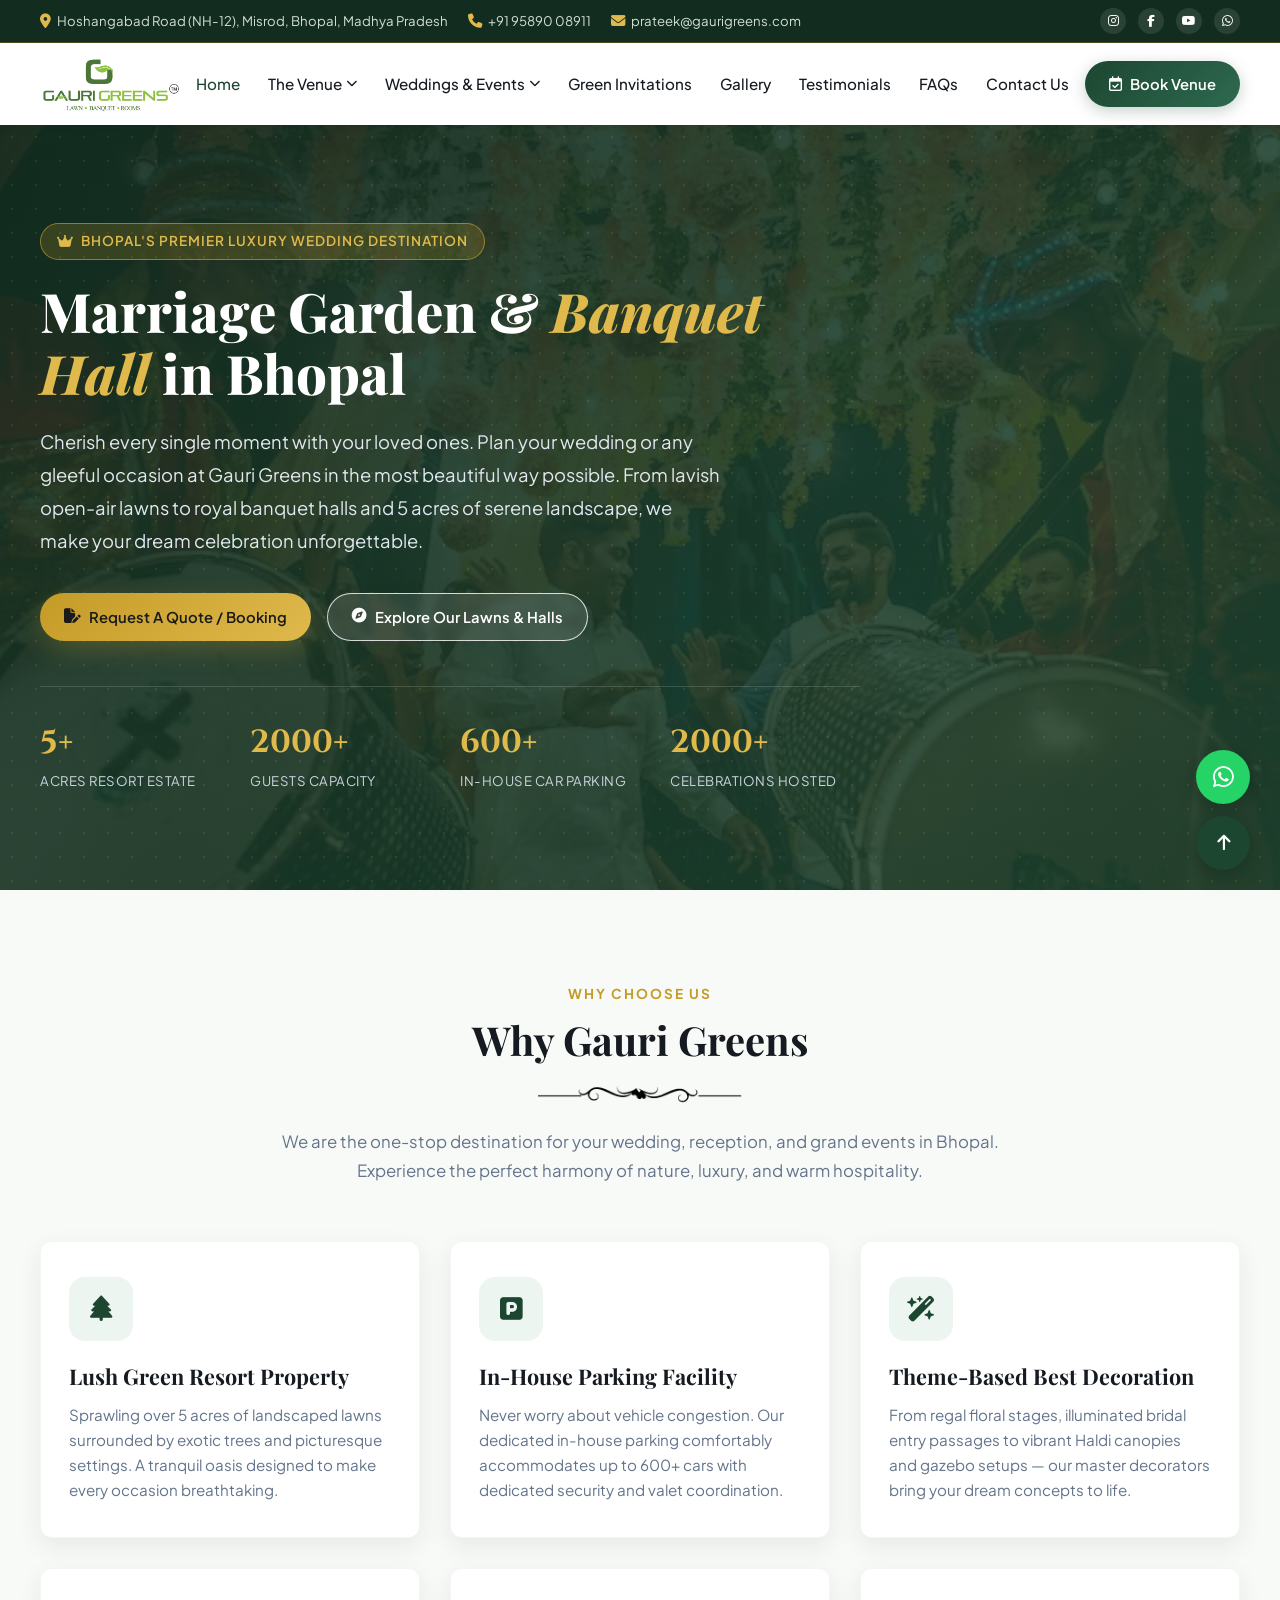
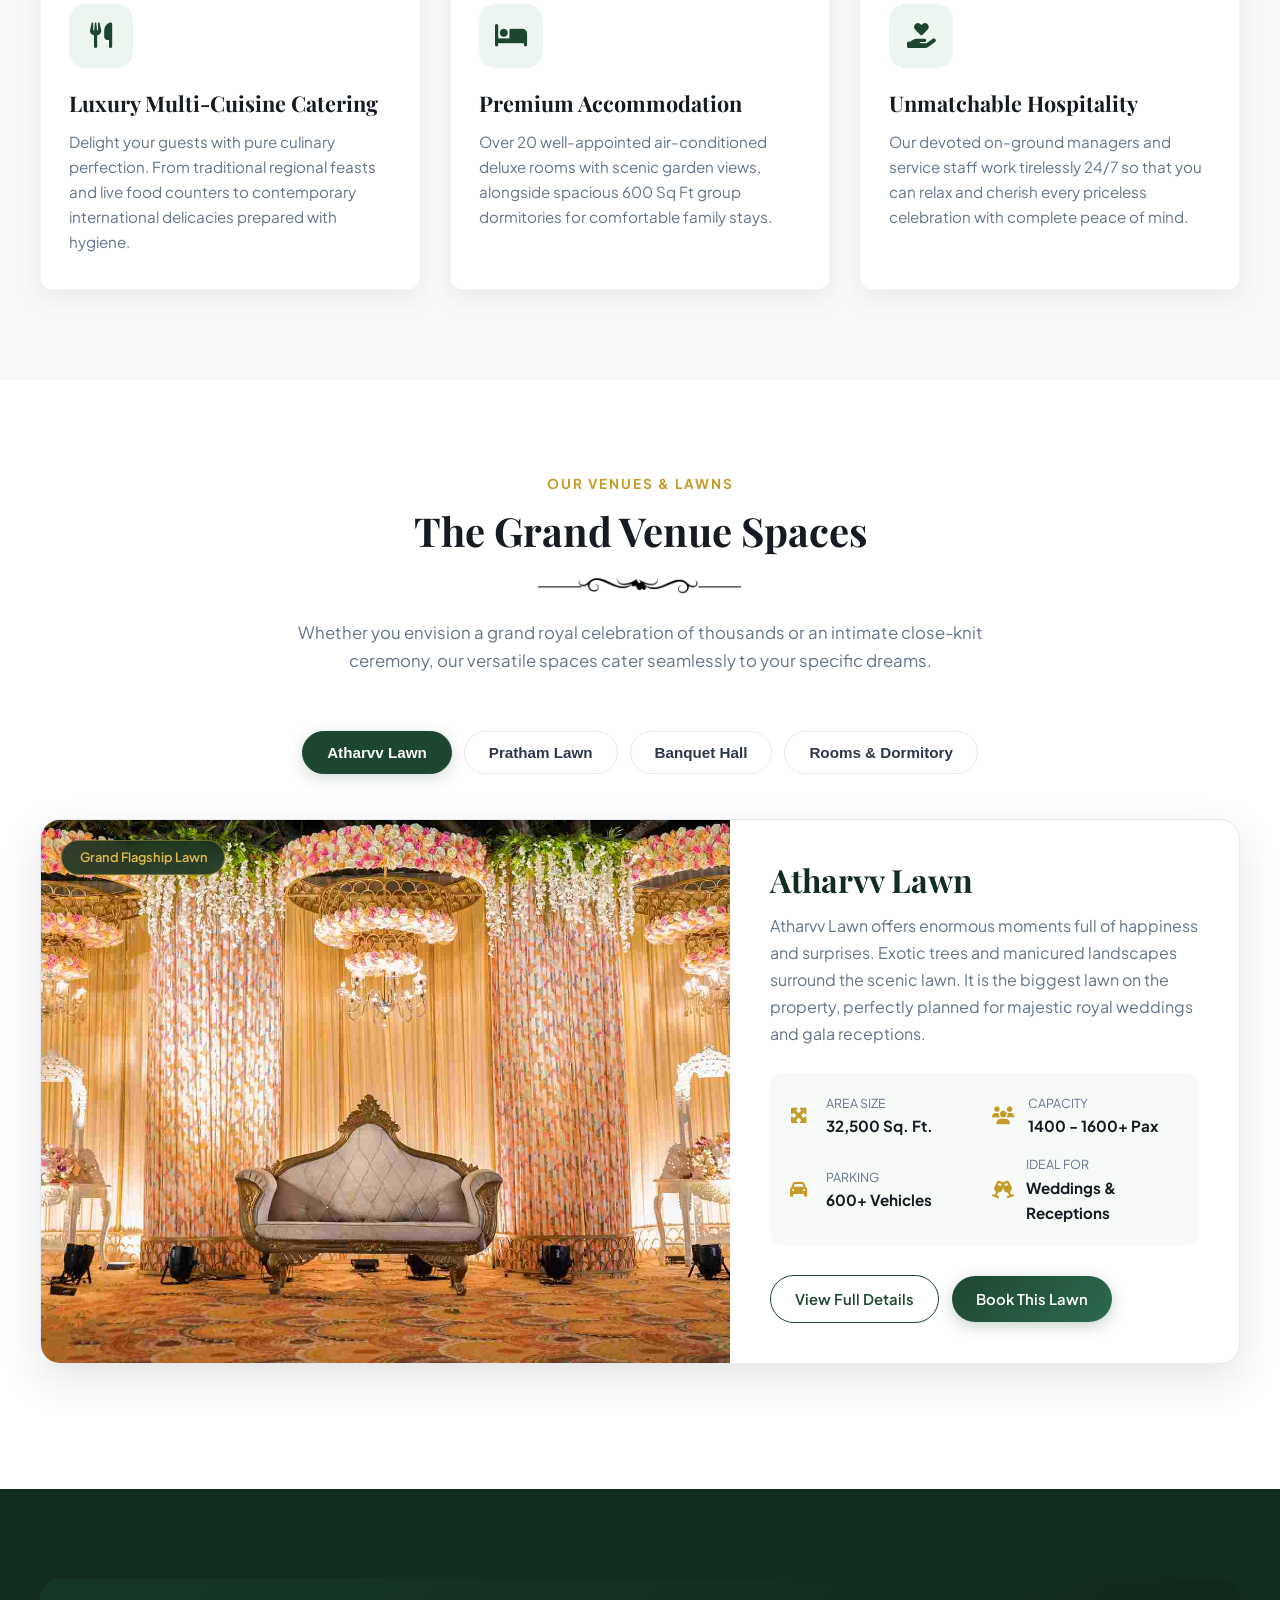
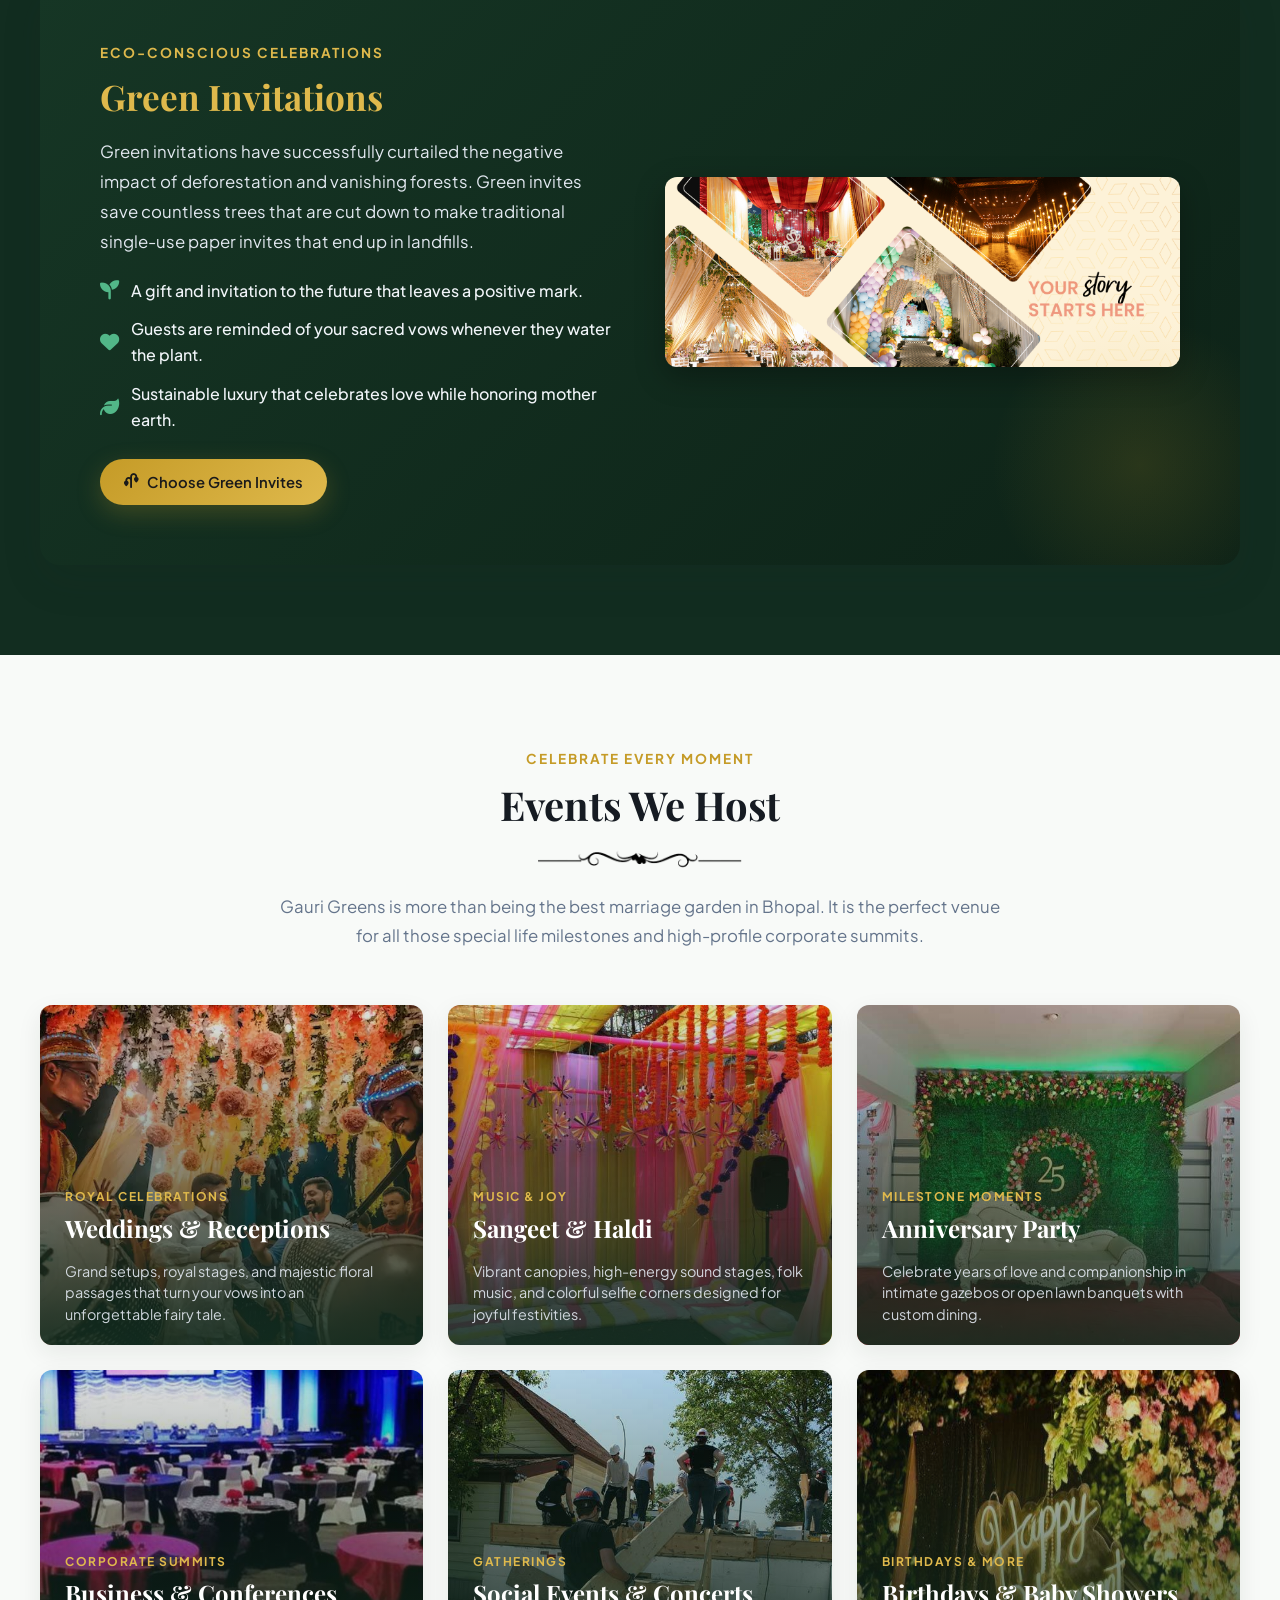
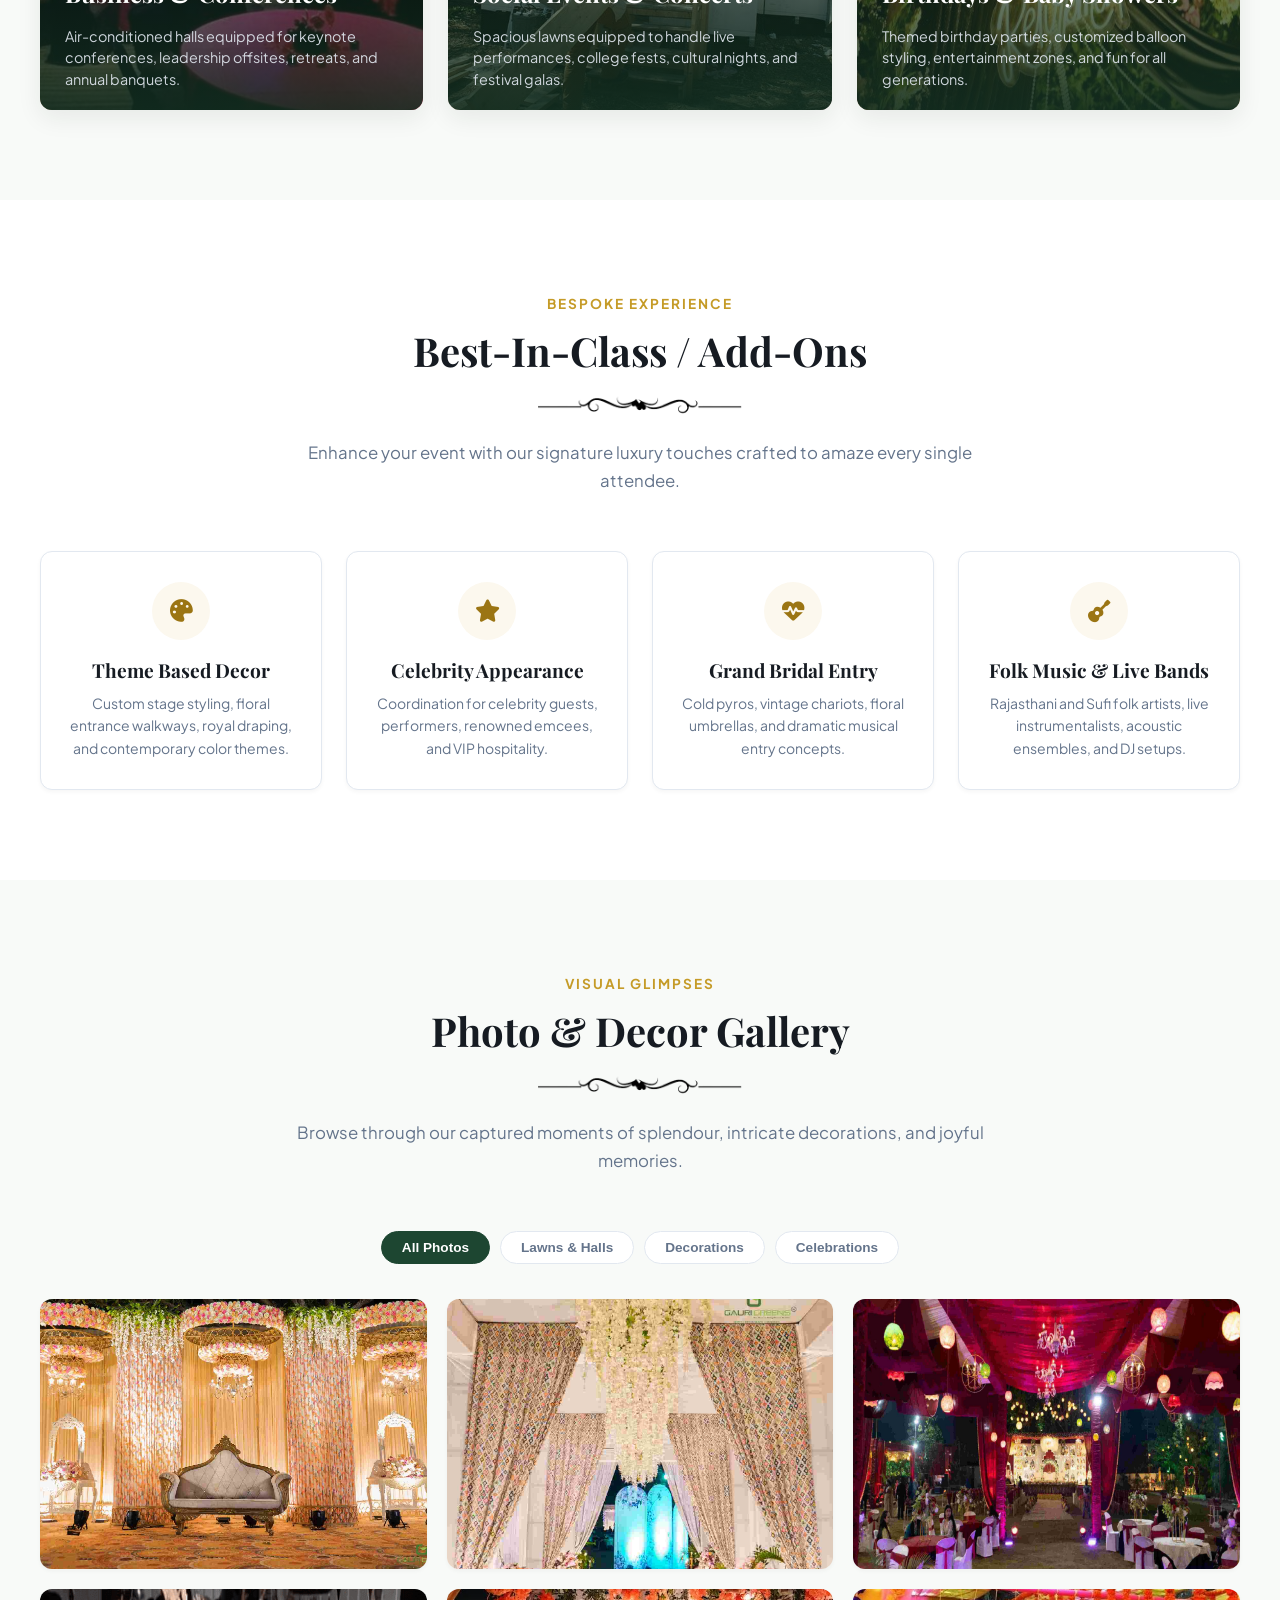
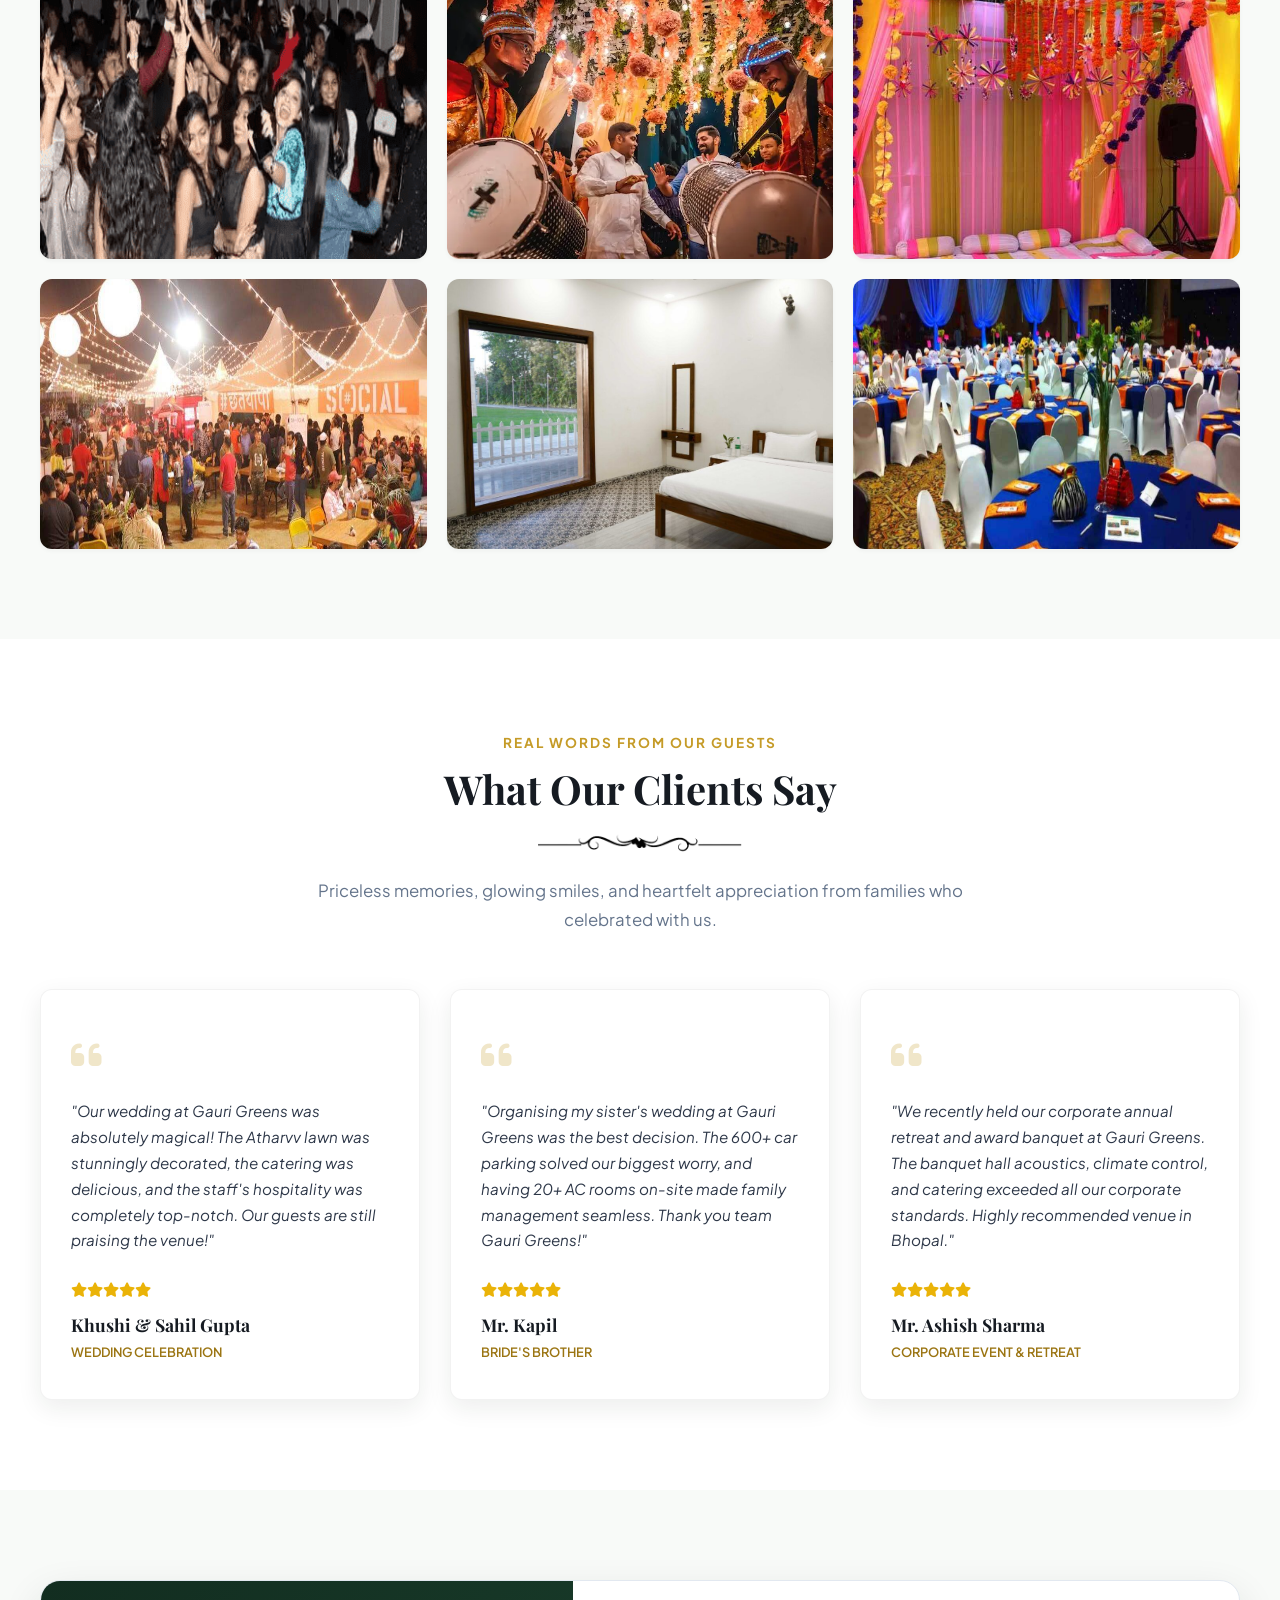
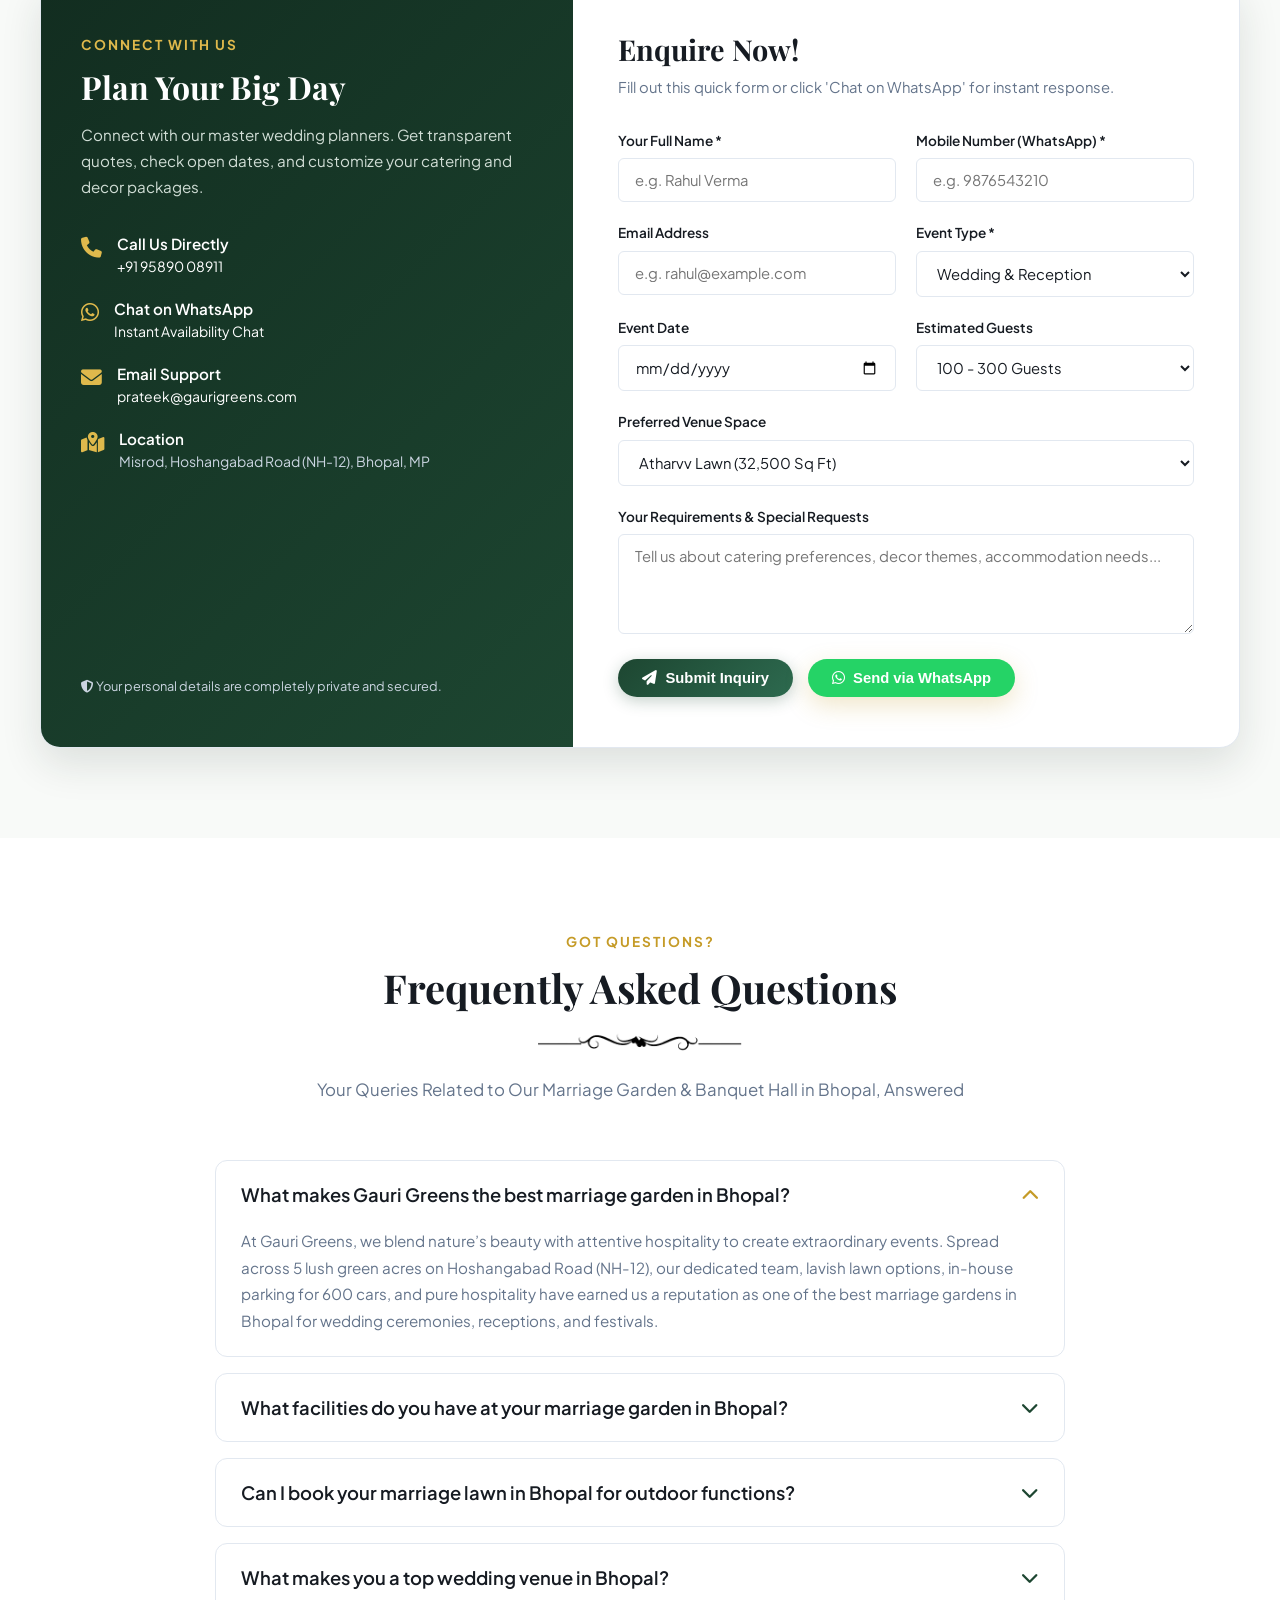
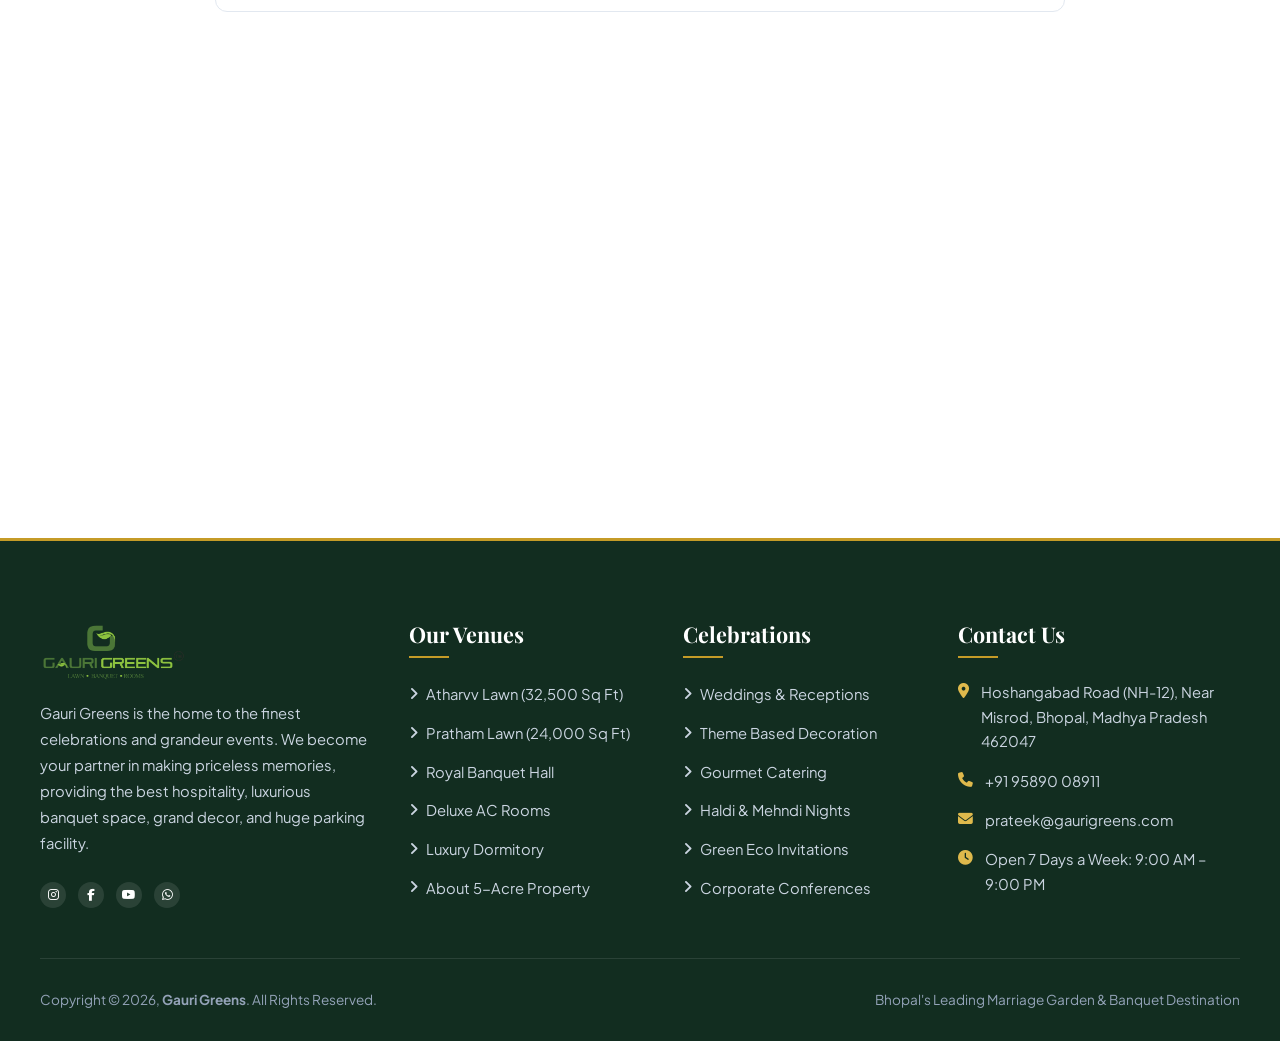
==== index.html @ 8a919603 "Initial commit: Complete Gauri Greens website clone" ====
<!DOCTYPE html>
<html lang="en">
<head>
  <meta charset="UTF-8">
  <meta name="viewport" content="width=device-width, initial-scale=1.0">
  <title>Marriage Garden in Bhopal | Wedding Venue | Banquet Hall Bhopal - Gauri Greens</title>
  <meta name="description" content="Gauri Greens is Bhopal's premier 5-acre wedding venue and marriage garden featuring Atharvv Lawn, Pratham Lawn, Banquet Hall, AC rooms, and 600+ car parking.">
  <meta name="keywords" content="marriage garden bhopal, wedding venue bhopal, banquet hall bhopal, resort in bhopal, gauri greens">
  <link rel="icon" type="image/png" href="assets/images/logo.png">

  <!-- Font Awesome 6 Icons -->
  <link rel="stylesheet" href="https://cdnjs.cloudflare.com/ajax/libs/font-awesome/6.4.2/css/all.min.css">
  
  <!-- Custom Stylesheet -->
  <link rel="stylesheet" href="assets/css/style.css">
</head>
<body>

  <!-- Top Notification Bar -->
  <aside class="top-bar" aria-label="Quick contact information">
    <div class="container">
      <div class="top-bar-inner">
        <div class="top-bar-left">
          <div class="top-bar-item">
            <i class="fa-solid fa-location-dot"></i>
            <span>Hoshangabad Road (NH-12), Misrod, Bhopal, Madhya Pradesh</span>
          </div>
          <div class="top-bar-item">
            <i class="fa-solid fa-phone"></i>
            <a href="tel:+919589008911">+91 95890 08911</a>
          </div>
          <div class="top-bar-item">
            <i class="fa-solid fa-envelope"></i>
            <a href="mailto:prateek@gaurigreens.com">prateek@gaurigreens.com</a>
          </div>
        </div>
        <div class="top-bar-right">
          <div class="social-links">
            <a href="https://instagram.com/gauri_greens" target="_blank" title="Instagram"><i class="fa-brands fa-instagram"></i></a>
            <a href="https://facebook.com" target="_blank" title="Facebook"><i class="fa-brands fa-facebook-f"></i></a>
            <a href="https://youtube.com" target="_blank" title="YouTube"><i class="fa-brands fa-youtube"></i></a>
            <a href="https://wa.me/919589008911" target="_blank" title="WhatsApp"><i class="fa-brands fa-whatsapp"></i></a>
          </div>
        </div>
      </div>
    </div>
  </aside>

  <!-- Main Navigation Header -->
  <header class="main-header">
    <div class="container">
      <nav class="navbar">
        <a href="index.html" class="brand-logo">
          <img src="assets/images/logo.png" alt="Gauri Greens Logo">
        </a>

        <!-- Desktop & Mobile Nav Menu -->
        <ul class="nav-menu">
          <li class="nav-item">
            <a href="index.html" class="nav-link active">Home</a>
          </li>
          <li class="nav-item">
            <a href="#venues" class="nav-link has-dropdown">
              The Venue <i class="fa-solid fa-chevron-down"></i>
            </a>
            <ul class="dropdown-menu">
              <li><a href="atharvv-lawn.html" class="dropdown-item">Atharvv Lawn (32,500 Sq Ft)</a></li>
              <li><a href="pratham-lawn.html" class="dropdown-item">Pratham Lawn (24,000 Sq Ft)</a></li>
              <li><a href="banquet-hall.html" class="dropdown-item">Banquet Hall (3,500 Sq Ft)</a></li>
              <li><a href="rooms.html" class="dropdown-item">Luxury AC Rooms & Dormitory</a></li>
              <li><a href="#about" class="dropdown-item">About The Property</a></li>
            </ul>
          </li>
          <li class="nav-item">
            <a href="weddings.html" class="nav-link has-dropdown">
              Weddings & Events <i class="fa-solid fa-chevron-down"></i>
            </a>
            <ul class="dropdown-menu">
              <li><a href="weddings.html#weddings" class="dropdown-item">Weddings & Receptions</a></li>
              <li><a href="weddings.html#decor" class="dropdown-item">Theme-Based Decoration</a></li>
              <li><a href="weddings.html#catering" class="dropdown-item">Luxury Catering Services</a></li>
              <li><a href="weddings.html#haldi" class="dropdown-item">Haldi & Sangeet Ceremonies</a></li>
              <li><a href="#events" class="dropdown-item">Corporate & Social Events</a></li>
            </ul>
          </li>
          <li class="nav-item">
            <a href="#green-invites" class="nav-link">Green Invitations</a>
          </li>
          <li class="nav-item">
            <a href="#gallery" class="nav-link">Gallery</a>
          </li>
          <li class="nav-item">
            <a href="#testimonials" class="nav-link">Testimonials</a>
          </li>
          <li class="nav-item">
            <a href="#faqs" class="nav-link">FAQs</a>
          </li>
          <li class="nav-item">
            <a href="contact.html" class="nav-link">Contact Us</a>
          </li>
        </ul>

        <!-- Action CTA & Mobile Toggle -->
        <div class="header-actions">
          <a href="#inquiry" class="btn btn-primary">
            <i class="fa-regular fa-calendar-check"></i> Book Venue
          </a>
          <button class="mobile-nav-toggle" aria-label="Toggle navigation menu">
            <i class="fa-solid fa-bars"></i>
          </button>
        </div>
      </nav>
    </div>
  </header>

  <!-- Hero Section -->
  <section class="hero-section" id="home">
    <div class="hero-overlay-pattern"></div>
    <div class="container">
      <div class="hero-content">
        <div class="hero-badge">
          <i class="fa-solid fa-crown"></i> Bhopal's Premier Luxury Wedding Destination
        </div>
        <h1 class="hero-title">
          Marriage Garden & <span>Banquet Hall</span> in Bhopal
        </h1>
        <p class="hero-desc">
          Cherish every single moment with your loved ones. Plan your wedding or any gleeful occasion at Gauri Greens in the most beautiful way possible. From lavish open-air lawns to royal banquet halls and 5 acres of serene landscape, we make your dream celebration unforgettable.
        </p>
        <div class="hero-buttons">
          <a href="#inquiry" class="btn btn-gold">
            <i class="fa-solid fa-file-pen"></i> Request A Quote / Booking
          </a>
          <a href="#venues" class="btn btn-outline-white">
            <i class="fa-solid fa-compass"></i> Explore Our Lawns & Halls
          </a>
        </div>

        <!-- Key Highlights Stats -->
        <div class="hero-stats">
          <div class="stat-item">
            <span class="stat-number">5+</span>
            <span class="stat-label">Acres Resort Estate</span>
          </div>
          <div class="stat-item">
            <span class="stat-number">2000+</span>
            <span class="stat-label">Guests Capacity</span>
          </div>
          <div class="stat-item">
            <span class="stat-number">600+</span>
            <span class="stat-label">In-House Car Parking</span>
          </div>
          <div class="stat-item">
            <span class="stat-number">2000+</span>
            <span class="stat-label">Celebrations Hosted</span>
          </div>
        </div>
      </div>
    </div>
  </section>

  <!-- Why Gauri Greens Section -->
  <section class="section section-bg-gray" id="about">
    <div class="container">
      <div class="section-header">
        <span class="section-subtitle">Why Choose Us</span>
        <h2 class="section-title">Why Gauri Greens</h2>
        <div class="ornament-divider">
          <img src="assets/images/border.png" alt="Decorative Divider">
        </div>
        <p class="section-desc">
          We are the one-stop destination for your wedding, reception, and grand events in Bhopal. Experience the perfect harmony of nature, luxury, and warm hospitality.
        </p>
      </div>

      <div class="features-grid">
        <!-- Feature 1 -->
        <div class="feature-card">
          <div class="feature-icon-wrapper">
            <i class="fa-solid fa-tree"></i>
          </div>
          <h3 class="feature-title">Lush Green Resort Property</h3>
          <p class="feature-text">
            Sprawling over 5 acres of landscaped lawns surrounded by exotic trees and picturesque settings. A tranquil oasis designed to make every occasion breathtaking.
          </p>
        </div>

        <!-- Feature 2 -->
        <div class="feature-card">
          <div class="feature-icon-wrapper">
            <i class="fa-solid fa-square-parking"></i>
          </div>
          <h3 class="feature-title">In-House Parking Facility</h3>
          <p class="feature-text">
            Never worry about vehicle congestion. Our dedicated in-house parking comfortably accommodates up to 600+ cars with dedicated security and valet coordination.
          </p>
        </div>

        <!-- Feature 3 -->
        <div class="feature-card">
          <div class="feature-icon-wrapper">
            <i class="fa-solid fa-wand-magic-sparkles"></i>
          </div>
          <h3 class="feature-title">Theme-Based Best Decoration</h3>
          <p class="feature-text">
            From regal floral stages, illuminated bridal entry passages to vibrant Haldi canopies and gazebo setups — our master decorators bring your dream concepts to life.
          </p>
        </div>

        <!-- Feature 4 -->
        <div class="feature-card">
          <div class="feature-icon-wrapper">
            <i class="fa-solid fa-utensils"></i>
          </div>
          <h3 class="feature-title">Luxury Multi-Cuisine Catering</h3>
          <p class="feature-text">
            Delight your guests with pure culinary perfection. From traditional regional feasts and live food counters to contemporary international delicacies prepared with hygiene.
          </p>
        </div>

        <!-- Feature 5 -->
        <div class="feature-card">
          <div class="feature-icon-wrapper">
            <i class="fa-solid fa-bed"></i>
          </div>
          <h3 class="feature-title">Premium Accommodation</h3>
          <p class="feature-text">
            Over 20 well-appointed air-conditioned deluxe rooms with scenic garden views, alongside spacious 600 Sq Ft group dormitories for comfortable family stays.
          </p>
        </div>

        <!-- Feature 6 -->
        <div class="feature-card">
          <div class="feature-icon-wrapper">
            <i class="fa-solid fa-hand-holding-heart"></i>
          </div>
          <h3 class="feature-title">Unmatchable Hospitality</h3>
          <p class="feature-text">
            Our devoted on-ground managers and service staff work tirelessly 24/7 so that you can relax and cherish every priceless celebration with complete peace of mind.
          </p>
        </div>
      </div>
    </div>
  </section>

  <!-- Venue & Lawns Showcase Section -->
  <section class="section" id="venues">
    <div class="container">
      <div class="section-header">
        <span class="section-subtitle">Our Venues & Lawns</span>
        <h2 class="section-title">The Grand Venue Spaces</h2>
        <div class="ornament-divider">
          <img src="assets/images/border.png" alt="Decorative Divider">
        </div>
        <p class="section-desc">
          Whether you envision a grand royal celebration of thousands or an intimate close-knit ceremony, our versatile spaces cater seamlessly to your specific dreams.
        </p>
      </div>

      <!-- Venue Tabs -->
      <div class="venue-tabs-nav">
        <button class="tab-btn active" data-target="venue-atharvv">Atharvv Lawn</button>
        <button class="tab-btn" data-target="venue-pratham">Pratham Lawn</button>
        <button class="tab-btn" data-target="venue-banquet">Banquet Hall</button>
        <button class="tab-btn" data-target="venue-rooms">Rooms & Dormitory</button>
      </div>

      <!-- Venue 1: Atharvv Lawn -->
      <div class="venue-card-large" id="venue-atharvv">
        <div class="venue-image-wrap">
          <img src="assets/images/atharvv-lawn.jpg" alt="Atharvv Lawn - Gauri Greens">
          <span class="venue-badge-tag"><i class="fa-solid fa-sparkles"></i> Grand Flagship Lawn</span>
        </div>
        <div class="venue-details-wrap">
          <h3 class="venue-name">Atharvv Lawn</h3>
          <p class="venue-lead">
            Atharvv Lawn offers enormous moments full of happiness and surprises. Exotic trees and manicured landscapes surround the scenic lawn. It is the biggest lawn on the property, perfectly planned for majestic royal weddings and gala receptions.
          </p>
          <div class="venue-spec-grid">
            <div class="venue-spec-item">
              <i class="fa-solid fa-maximize"></i>
              <div>
                <div class="venue-spec-label">Area Size</div>
                <div class="venue-spec-val">32,500 Sq. Ft.</div>
              </div>
            </div>
            <div class="venue-spec-item">
              <i class="fa-solid fa-users"></i>
              <div>
                <div class="venue-spec-label">Capacity</div>
                <div class="venue-spec-val">1400 - 1600+ Pax</div>
              </div>
            </div>
            <div class="venue-spec-item">
              <i class="fa-solid fa-car"></i>
              <div>
                <div class="venue-spec-label">Parking</div>
                <div class="venue-spec-val">600+ Vehicles</div>
              </div>
            </div>
            <div class="venue-spec-item">
              <i class="fa-solid fa-champagne-glasses"></i>
              <div>
                <div class="venue-spec-label">Ideal For</div>
                <div class="venue-spec-val">Weddings & Receptions</div>
              </div>
            </div>
          </div>
          <div>
            <a href="atharvv-lawn.html" class="btn btn-outline" style="margin-right: 10px;">View Full Details</a>
            <a href="#inquiry" class="btn btn-primary">Book This Lawn</a>
          </div>
        </div>
      </div>

      <!-- Venue 2: Pratham Lawn (Hidden by default, shown via tabs) -->
      <div class="venue-card-large" id="venue-pratham" style="display: none;">
        <div class="venue-image-wrap">
          <img src="assets/images/decor-1.jpg" alt="Pratham Lawn - Gauri Greens">
          <span class="venue-badge-tag"><i class="fa-solid fa-sun"></i> Open-Air Gazebo Setting</span>
        </div>
        <div class="venue-details-wrap">
          <h3 class="venue-name">Pratham Lawn</h3>
          <p class="venue-lead">
            Pratham Lawn features an open-air gazebo and lush emerald carpet setting. Tailored for vibrant pre-wedding gatherings, musical sangeet nights, ring ceremonies, and elegant intimate wedding banquets.
          </p>
          <div class="venue-spec-grid">
            <div class="venue-spec-item">
              <i class="fa-solid fa-maximize"></i>
              <div>
                <div class="venue-spec-label">Area Size</div>
                <div class="venue-spec-val">24,000 Sq. Ft.</div>
              </div>
            </div>
            <div class="venue-spec-item">
              <i class="fa-solid fa-users"></i>
              <div>
                <div class="venue-spec-label">Capacity</div>
                <div class="venue-spec-val">500 - 700 Pax</div>
              </div>
            </div>
            <div class="venue-spec-item">
              <i class="fa-solid fa-archway"></i>
              <div>
                <div class="venue-spec-label">Key Feature</div>
                <div class="venue-spec-val">Open Air Gazebo</div>
              </div>
            </div>
            <div class="venue-spec-item">
              <i class="fa-solid fa-music"></i>
              <div>
                <div class="venue-spec-label">Best For</div>
                <div class="venue-spec-val">Haldi / Sangeet / Cocktails</div>
              </div>
            </div>
          </div>
          <div>
            <a href="pratham-lawn.html" class="btn btn-outline" style="margin-right: 10px;">View Full Details</a>
            <a href="#inquiry" class="btn btn-primary">Book This Lawn</a>
          </div>
        </div>
      </div>

      <!-- Venue 3: Banquet Hall (Hidden by default) -->
      <div class="venue-card-large" id="venue-banquet" style="display: none;">
        <div class="venue-image-wrap">
          <img src="assets/images/banquet-hall.jpg" alt="Banquet Hall - Gauri Greens">
          <span class="venue-badge-tag"><i class="fa-solid fa-snowflake"></i> Fully Air Conditioned</span>
        </div>
        <div class="venue-details-wrap">
          <h3 class="venue-name">Royal Banquet Hall</h3>
          <p class="venue-lead">
            Our banquet hall is architecturally planned, which makes your event the best one. It has successfully handled over 2000 different events. Fully air-conditioned with grand interior acoustics, chandelier illumination, and ambient luxury.
          </p>
          <div class="venue-spec-grid">
            <div class="venue-spec-item">
              <i class="fa-solid fa-maximize"></i>
              <div>
                <div class="venue-spec-label">Area Size</div>
                <div class="venue-spec-val">3,500 Sq. Ft.</div>
              </div>
            </div>
            <div class="venue-spec-item">
              <i class="fa-solid fa-users"></i>
              <div>
                <div class="venue-spec-label">Capacity</div>
                <div class="venue-spec-val">300 - 400 Pax</div>
              </div>
            </div>
            <div class="venue-spec-item">
              <i class="fa-solid fa-temperature-arrow-down"></i>
              <div>
                <div class="venue-spec-label">Climate</div>
                <div class="venue-spec-val">100% Central AC</div>
              </div>
            </div>
            <div class="venue-spec-item">
              <i class="fa-solid fa-briefcase"></i>
              <div>
                <div class="venue-spec-label">Best For</div>
                <div class="venue-spec-val">Conferences & Birthdays</div>
              </div>
            </div>
          </div>
          <div>
            <a href="banquet-hall.html" class="btn btn-outline" style="margin-right: 10px;">View Full Details</a>
            <a href="#inquiry" class="btn btn-primary">Book Banquet Hall</a>
          </div>
        </div>
      </div>

      <!-- Venue 4: Rooms & Dormitory (Hidden by default) -->
      <div class="venue-card-large" id="venue-rooms" style="display: none;">
        <div class="venue-image-wrap">
          <img src="assets/images/rooms.jpg" alt="Luxury Rooms - Gauri Greens">
          <span class="venue-badge-tag"><i class="fa-solid fa-hotel"></i> Stay & Hospitality</span>
        </div>
        <div class="venue-details-wrap">
          <h3 class="venue-name">Luxury AC Rooms & Dormitories</h3>
          <p class="venue-lead">
            Relax in total comfort. We feature 250 Sq Ft triple occupancy luxury AC rooms with garden views and modern washroom amenities, plus a spacious 600 Sq Ft fully air-conditioned dormitory with premium bunk beds for large wedding squads.
          </p>
          <div class="venue-spec-grid">
            <div class="venue-spec-item">
              <i class="fa-solid fa-door-open"></i>
              <div>
                <div class="venue-spec-label">Private Rooms</div>
                <div class="venue-spec-val">20+ AC Deluxe Rooms</div>
              </div>
            </div>
            <div class="venue-spec-item">
              <i class="fa-solid fa-bed"></i>
              <div>
                <div class="venue-spec-label">Dormitory Area</div>
                <div class="venue-spec-val">600 Sq. Ft. Bunk Setup</div>
              </div>
            </div>
            <div class="venue-spec-item">
              <i class="fa-solid fa-bell-concierge"></i>
              <div>
                <div class="venue-spec-label">Room Service</div>
                <div class="venue-spec-val">24/7 Dedicated Care</div>
              </div>
            </div>
            <div class="venue-spec-item">
              <i class="fa-solid fa-bath"></i>
              <div>
                <div class="venue-spec-label">Amenities</div>
                <div class="venue-spec-val">Modern Ensuite Baths</div>
              </div>
            </div>
          </div>
          <div>
            <a href="rooms.html" class="btn btn-outline" style="margin-right: 10px;">View Full Details</a>
            <a href="#inquiry" class="btn btn-primary">Enquire Stays</a>
          </div>
        </div>
      </div>

    </div>
  </section>

  <!-- Green Invitations Section -->
  <section class="section section-bg-dark" id="green-invites">
    <div class="container">
      <div class="green-invite-box">
        <div class="green-invite-content">
          <span class="section-subtitle" style="color: var(--gold-light);">Eco-Conscious Celebrations</span>
          <h3>Green Invitations</h3>
          <p>
            Green invitations have successfully curtailed the negative impact of deforestation and vanishing forests. Green invites save countless trees that are cut down to make traditional single-use paper invites that end up in landfills.
          </p>
          <div class="mantra-list">
            <div class="mantra-item">
              <i class="fa-solid fa-seedling"></i>
              <span>A gift and invitation to the future that leaves a positive mark.</span>
            </div>
            <div class="mantra-item">
              <i class="fa-solid fa-heart"></i>
              <span>Guests are reminded of your sacred vows whenever they water the plant.</span>
            </div>
            <div class="mantra-item">
              <i class="fa-solid fa-leaf"></i>
              <span>Sustainable luxury that celebrates love while honoring mother earth.</span>
            </div>
          </div>
          <a href="#inquiry" class="btn btn-gold">
            <i class="fa-solid fa-plant-wilt"></i> Choose Green Invites
          </a>
        </div>
        <div class="green-invite-visual">
          <img src="assets/images/banner-top.png" alt="Gauri Greens Eco Concept">
        </div>
      </div>
    </div>
  </section>

  <!-- Events We Host Section -->
  <section class="section section-bg-gray" id="events">
    <div class="container">
      <div class="section-header">
        <span class="section-subtitle">Celebrate Every Moment</span>
        <h2 class="section-title">Events We Host</h2>
        <div class="ornament-divider">
          <img src="assets/images/border.png" alt="Decorative Divider">
        </div>
        <p class="section-desc">
          Gauri Greens is more than being the best marriage garden in Bhopal. It is the perfect venue for all those special life milestones and high-profile corporate summits.
        </p>
      </div>

      <div class="events-grid">
        <!-- Event 1 -->
        <div class="event-card">
          <img src="assets/images/wedding-reception.webp" alt="Weddings and Receptions">
          <div class="event-overlay">
            <span class="event-tag">Royal Celebrations</span>
            <h3 class="event-title">Weddings & Receptions</h3>
            <p class="event-desc">Grand setups, royal stages, and majestic floral passages that turn your vows into an unforgettable fairy tale.</p>
          </div>
        </div>

        <!-- Event 2 -->
        <div class="event-card">
          <img src="assets/images/sangeet.jpg" alt="Sangeet Ceremony">
          <div class="event-overlay">
            <span class="event-tag">Music & Joy</span>
            <h3 class="event-title">Sangeet & Haldi</h3>
            <p class="event-desc">Vibrant canopies, high-energy sound stages, folk music, and colorful selfie corners designed for joyful festivities.</p>
          </div>
        </div>

        <!-- Event 3 -->
        <div class="event-card">
          <img src="assets/images/anniversary.jpg" alt="Anniversary Parties">
          <div class="event-overlay">
            <span class="event-tag">Milestone Moments</span>
            <h3 class="event-title">Anniversary Party</h3>
            <p class="event-desc">Celebrate years of love and companionship in intimate gazebos or open lawn banquets with custom dining.</p>
          </div>
        </div>

        <!-- Event 4 -->
        <div class="event-card">
          <img src="assets/images/business.jpg" alt="Business Events">
          <div class="event-overlay">
            <span class="event-tag">Corporate Summits</span>
            <h3 class="event-title">Business & Conferences</h3>
            <p class="event-desc">Air-conditioned halls equipped for keynote conferences, leadership offsites, retreats, and annual banquets.</p>
          </div>
        </div>

        <!-- Event 5 -->
        <div class="event-card">
          <img src="assets/images/social.jpg" alt="Social Events">
          <div class="event-overlay">
            <span class="event-tag">Gatherings</span>
            <h3 class="event-title">Social Events & Concerts</h3>
            <p class="event-desc">Spacious lawns equipped to handle live performances, college fests, cultural nights, and festival galas.</p>
          </div>
        </div>

        <!-- Event 6 -->
        <div class="event-card">
          <img src="assets/images/decor-2.jpg" alt="Birthday & Baby Shower">
          <div class="event-overlay">
            <span class="event-tag">Birthdays & More</span>
            <h3 class="event-title">Birthdays & Baby Showers</h3>
            <p class="event-desc">Themed birthday parties, customized balloon styling, entertainment zones, and fun for all generations.</p>
          </div>
        </div>
      </div>
    </div>
  </section>

  <!-- Best-In-Class Add-Ons -->
  <section class="section">
    <div class="container">
      <div class="section-header">
        <span class="section-subtitle">Bespoke Experience</span>
        <h2 class="section-title">Best-In-Class / Add-Ons</h2>
        <div class="ornament-divider">
          <img src="assets/images/border.png" alt="Decorative Divider">
        </div>
        <p class="section-desc">
          Enhance your event with our signature luxury touches crafted to amaze every single attendee.
        </p>
      </div>

      <div class="addons-grid">
        <div class="addon-card">
          <div class="addon-icon"><i class="fa-solid fa-palette"></i></div>
          <h4>Theme Based Decor</h4>
          <p>Custom stage styling, floral entrance walkways, royal draping, and contemporary color themes.</p>
        </div>
        <div class="addon-card">
          <div class="addon-icon"><i class="fa-solid fa-star"></i></div>
          <h4>Celebrity Appearance</h4>
          <p>Coordination for celebrity guests, performers, renowned emcees, and VIP hospitality.</p>
        </div>
        <div class="addon-card">
          <div class="addon-icon"><i class="fa-solid fa-heart-pulse"></i></div>
          <h4>Grand Bridal Entry</h4>
          <p>Cold pyros, vintage chariots, floral umbrellas, and dramatic musical entry concepts.</p>
        </div>
        <div class="addon-card">
          <div class="addon-icon"><i class="fa-solid fa-guitar"></i></div>
          <h4>Folk Music & Live Bands</h4>
          <p>Rajasthani and Sufi folk artists, live instrumentalists, acoustic ensembles, and DJ setups.</p>
        </div>
      </div>
    </div>
  </section>

  <!-- Photo & Decor Gallery Section -->
  <section class="section section-bg-gray" id="gallery">
    <div class="container">
      <div class="section-header">
        <span class="section-subtitle">Visual Glimpses</span>
        <h2 class="section-title">Photo & Decor Gallery</h2>
        <div class="ornament-divider">
          <img src="assets/images/border.png" alt="Decorative Divider">
        </div>
        <p class="section-desc">
          Browse through our captured moments of splendour, intricate decorations, and joyful memories.
        </p>
      </div>

      <!-- Filters -->
      <div class="gallery-filters">
        <button class="filter-btn active" data-filter="all">All Photos</button>
        <button class="filter-btn" data-filter="venues">Lawns & Halls</button>
        <button class="filter-btn" data-filter="decor">Decorations</button>
        <button class="filter-btn" data-filter="events">Celebrations</button>
      </div>

      <!-- Grid -->
      <div class="gallery-grid">
        <div class="gallery-item" data-category="venues">
          <img src="assets/images/atharvv-lawn.jpg" alt="Atharvv Lawn View">
          <div class="gallery-hover-overlay">
            <i class="fa-solid fa-magnifying-glass-plus"></i>
            <span>Atharvv Lawn</span>
          </div>
        </div>
        <div class="gallery-item" data-category="venues">
          <img src="assets/images/banquet-hall.jpg" alt="Banquet Hall Interior">
          <div class="gallery-hover-overlay">
            <i class="fa-solid fa-magnifying-glass-plus"></i>
            <span>Banquet Hall</span>
          </div>
        </div>
        <div class="gallery-item" data-category="decor">
          <img src="assets/images/decor-1.jpg" alt="Stage Decoration">
          <div class="gallery-hover-overlay">
            <i class="fa-solid fa-magnifying-glass-plus"></i>
            <span>Grand Stage Decor</span>
          </div>
        </div>
        <div class="gallery-item" data-category="decor">
          <img src="assets/images/decor-3.png" alt="Floral Passage">
          <div class="gallery-hover-overlay">
            <i class="fa-solid fa-magnifying-glass-plus"></i>
            <span>Floral Passage Walkway</span>
          </div>
        </div>
        <div class="gallery-item" data-category="events">
          <img src="assets/images/wedding-reception.webp" alt="Wedding Reception">
          <div class="gallery-hover-overlay">
            <i class="fa-solid fa-magnifying-glass-plus"></i>
            <span>Wedding Reception</span>
          </div>
        </div>
        <div class="gallery-item" data-category="events">
          <img src="assets/images/sangeet.jpg" alt="Sangeet Night">
          <div class="gallery-hover-overlay">
            <i class="fa-solid fa-magnifying-glass-plus"></i>
            <span>Sangeet Night</span>
          </div>
        </div>
        <div class="gallery-item" data-category="decor">
          <img src="assets/images/decor-4.jpg" alt="Selfie Corner">
          <div class="gallery-hover-overlay">
            <i class="fa-solid fa-magnifying-glass-plus"></i>
            <span>Selfie Corner</span>
          </div>
        </div>
        <div class="gallery-item" data-category="venues">
          <img src="assets/images/rooms.jpg" alt="Luxury Room">
          <div class="gallery-hover-overlay">
            <i class="fa-solid fa-magnifying-glass-plus"></i>
            <span>AC Deluxe Room</span>
          </div>
        </div>
        <div class="gallery-item" data-category="decor">
          <img src="assets/images/decor-5.jpg" alt="Dining Decor">
          <div class="gallery-hover-overlay">
            <i class="fa-solid fa-magnifying-glass-plus"></i>
            <span>Royal Dining Setup</span>
          </div>
        </div>
      </div>
    </div>
  </section>

  <!-- Lightbox Modal -->
  <div class="lightbox-modal" id="galleryLightbox">
    <div class="lightbox-content">
      <button class="lightbox-close" aria-label="Close image"><i class="fa-solid fa-xmark"></i></button>
      <img src="" alt="Enlarged gallery view" id="lightboxImg">
    </div>
  </div>

  <!-- Testimonials Section -->
  <section class="section" id="testimonials">
    <div class="container">
      <div class="section-header">
        <span class="section-subtitle">Real Words From Our Guests</span>
        <h2 class="section-title">What Our Clients Say</h2>
        <div class="ornament-divider">
          <img src="assets/images/border.png" alt="Decorative Divider">
        </div>
        <p class="section-desc">
          Priceless memories, glowing smiles, and heartfelt appreciation from families who celebrated with us.
        </p>
      </div>

      <div class="testimonials-grid">
        <!-- Review 1 -->
        <div class="testimonial-card">
          <div class="quote-icon"><i class="fa-solid fa-quote-left"></i></div>
          <p class="testimonial-text">
            "Our wedding at Gauri Greens was absolutely magical! The Atharvv lawn was stunningly decorated, the catering was delicious, and the staff's hospitality was completely top-notch. Our guests are still praising the venue!"
          </p>
          <div>
            <div class="star-rating">
              <i class="fa-solid fa-star"></i><i class="fa-solid fa-star"></i><i class="fa-solid fa-star"></i><i class="fa-solid fa-star"></i><i class="fa-solid fa-star"></i>
            </div>
            <div class="reviewer-meta">
              <h4>Khushi & Sahil Gupta</h4>
              <span>Wedding Celebration</span>
            </div>
          </div>
        </div>

        <!-- Review 2 -->
        <div class="testimonial-card">
          <div class="quote-icon"><i class="fa-solid fa-quote-left"></i></div>
          <p class="testimonial-text">
            "Organising my sister's wedding at Gauri Greens was the best decision. The 600+ car parking solved our biggest worry, and having 20+ AC rooms on-site made family management seamless. Thank you team Gauri Greens!"
          </p>
          <div>
            <div class="star-rating">
              <i class="fa-solid fa-star"></i><i class="fa-solid fa-star"></i><i class="fa-solid fa-star"></i><i class="fa-solid fa-star"></i><i class="fa-solid fa-star"></i>
            </div>
            <div class="reviewer-meta">
              <h4>Mr. Kapil</h4>
              <span>Bride's Brother</span>
            </div>
          </div>
        </div>

        <!-- Review 3 -->
        <div class="testimonial-card">
          <div class="quote-icon"><i class="fa-solid fa-quote-left"></i></div>
          <p class="testimonial-text">
            "We recently held our corporate annual retreat and award banquet at Gauri Greens. The banquet hall acoustics, climate control, and catering exceeded all our corporate standards. Highly recommended venue in Bhopal."
          </p>
          <div>
            <div class="star-rating">
              <i class="fa-solid fa-star"></i><i class="fa-solid fa-star"></i><i class="fa-solid fa-star"></i><i class="fa-solid fa-star"></i><i class="fa-solid fa-star"></i>
            </div>
            <div class="reviewer-meta">
              <h4>Mr. Ashish Sharma</h4>
              <span>Corporate Event & Retreat</span>
            </div>
          </div>
        </div>
      </div>
    </div>
  </section>

  <!-- Interactive Booking & Inquiry Section -->
  <section class="section section-bg-gray" id="inquiry">
    <div class="container">
      <div class="inquiry-wrapper">
        <!-- Sidebar Info -->
        <div class="inquiry-sidebar">
          <div>
            <span class="section-subtitle" style="color: var(--gold-light);">Connect With Us</span>
            <h3>Plan Your Big Day</h3>
            <p>
              Connect with our master wedding planners. Get transparent quotes, check open dates, and customize your catering and decor packages.
            </p>

            <div class="inquiry-contact-list">
              <div class="inquiry-contact-item">
                <i class="fa-solid fa-phone"></i>
                <div>
                  <h5>Call Us Directly</h5>
                  <p><a href="tel:+919589008911" style="color:#fff;">+91 95890 08911</a></p>
                </div>
              </div>
              <div class="inquiry-contact-item">
                <i class="fa-brands fa-whatsapp"></i>
                <div>
                  <h5>Chat on WhatsApp</h5>
                  <p><a href="https://wa.me/919589008911" target="_blank" style="color:#fff;">Instant Availability Chat</a></p>
                </div>
              </div>
              <div class="inquiry-contact-item">
                <i class="fa-solid fa-envelope"></i>
                <div>
                  <h5>Email Support</h5>
                  <p><a href="mailto:prateek@gaurigreens.com" style="color:#fff;">prateek@gaurigreens.com</a></p>
                </div>
              </div>
              <div class="inquiry-contact-item">
                <i class="fa-solid fa-map-location-dot"></i>
                <div>
                  <h5>Location</h5>
                  <p>Misrod, Hoshangabad Road (NH-12), Bhopal, MP</p>
                </div>
              </div>
            </div>
          </div>

          <div style="margin-top: 30px; font-size: 0.8rem; color: #cbd5e1;">
            <i class="fa-solid fa-shield-halved"></i> Your personal details are completely private and secured.
          </div>
        </div>

        <!-- Inquiry Form -->
        <div class="inquiry-form-box">
          <h3>Enquire Now!</h3>
          <p class="subtext">Fill out this quick form or click 'Chat on WhatsApp' for instant response.</p>

          <div id="formSuccessMessage" style="display: none; background: #d1fae5; border: 1px solid #10b981; color: #065f46; padding: 14px 20px; border-radius: 8px; margin-bottom: 20px;">
            <i class="fa-solid fa-circle-check"></i> धन्यवाद! आपकी इन्क्वायरी प्राप्त हो गई है। हमारी टीम आपसे तुरंत संपर्क करेगी।
          </div>

          <form id="bookingInquiryForm">
            <div class="form-grid">
              <div class="form-group">
                <label for="inqName">Your Full Name *</label>
                <input type="text" id="inqName" class="form-control" placeholder="e.g. Rahul Verma" required>
              </div>

              <div class="form-group">
                <label for="inqPhone">Mobile Number (WhatsApp) *</label>
                <input type="tel" id="inqPhone" class="form-control" placeholder="e.g. 9876543210" required>
              </div>

              <div class="form-group">
                <label for="inqEmail">Email Address</label>
                <input type="email" id="inqEmail" class="form-control" placeholder="e.g. rahul@example.com">
              </div>

              <div class="form-group">
                <label for="inqEventType">Event Type *</label>
                <select id="inqEventType" class="form-control">
                  <option value="Wedding & Reception">Wedding & Reception</option>
                  <option value="Pre-Wedding (Haldi/Sangeet)">Pre-Wedding (Haldi / Sangeet)</option>
                  <option value="Anniversary Party">Anniversary Party</option>
                  <option value="Birthday Party">Birthday Party</option>
                  <option value="Corporate Event / Conference">Corporate Event / Conference</option>
                  <option value="Other Social Function">Other Social Function</option>
                </select>
              </div>

              <div class="form-group">
                <label for="inqDate">Event Date</label>
                <input type="date" id="inqDate" class="form-control">
              </div>

              <div class="form-group">
                <label for="inqGuests">Estimated Guests</label>
                <select id="inqGuests" class="form-control">
                  <option value="100 - 300">100 - 300 Guests</option>
                  <option value="300 - 600">300 - 600 Guests</option>
                  <option value="600 - 1200">600 - 1200 Guests</option>
                  <option value="1200 - 2000+">1200 - 2000+ Guests</option>
                </select>
              </div>

              <div class="form-group full-width">
                <label for="inqVenue">Preferred Venue Space</label>
                <select id="inqVenue" class="form-control">
                  <option value="Atharvv Lawn (32,500 Sq Ft)">Atharvv Lawn (32,500 Sq Ft)</option>
                  <option value="Pratham Lawn (24,000 Sq Ft)">Pratham Lawn (24,000 Sq Ft)</option>
                  <option value="Royal Banquet Hall (3,500 Sq Ft)">Royal Banquet Hall (3,500 Sq Ft)</option>
                  <option value="Entire Resort (All Lawns + Hall + Rooms)">Entire Resort (All Lawns + Hall + Rooms)</option>
                </select>
              </div>

              <div class="form-group full-width">
                <label for="inqMessage">Your Requirements & Special Requests</label>
                <textarea id="inqMessage" class="form-control" placeholder="Tell us about catering preferences, decor themes, accommodation needs..."></textarea>
              </div>
            </div>

            <div class="form-submit-row">
              <button type="submit" class="btn btn-primary">
                <i class="fa-solid fa-paper-plane"></i> Submit Inquiry
              </button>
              <button type="button" id="sendWhatsAppInquiry" class="btn btn-gold" style="background:#25d366; color:#fff;">
                <i class="fa-brands fa-whatsapp"></i> Send via WhatsApp
              </button>
            </div>
          </form>
        </div>
      </div>
    </div>
  </section>

  <!-- Frequently Asked Questions (FAQ) -->
  <section class="section" id="faqs">
    <div class="container">
      <div class="section-header">
        <span class="section-subtitle">Got Questions?</span>
        <h2 class="section-title">Frequently Asked Questions</h2>
        <div class="ornament-divider">
          <img src="assets/images/border.png" alt="Decorative Divider">
        </div>
        <p class="section-desc">
          Your Queries Related to Our Marriage Garden & Banquet Hall in Bhopal, Answered
        </p>
      </div>

      <div class="faq-container">
        <!-- FAQ 1 -->
        <div class="faq-item active">
          <div class="faq-header">
            <h4>What makes Gauri Greens the best marriage garden in Bhopal?</h4>
            <i class="fa-solid fa-chevron-down"></i>
          </div>
          <div class="faq-body">
            At Gauri Greens, we blend nature’s beauty with attentive hospitality to create extraordinary events. Spread across 5 lush green acres on Hoshangabad Road (NH-12), our dedicated team, lavish lawn options, in-house parking for 600 cars, and pure hospitality have earned us a reputation as one of the best marriage gardens in Bhopal for wedding ceremonies, receptions, and festivals.
          </div>
        </div>

        <!-- FAQ 2 -->
        <div class="faq-item">
          <div class="faq-header">
            <h4>What facilities do you have at your marriage garden in Bhopal?</h4>
            <i class="fa-solid fa-chevron-down"></i>
          </div>
          <div class="faq-body">
            We have everything you would need to throw a successful event: maintained green lawns (Atharvv & Pratham), a fully air-conditioned banquet hall, theme-based décor, in-house catering, valet parking for 600+ vehicles, and quality lodging options with 20+ AC deluxe rooms and 600 Sq Ft dormitories. Our marriage garden in Bhopal can accommodate all kinds of events.
          </div>
        </div>

        <!-- FAQ 3 -->
        <div class="faq-item">
          <div class="faq-header">
            <h4>Can I book your marriage lawn in Bhopal for outdoor functions?</h4>
            <i class="fa-solid fa-chevron-down"></i>
          </div>
          <div class="faq-body">
            Absolutely! Our perfectly-sized marriage lawns in Bhopal (Atharvv Lawn spanning 32,500 Sq Ft and Pratham Lawn spanning 24,000 Sq Ft) are suitable for outdoor weddings, haldi ceremonies, mehndi parties, cocktail nights, and much more. With ambient lighting, customized decorations, and serene surroundings, we are committed to making your celebrations come to life.
          </div>
        </div>

        <!-- FAQ 4 -->
        <div class="faq-item">
          <div class="faq-header">
            <h4>What makes you a top wedding venue in Bhopal?</h4>
            <i class="fa-solid fa-chevron-down"></i>
          </div>
          <div class="faq-body">
            We have all types of spaces from indoor banquet halls to open-air manicured lawns, and flexible spaces for unique event execution. As a leading wedding venue in Bhopal, we handle every detail from decor to dining and guest lodging, so you can focus entirely on enjoying your big day.
          </div>
        </div>
      </div>
    </div>
  </section>

  <!-- Google Map Location Section -->
  <section class="map-section">
    <div class="map-container">
      <iframe 
        src="https://www.google.com/maps/embed?pb=!1m18!1m12!1m3!1d3667.6256254719574!2d77.4725066!3d23.1838612!2m3!1f0!2f0!3f0!3m2!1i1024!2i768!4f13.1!3m3!1m2!1s0x397c430e704b77db%3A0xb3e64f7b607ce152!2sGauri%20Greens!5e0!3m2!1sen!2sin!4v1711200000000!5m2!1sen!2sin" 
        title="Gauri Greens Location Map"
        loading="lazy" 
        referrerpolicy="no-referrer-when-downgrade">
      </iframe>
    </div>
  </section>

  <!-- Main Footer -->
  <footer class="main-footer">
    <div class="container">
      <div class="footer-grid">
        <!-- Col 1: About -->
        <div class="footer-col-about">
          <img src="assets/images/logo.png" alt="Gauri Greens Bhopal">
          <p>
            Gauri Greens is the home to the finest celebrations and grandeur events. We become your partner in making priceless memories, providing the best hospitality, luxurious banquet space, grand decor, and huge parking facility.
          </p>
          <div class="social-links">
            <a href="https://instagram.com/gauri_greens" target="_blank" title="Instagram"><i class="fa-brands fa-instagram"></i></a>
            <a href="https://facebook.com" target="_blank" title="Facebook"><i class="fa-brands fa-facebook-f"></i></a>
            <a href="https://youtube.com" target="_blank" title="YouTube"><i class="fa-brands fa-youtube"></i></a>
            <a href="https://wa.me/919589008911" target="_blank" title="WhatsApp"><i class="fa-brands fa-whatsapp"></i></a>
          </div>
        </div>

        <!-- Col 2: Venues -->
        <div>
          <h4 class="footer-title">Our Venues</h4>
          <ul class="footer-links">
            <li><a href="atharvv-lawn.html"><i class="fa-solid fa-angle-right"></i> Atharvv Lawn (32,500 Sq Ft)</a></li>
            <li><a href="pratham-lawn.html"><i class="fa-solid fa-angle-right"></i> Pratham Lawn (24,000 Sq Ft)</a></li>
            <li><a href="banquet-hall.html"><i class="fa-solid fa-angle-right"></i> Royal Banquet Hall</a></li>
            <li><a href="rooms.html"><i class="fa-solid fa-angle-right"></i> Deluxe AC Rooms</a></li>
            <li><a href="rooms.html#dormitory"><i class="fa-solid fa-angle-right"></i> Luxury Dormitory</a></li>
            <li><a href="#about"><i class="fa-solid fa-angle-right"></i> About 5-Acre Property</a></li>
          </ul>
        </div>

        <!-- Col 3: Weddings & Services -->
        <div>
          <h4 class="footer-title">Celebrations</h4>
          <ul class="footer-links">
            <li><a href="weddings.html#weddings"><i class="fa-solid fa-angle-right"></i> Weddings & Receptions</a></li>
            <li><a href="weddings.html#decor"><i class="fa-solid fa-angle-right"></i> Theme Based Decoration</a></li>
            <li><a href="weddings.html#catering"><i class="fa-solid fa-angle-right"></i> Gourmet Catering</a></li>
            <li><a href="weddings.html#haldi"><i class="fa-solid fa-angle-right"></i> Haldi & Mehndi Nights</a></li>
            <li><a href="#green-invites"><i class="fa-solid fa-angle-right"></i> Green Eco Invitations</a></li>
            <li><a href="#events"><i class="fa-solid fa-angle-right"></i> Corporate Conferences</a></li>
          </ul>
        </div>

        <!-- Col 4: Contact Info -->
        <div>
          <h4 class="footer-title">Contact Us</h4>
          <ul class="footer-contact-info">
            <li>
              <i class="fa-solid fa-location-dot"></i>
              <span>Hoshangabad Road (NH-12), Near Misrod, Bhopal, Madhya Pradesh 462047</span>
            </li>
            <li>
              <i class="fa-solid fa-phone"></i>
              <a href="tel:+919589008911" style="color:#cbd5e1;">+91 95890 08911</a>
            </li>
            <li>
              <i class="fa-solid fa-envelope"></i>
              <a href="mailto:prateek@gaurigreens.com" style="color:#cbd5e1;">prateek@gaurigreens.com</a>
            </li>
            <li>
              <i class="fa-solid fa-clock"></i>
              <span>Open 7 Days a Week: 9:00 AM – 9:00 PM</span>
            </li>
          </ul>
        </div>
      </div>

      <!-- Bottom Bar -->
      <div class="footer-bottom">
        <div>
          Copyright © 2026, <strong>Gauri Greens</strong>. All Rights Reserved.
        </div>
        <div>
          Bhopal's Leading Marriage Garden & Banquet Destination
        </div>
      </div>
    </div>
  </footer>

  <!-- Floating Quick Actions -->
  <div class="floating-actions">
    <a href="https://wa.me/919589008911?text=Hello%20Gauri%20Greens,%20I%20want%20to%20enquire%20about%20event%20booking%20and%20rates." 
       class="float-btn float-whatsapp" 
       target="_blank" 
       title="Chat on WhatsApp">
      <i class="fa-brands fa-whatsapp"></i>
    </a>
    <a href="#" class="float-btn float-scroll-top" title="Back to Top">
      <i class="fa-solid fa-arrow-up"></i>
    </a>
  </div>

  <!-- Scripts -->
  <script src="assets/js/main.js"></script>
</body>
</html>
---- assets/css/style.css ----
/* ==========================================================================
   Gauri Greens - Luxury Wedding Venue & Banquet Hall Bhopal
   Main Stylesheet
   ========================================================================== */

@import url('https://fonts.googleapis.com/css2?family=Cinzel:wght@500;600;700;800&family=Playfair+Display:ital,wght@0,400;0,600;0,700;0,800;1,400;1,600&family=Plus+Jakarta+Sans:wght@300;400;500;600;700&display=swap');

:root {
  --primary: #1d4631;
  --primary-dark: #122d20;
  --primary-light: #2d6a4f;
  --primary-subtle: #edf5f0;
  --gold: #c59b27;
  --gold-light: #dfb94c;
  --gold-subtle: #fcf8ee;
  --gold-dark: #9b7513;
  --dark: #161b22;
  --dark-soft: #2d3748;
  --gray-bg: #f8faf8;
  --gray-border: #e2e8f0;
  --gray-text: #64748b;
  --white: #ffffff;
  --shadow-sm: 0 2px 4px rgba(0,0,0,0.04);
  --shadow-md: 0 8px 24px rgba(22, 43, 30, 0.08);
  --shadow-lg: 0 16px 40px rgba(22, 43, 30, 0.12);
  --shadow-gold: 0 8px 25px rgba(197, 155, 39, 0.25);
  --radius-sm: 6px;
  --radius-md: 12px;
  --radius-lg: 20px;
  --transition: all 0.3s cubic-bezier(0.16, 1, 0.3, 1);
}

*, *::before, *::after {
  box-sizing: border-box;
  margin: 0;
  padding: 0;
}

html {
  scroll-behavior: smooth;
  font-size: 16px;
}

body {
  font-family: 'Plus Jakarta Sans', sans-serif;
  color: var(--dark-soft);
  background-color: var(--white);
  line-height: 1.65;
  overflow-x: hidden;
  -webkit-font-smoothing: antialiased;
}

h1, h2, h3, h4, h5, h6 {
  font-family: 'Playfair Display', serif;
  color: var(--dark);
  font-weight: 700;
  line-height: 1.25;
}

a {
  text-decoration: none;
  color: inherit;
  transition: var(--transition);
}

img {
  max-width: 100%;
  height: auto;
  display: block;
}

ul {
  list-style: none;
}

.container {
  width: 100%;
  max-width: 1240px;
  margin-left: auto;
  margin-right: auto;
  padding-left: 20px;
  padding-right: 20px;
}

/* ==========================================================================
   Top Header Bar
   ========================================================================== */
.top-bar {
  background-color: var(--primary-dark);
  color: #d1ded6;
  font-size: 0.825rem;
  padding: 8px 0;
  border-bottom: 1px solid rgba(197, 155, 39, 0.3);
}

.top-bar-inner {
  display: flex;
  justify-content: space-between;
  align-items: center;
  flex-wrap: wrap;
  gap: 10px;
}

.top-bar-left, .top-bar-right {
  display: flex;
  align-items: center;
  gap: 20px;
  flex-wrap: wrap;
}

.top-bar-item {
  display: inline-flex;
  align-items: center;
  gap: 6px;
}

.top-bar-item i {
  color: var(--gold-light);
  font-size: 0.9rem;
}

.top-bar-item a:hover {
  color: var(--gold-light);
}

.social-links {
  display: flex;
  gap: 12px;
}

.social-links a {
  display: inline-flex;
  align-items: center;
  justify-content: center;
  width: 26px;
  height: 26px;
  border-radius: 50%;
  background: rgba(255,255,255,0.1);
  color: #fff;
  font-size: 0.75rem;
  transition: var(--transition);
}

.social-links a:hover {
  background: var(--gold);
  color: #fff;
  transform: translateY(-2px);
}

/* ==========================================================================
   Main Navbar
   ========================================================================== */
.main-header {
  position: sticky;
  top: 0;
  left: 0;
  width: 100%;
  background: rgba(255, 255, 255, 0.98);
  backdrop-filter: blur(10px);
  z-index: 1000;
  box-shadow: var(--shadow-sm);
  transition: var(--transition);
}

.main-header.scrolled {
  box-shadow: 0 4px 20px rgba(0, 0, 0, 0.08);
}

.navbar {
  display: flex;
  justify-content: space-between;
  align-items: center;
  padding: 12px 0;
}

.brand-logo {
  display: flex;
  align-items: center;
  gap: 12px;
}

.brand-logo img {
  height: 58px;
  width: auto;
  object-fit: contain;
}

.nav-menu {
  display: flex;
  align-items: center;
  gap: 28px;
}

.nav-item {
  position: relative;
}

.nav-link {
  font-size: 0.95rem;
  font-weight: 500;
  color: var(--dark);
  padding: 10px 0;
  display: flex;
  align-items: center;
  gap: 4px;
}

.nav-link:hover, .nav-link.active {
  color: var(--primary);
}

.nav-link i.fa-chevron-down {
  font-size: 0.7rem;
  transition: transform 0.2s ease;
}

.nav-item:hover .nav-link i.fa-chevron-down {
  transform: rotate(180deg);
}

/* Dropdown */
.dropdown-menu {
  position: absolute;
  top: 100%;
  left: 0;
  min-width: 230px;
  background: var(--white);
  border-radius: var(--radius-md);
  box-shadow: var(--shadow-lg);
  border: 1px solid rgba(0,0,0,0.06);
  padding: 10px 0;
  opacity: 0;
  visibility: hidden;
  transform: translateY(10px);
  transition: all 0.25s ease;
  z-index: 100;
}

.nav-item:hover .dropdown-menu {
  opacity: 1;
  visibility: visible;
  transform: translateY(0);
}

.dropdown-item {
  display: block;
  padding: 8px 20px;
  font-size: 0.9rem;
  color: var(--dark-soft);
  font-weight: 500;
  transition: var(--transition);
}

.dropdown-item:hover {
  background: var(--primary-subtle);
  color: var(--primary);
  padding-left: 24px;
}

/* Header CTAs */
.header-actions {
  display: flex;
  align-items: center;
  gap: 16px;
}

.btn {
  display: inline-flex;
  align-items: center;
  justify-content: center;
  gap: 8px;
  font-weight: 600;
  font-size: 0.925rem;
  padding: 11px 24px;
  border-radius: 50px;
  cursor: pointer;
  border: none;
  transition: var(--transition);
}

.btn-primary {
  background: linear-gradient(135deg, var(--primary) 0%, var(--primary-light) 100%);
  color: #fff;
  box-shadow: 0 4px 15px rgba(29, 70, 49, 0.25);
}

.btn-primary:hover {
  background: linear-gradient(135deg, var(--primary-dark) 0%, var(--primary) 100%);
  box-shadow: 0 6px 20px rgba(29, 70, 49, 0.35);
  transform: translateY(-2px);
  color: #fff;
}

.btn-gold {
  background: linear-gradient(135deg, var(--gold) 0%, var(--gold-light) 100%);
  color: #1a1a1a;
  box-shadow: var(--shadow-gold);
}

.btn-gold:hover {
  background: linear-gradient(135deg, var(--gold-dark) 0%, var(--gold) 100%);
  color: #fff;
  transform: translateY(-2px);
}

.btn-outline {
  background: transparent;
  color: var(--primary);
  border: 1.5px solid var(--primary);
}

.btn-outline:hover {
  background: var(--primary);
  color: #fff;
}

.btn-outline-white {
  background: rgba(255,255,255,0.1);
  color: #fff;
  border: 1.5px solid rgba(255,255,255,0.8);
  backdrop-filter: blur(5px);
}

.btn-outline-white:hover {
  background: #fff;
  color: var(--primary-dark);
}

/* Mobile Toggle */
.mobile-nav-toggle {
  display: none;
  background: none;
  border: none;
  font-size: 1.5rem;
  color: var(--primary);
  cursor: pointer;
  padding: 4px;
}

/* ==========================================================================
   Hero Section & Slider
   ========================================================================== */
.hero-section {
  position: relative;
  min-height: 85vh;
  display: flex;
  align-items: center;
  background: linear-gradient(135deg, rgba(18, 45, 32, 0.92) 0%, rgba(29, 70, 49, 0.85) 100%),
              url('../images/wedding-reception.webp') center/cover no-repeat;
  color: #fff;
  overflow: hidden;
}

.hero-overlay-pattern {
  position: absolute;
  top: 0;
  left: 0;
  width: 100%;
  height: 100%;
  background-image: radial-gradient(rgba(223, 185, 76, 0.12) 1px, transparent 1px);
  background-size: 24px 24px;
  pointer-events: none;
}

.hero-content {
  position: relative;
  z-index: 2;
  max-width: 820px;
  padding: 60px 0;
}

.hero-badge {
  display: inline-flex;
  align-items: center;
  gap: 8px;
  background: rgba(197, 155, 39, 0.2);
  border: 1px solid rgba(223, 185, 76, 0.5);
  color: var(--gold-light);
  padding: 6px 16px;
  border-radius: 30px;
  font-size: 0.85rem;
  font-weight: 600;
  text-transform: uppercase;
  letter-spacing: 1px;
  margin-bottom: 20px;
}

.hero-title {
  font-size: 3.4rem;
  font-weight: 800;
  color: #fff;
  line-height: 1.15;
  margin-bottom: 20px;
}

.hero-title span {
  color: var(--gold-light);
  font-style: italic;
  font-family: 'Playfair Display', serif;
}

.hero-desc {
  font-size: 1.15rem;
  color: #e2e8f0;
  margin-bottom: 35px;
  line-height: 1.8;
  max-width: 680px;
}

.hero-buttons {
  display: flex;
  gap: 16px;
  flex-wrap: wrap;
  margin-bottom: 45px;
}

.hero-stats {
  display: grid;
  grid-template-columns: repeat(4, 1fr);
  gap: 20px;
  padding-top: 30px;
  border-top: 1px solid rgba(255, 255, 255, 0.15);
}

.stat-item {
  display: flex;
  flex-direction: column;
}

.stat-number {
  font-family: 'Cinzel', serif;
  font-size: 2rem;
  font-weight: 700;
  color: var(--gold-light);
}

.stat-label {
  font-size: 0.825rem;
  color: #cbd5e1;
  text-transform: uppercase;
  letter-spacing: 0.5px;
}

/* ==========================================================================
   Section Header & Divider
   ========================================================================== */
.section {
  padding: 90px 0;
  position: relative;
}

.section-bg-gray {
  background-color: var(--gray-bg);
}

.section-bg-dark {
  background-color: var(--primary-dark);
  color: #fff;
}

.section-header {
  text-align: center;
  max-width: 720px;
  margin: 0 auto 55px;
}

.section-subtitle {
  display: inline-block;
  font-size: 0.85rem;
  font-weight: 700;
  color: var(--gold);
  text-transform: uppercase;
  letter-spacing: 2px;
  margin-bottom: 10px;
}

.section-title {
  font-size: 2.5rem;
  font-weight: 700;
  margin-bottom: 15px;
}

.section-title.light {
  color: #fff;
}

.section-desc {
  font-size: 1.05rem;
  color: var(--gray-text);
  line-height: 1.7;
}

.section-desc.light {
  color: #cbd5e1;
}

.ornament-divider {
  display: flex;
  align-items: center;
  justify-content: center;
  gap: 15px;
  margin: 15px 0 20px;
}

.ornament-divider img {
  height: 28px;
  width: auto;
}

/* ==========================================================================
   Why Choose Gauri Greens (Features)
   ========================================================================== */
.features-grid {
  display: grid;
  grid-template-columns: repeat(3, 1fr);
  gap: 30px;
}

.feature-card {
  background: var(--white);
  padding: 35px 28px;
  border-radius: var(--radius-md);
  box-shadow: var(--shadow-md);
  border: 1px solid rgba(0,0,0,0.04);
  transition: var(--transition);
  position: relative;
  overflow: hidden;
}

.feature-card::before {
  content: '';
  position: absolute;
  top: 0;
  left: 0;
  width: 4px;
  height: 0;
  background: var(--gold);
  transition: var(--transition);
}

.feature-card:hover {
  transform: translateY(-6px);
  box-shadow: var(--shadow-lg);
  border-color: rgba(197, 155, 39, 0.3);
}

.feature-card:hover::before {
  height: 100%;
}

.feature-icon-wrapper {
  width: 64px;
  height: 64px;
  border-radius: 16px;
  background: var(--primary-subtle);
  color: var(--primary);
  display: flex;
  align-items: center;
  justify-content: center;
  font-size: 1.6rem;
  margin-bottom: 22px;
  transition: var(--transition);
}

.feature-card:hover .feature-icon-wrapper {
  background: var(--gold);
  color: #fff;
  transform: rotate(5deg) scale(1.05);
}

.feature-title {
  font-size: 1.35rem;
  margin-bottom: 12px;
  color: var(--dark);
}

.feature-text {
  font-size: 0.95rem;
  color: var(--gray-text);
  line-height: 1.65;
}

/* ==========================================================================
   Venues & Lawns Showcase
   ========================================================================== */
.venue-tabs-nav {
  display: flex;
  justify-content: center;
  gap: 12px;
  margin-bottom: 45px;
  flex-wrap: wrap;
}

.tab-btn {
  padding: 12px 24px;
  border-radius: 30px;
  border: 1.5px solid var(--gray-border);
  background: var(--white);
  color: var(--dark-soft);
  font-weight: 600;
  font-size: 0.95rem;
  cursor: pointer;
  transition: var(--transition);
}

.tab-btn:hover, .tab-btn.active {
  background: var(--primary);
  color: #fff;
  border-color: var(--primary);
  box-shadow: 0 4px 15px rgba(29, 70, 49, 0.2);
}

.venue-card-large {
  display: grid;
  grid-template-columns: 1.15fr 0.85fr;
  background: var(--white);
  border-radius: var(--radius-lg);
  overflow: hidden;
  box-shadow: var(--shadow-lg);
  border: 1px solid var(--gray-border);
  margin-bottom: 35px;
}

.venue-image-wrap {
  position: relative;
  min-height: 380px;
  overflow: hidden;
}

.venue-image-wrap img {
  width: 100%;
  height: 100%;
  object-fit: cover;
  transition: transform 0.6s ease;
}

.venue-card-large:hover .venue-image-wrap img {
  transform: scale(1.04);
}

.venue-badge-tag {
  position: absolute;
  top: 20px;
  left: 20px;
  background: rgba(18, 45, 32, 0.85);
  color: var(--gold-light);
  backdrop-filter: blur(8px);
  padding: 6px 16px;
  border-radius: 20px;
  font-size: 0.8rem;
  font-weight: 600;
  border: 1px solid rgba(223, 185, 76, 0.4);
}

.venue-details-wrap {
  padding: 40px;
  display: flex;
  flex-direction: column;
  justify-content: center;
}

.venue-name {
  font-size: 2rem;
  margin-bottom: 12px;
  color: var(--primary-dark);
}

.venue-lead {
  font-size: 1rem;
  color: var(--gray-text);
  margin-bottom: 25px;
  line-height: 1.7;
}

.venue-spec-grid {
  display: grid;
  grid-template-columns: repeat(2, 1fr);
  gap: 16px;
  margin-bottom: 30px;
  background: var(--gray-bg);
  padding: 20px;
  border-radius: var(--radius-md);
}

.venue-spec-item {
  display: flex;
  align-items: center;
  gap: 12px;
}

.venue-spec-item i {
  color: var(--gold);
  font-size: 1.1rem;
  width: 24px;
}

.venue-spec-label {
  font-size: 0.775rem;
  color: var(--gray-text);
  text-transform: uppercase;
}

.venue-spec-val {
  font-size: 0.95rem;
  font-weight: 700;
  color: var(--dark);
}

/* ==========================================================================
   Green Invitations Showcase
   ========================================================================== */
.green-invite-box {
  background: linear-gradient(135deg, #163625 0%, #0d2217 100%);
  border-radius: var(--radius-lg);
  padding: 60px;
  color: #fff;
  display: grid;
  grid-template-columns: 1fr 1fr;
  gap: 50px;
  align-items: center;
  position: relative;
  overflow: hidden;
  box-shadow: var(--shadow-lg);
}

.green-invite-box::after {
  content: '';
  position: absolute;
  right: -50px;
  bottom: -50px;
  width: 300px;
  height: 300px;
  background: radial-gradient(circle, rgba(197, 155, 39, 0.15) 0%, transparent 70%);
  pointer-events: none;
}

.green-invite-content h3 {
  color: var(--gold-light);
  font-size: 2.2rem;
  margin-bottom: 18px;
}

.green-invite-content p {
  color: #e2e8f0;
  font-size: 1.05rem;
  line-height: 1.8;
  margin-bottom: 20px;
}

.mantra-list {
  display: flex;
  flex-direction: column;
  gap: 12px;
  margin-bottom: 25px;
}

.mantra-item {
  display: flex;
  align-items: center;
  gap: 12px;
  font-weight: 500;
  color: #f1f5f9;
}

.mantra-item i {
  color: #52b788;
  font-size: 1.2rem;
}

.green-invite-visual {
  text-align: center;
  position: relative;
}

.green-invite-visual img {
  border-radius: var(--radius-md);
  box-shadow: 0 10px 30px rgba(0,0,0,0.3);
  margin: 0 auto;
}

/* ==========================================================================
   Events We Host
   ========================================================================== */
.events-grid {
  display: grid;
  grid-template-columns: repeat(3, 1fr);
  gap: 25px;
}

.event-card {
  position: relative;
  border-radius: var(--radius-md);
  overflow: hidden;
  height: 340px;
  box-shadow: var(--shadow-md);
  cursor: pointer;
}

.event-card img {
  width: 100%;
  height: 100%;
  object-fit: cover;
  transition: transform 0.6s cubic-bezier(0.16, 1, 0.3, 1);
}

.event-card:hover img {
  transform: scale(1.08);
}

.event-overlay {
  position: absolute;
  inset: 0;
  background: linear-gradient(180deg, rgba(0,0,0,0.1) 0%, rgba(18, 45, 32, 0.9) 100%);
  padding: 30px 25px;
  display: flex;
  flex-direction: column;
  justify-content: flex-end;
  color: #fff;
  transition: var(--transition);
}

.event-card:hover .event-overlay {
  background: linear-gradient(180deg, rgba(0,0,0,0.2) 0%, rgba(18, 45, 32, 0.95) 100%);
}

.event-tag {
  font-size: 0.75rem;
  font-weight: 700;
  color: var(--gold-light);
  text-transform: uppercase;
  letter-spacing: 1.5px;
  margin-bottom: 6px;
}

.event-title {
  font-size: 1.5rem;
  color: #fff;
  margin-bottom: 8px;
}

.event-desc {
  font-size: 0.9rem;
  color: #e2e8f0;
  line-height: 1.5;
  opacity: 0.9;
  transform: translateY(10px);
  transition: var(--transition);
}

/* ==========================================================================
   Add-Ons & Hospitality
   ========================================================================== */
.addons-grid {
  display: grid;
  grid-template-columns: repeat(4, 1fr);
  gap: 24px;
}

.addon-card {
  background: var(--white);
  border-radius: var(--radius-md);
  padding: 30px 24px;
  text-align: center;
  border: 1px solid var(--gray-border);
  box-shadow: var(--shadow-sm);
  transition: var(--transition);
}

.addon-card:hover {
  transform: translateY(-5px);
  border-color: var(--gold);
  box-shadow: var(--shadow-md);
}

.addon-icon {
  width: 58px;
  height: 58px;
  border-radius: 50%;
  background: var(--gold-subtle);
  color: var(--gold-dark);
  display: flex;
  align-items: center;
  justify-content: center;
  font-size: 1.4rem;
  margin: 0 auto 18px;
  transition: var(--transition);
}

.addon-card:hover .addon-icon {
  background: var(--gold);
  color: #fff;
}

.addon-card h4 {
  font-size: 1.2rem;
  margin-bottom: 10px;
}

.addon-card p {
  font-size: 0.875rem;
  color: var(--gray-text);
  line-height: 1.6;
}

/* ==========================================================================
   Gallery Section & Lightbox
   ========================================================================== */
.gallery-filters {
  display: flex;
  justify-content: center;
  gap: 10px;
  margin-bottom: 35px;
  flex-wrap: wrap;
}

.filter-btn {
  padding: 8px 20px;
  border-radius: 20px;
  border: 1px solid var(--gray-border);
  background: var(--white);
  color: var(--gray-text);
  font-weight: 600;
  font-size: 0.85rem;
  cursor: pointer;
  transition: var(--transition);
}

.filter-btn:hover, .filter-btn.active {
  background: var(--primary);
  color: #fff;
  border-color: var(--primary);
}

.gallery-grid {
  display: grid;
  grid-template-columns: repeat(3, 1fr);
  gap: 20px;
}

.gallery-item {
  position: relative;
  border-radius: var(--radius-md);
  overflow: hidden;
  height: 270px;
  cursor: pointer;
  box-shadow: var(--shadow-sm);
}

.gallery-item img {
  width: 100%;
  height: 100%;
  object-fit: cover;
  transition: transform 0.5s ease;
}

.gallery-item:hover img {
  transform: scale(1.08);
}

.gallery-hover-overlay {
  position: absolute;
  inset: 0;
  background: rgba(18, 45, 32, 0.7);
  display: flex;
  align-items: center;
  justify-content: center;
  flex-direction: column;
  opacity: 0;
  transition: var(--transition);
  color: #fff;
}

.gallery-item:hover .gallery-hover-overlay {
  opacity: 1;
}

.gallery-hover-overlay i {
  font-size: 2rem;
  color: var(--gold-light);
  margin-bottom: 8px;
}

/* Lightbox Modal */
.lightbox-modal {
  position: fixed;
  inset: 0;
  background: rgba(0,0,0,0.92);
  display: none;
  align-items: center;
  justify-content: center;
  z-index: 2000;
  padding: 20px;
}

.lightbox-modal.active {
  display: flex;
}

.lightbox-content {
  max-width: 900px;
  max-height: 85vh;
  position: relative;
}

.lightbox-content img {
  max-width: 100%;
  max-height: 85vh;
  border-radius: var(--radius-sm);
  box-shadow: 0 10px 40px rgba(0,0,0,0.5);
}

.lightbox-close {
  position: absolute;
  top: -40px;
  right: 0;
  color: #fff;
  font-size: 2rem;
  cursor: pointer;
  background: none;
  border: none;
}

/* ==========================================================================
   Testimonials
   ========================================================================== */
.testimonials-grid {
  display: grid;
  grid-template-columns: repeat(3, 1fr);
  gap: 30px;
}

.testimonial-card {
  background: var(--white);
  padding: 35px 30px;
  border-radius: var(--radius-md);
  box-shadow: var(--shadow-md);
  border: 1px solid rgba(0,0,0,0.05);
  display: flex;
  flex-direction: column;
  justify-content: space-between;
  position: relative;
}

.quote-icon {
  font-size: 2.2rem;
  color: rgba(197, 155, 39, 0.25);
  margin-bottom: 15px;
}

.testimonial-text {
  font-size: 0.95rem;
  color: var(--dark-soft);
  line-height: 1.7;
  font-style: italic;
  margin-bottom: 25px;
}

.star-rating {
  color: #eab308;
  font-size: 0.9rem;
  margin-bottom: 12px;
}

.reviewer-meta h4 {
  font-size: 1.1rem;
  margin-bottom: 2px;
}

.reviewer-meta span {
  font-size: 0.8rem;
  color: var(--gold-dark);
  font-weight: 600;
  text-transform: uppercase;
}

/* ==========================================================================
   Booking & Event Inquiry Section
   ========================================================================== */
.inquiry-wrapper {
  display: grid;
  grid-template-columns: 1fr 1.25fr;
  background: var(--white);
  border-radius: var(--radius-lg);
  overflow: hidden;
  box-shadow: var(--shadow-lg);
  border: 1px solid var(--gray-border);
}

.inquiry-sidebar {
  background: linear-gradient(135deg, var(--primary-dark) 0%, var(--primary) 100%);
  padding: 50px 40px;
  color: #fff;
  display: flex;
  flex-direction: column;
  justify-content: space-between;
}

.inquiry-sidebar h3 {
  color: #fff;
  font-size: 2rem;
  margin-bottom: 15px;
}

.inquiry-sidebar p {
  color: #d1ded6;
  font-size: 0.95rem;
  line-height: 1.7;
  margin-bottom: 35px;
}

.inquiry-contact-list {
  display: flex;
  flex-direction: column;
  gap: 20px;
}

.inquiry-contact-item {
  display: flex;
  align-items: flex-start;
  gap: 15px;
}

.inquiry-contact-item i {
  color: var(--gold-light);
  font-size: 1.3rem;
  margin-top: 3px;
}

.inquiry-contact-item h5 {
  color: #fff;
  font-size: 0.95rem;
  margin-bottom: 2px;
  font-family: 'Plus Jakarta Sans', sans-serif;
  font-weight: 600;
}

.inquiry-contact-item p {
  color: #cbd5e1;
  font-size: 0.875rem;
  margin-bottom: 0;
}

.inquiry-form-box {
  padding: 50px 45px;
}

.inquiry-form-box h3 {
  font-size: 1.8rem;
  margin-bottom: 8px;
  color: var(--dark);
}

.inquiry-form-box .subtext {
  font-size: 0.925rem;
  color: var(--gray-text);
  margin-bottom: 30px;
}

.form-grid {
  display: grid;
  grid-template-columns: repeat(2, 1fr);
  gap: 20px;
}

.form-group {
  display: flex;
  flex-direction: column;
  gap: 6px;
}

.form-group.full-width {
  grid-column: span 2;
}

.form-group label {
  font-size: 0.85rem;
  font-weight: 600;
  color: var(--dark);
}

.form-control {
  width: 100%;
  padding: 12px 16px;
  border: 1.5px solid var(--gray-border);
  border-radius: var(--radius-sm);
  font-family: inherit;
  font-size: 0.925rem;
  color: var(--dark);
  transition: var(--transition);
  background: var(--white);
}

.form-control:focus {
  outline: none;
  border-color: var(--primary);
  box-shadow: 0 0 0 3px rgba(45, 106, 79, 0.12);
}

textarea.form-control {
  resize: vertical;
  min-height: 100px;
}

.form-submit-row {
  display: flex;
  gap: 15px;
  margin-top: 25px;
  flex-wrap: wrap;
}

/* ==========================================================================
   FAQ Section
   ========================================================================== */
.faq-container {
  max-width: 850px;
  margin: 0 auto;
}

.faq-item {
  background: var(--white);
  border: 1px solid var(--gray-border);
  border-radius: var(--radius-md);
  margin-bottom: 16px;
  overflow: hidden;
  transition: var(--transition);
}

.faq-item:hover {
  border-color: rgba(197, 155, 39, 0.4);
}

.faq-header {
  padding: 22px 25px;
  display: flex;
  justify-content: space-between;
  align-items: center;
  cursor: pointer;
  user-select: none;
}

.faq-header h4 {
  font-size: 1.15rem;
  color: var(--dark);
  margin: 0;
  font-family: 'Plus Jakarta Sans', sans-serif;
  font-weight: 600;
}

.faq-header i {
  color: var(--primary);
  font-size: 1.1rem;
  transition: transform 0.3s ease;
}

.faq-item.active .faq-header i {
  transform: rotate(180deg);
  color: var(--gold);
}

.faq-body {
  max-height: 0;
  overflow: hidden;
  transition: max-height 0.35s ease, padding 0.35s ease;
  padding: 0 25px;
  color: var(--gray-text);
  font-size: 0.95rem;
  line-height: 1.75;
}

.faq-item.active .faq-body {
  max-height: 300px;
  padding-bottom: 22px;
}

/* ==========================================================================
   Map & Directions
   ========================================================================== */
.map-section {
  padding: 0;
  line-height: 0;
}

.map-container iframe {
  width: 100%;
  height: 420px;
  border: 0;
}

/* ==========================================================================
   Footer
   ========================================================================== */
.main-footer {
  background-color: var(--primary-dark);
  color: #d1ded6;
  padding: 80px 0 30px;
  border-top: 3px solid var(--gold);
}

.footer-grid {
  display: grid;
  grid-template-columns: 1.4fr 1fr 1fr 1.2fr;
  gap: 40px;
  margin-bottom: 50px;
}

.footer-col-about img {
  height: 60px;
  margin-bottom: 20px;
}

.footer-col-about p {
  font-size: 0.925rem;
  line-height: 1.75;
  color: #cbd5e1;
  margin-bottom: 25px;
}

.footer-title {
  color: #fff;
  font-size: 1.35rem;
  margin-bottom: 22px;
  position: relative;
  padding-bottom: 10px;
}

.footer-title::after {
  content: '';
  position: absolute;
  bottom: 0;
  left: 0;
  width: 40px;
  height: 2px;
  background: var(--gold);
}

.footer-links {
  display: flex;
  flex-direction: column;
  gap: 12px;
}

.footer-links a {
  font-size: 0.925rem;
  color: #cbd5e1;
  display: inline-flex;
  align-items: center;
  gap: 8px;
}

.footer-links a:hover {
  color: var(--gold-light);
  transform: translateX(4px);
}

.footer-contact-info {
  display: flex;
  flex-direction: column;
  gap: 15px;
}

.footer-contact-info li {
  display: flex;
  align-items: flex-start;
  gap: 12px;
  font-size: 0.925rem;
  color: #cbd5e1;
}

.footer-contact-info i {
  color: var(--gold-light);
  margin-top: 4px;
}

.footer-bottom {
  padding-top: 30px;
  border-top: 1px solid rgba(255, 255, 255, 0.1);
  display: flex;
  justify-content: space-between;
  align-items: center;
  flex-wrap: wrap;
  gap: 15px;
  font-size: 0.85rem;
  color: #94a3b8;
}

/* ==========================================================================
   Floating Action Buttons & Mobile Sticky Bottom Bar
   ========================================================================== */
.floating-actions {
  position: fixed;
  bottom: 30px;
  right: 30px;
  display: flex;
  flex-direction: column;
  gap: 12px;
  z-index: 999;
}

.float-btn {
  width: 54px;
  height: 54px;
  border-radius: 50%;
  display: flex;
  align-items: center;
  justify-content: center;
  color: #fff;
  font-size: 1.5rem;
  box-shadow: 0 4px 20px rgba(0,0,0,0.25);
  transition: var(--transition);
}

.float-whatsapp {
  background: #25d366;
}

.float-whatsapp:hover {
  transform: scale(1.1);
  color: #fff;
}

.float-scroll-top {
  background: var(--primary);
  opacity: 0;
  visibility: hidden;
  font-size: 1.1rem;
}

.float-scroll-top.visible {
  opacity: 1;
  visibility: visible;
}

.float-scroll-top:hover {
  background: var(--gold);
  transform: translateY(-3px);
  color: #fff;
}

/* ==========================================================================
   Responsive Breakpoints
   ========================================================================== */
@media (max-width: 1024px) {
  .hero-title {
    font-size: 2.8rem;
  }
  .features-grid {
    grid-template-columns: repeat(2, 1fr);
  }
  .addons-grid {
    grid-template-columns: repeat(2, 1fr);
  }
  .footer-grid {
    grid-template-columns: repeat(2, 1fr);
  }
  .inquiry-wrapper {
    grid-template-columns: 1fr;
  }
  .venue-card-large {
    grid-template-columns: 1fr;
  }
  .green-invite-box {
    grid-template-columns: 1fr;
  }
}

@media (max-width: 768px) {
  .top-bar {
    display: none;
  }
  .mobile-nav-toggle {
    display: block;
  }
  .nav-menu {
    position: fixed;
    top: 75px;
    left: 0;
    width: 100%;
    height: calc(100vh - 75px);
    background: var(--white);
    flex-direction: column;
    align-items: flex-start;
    padding: 30px 25px;
    overflow-y: auto;
    box-shadow: var(--shadow-lg);
    transform: translateX(-100%);
    transition: transform 0.3s ease;
  }
  .nav-menu.active {
    transform: translateX(0);
  }
  .dropdown-menu {
    position: static;
    opacity: 1;
    visibility: visible;
    transform: none;
    box-shadow: none;
    border: none;
    padding-left: 15px;
  }
  .header-actions .btn-primary {
    display: none;
  }
  .hero-title {
    font-size: 2.2rem;
  }
  .hero-stats {
    grid-template-columns: repeat(2, 1fr);
  }
  .features-grid, .events-grid, .gallery-grid, .testimonials-grid {
    grid-template-columns: 1fr;
  }
  .form-grid {
    grid-template-columns: 1fr;
  }
  .form-group.full-width {
    grid-column: span 1;
  }
  .footer-grid {
    grid-template-columns: 1fr;
  }
  .section {
    padding: 60px 0;
  }
  .section-title {
    font-size: 2rem;
  }
}
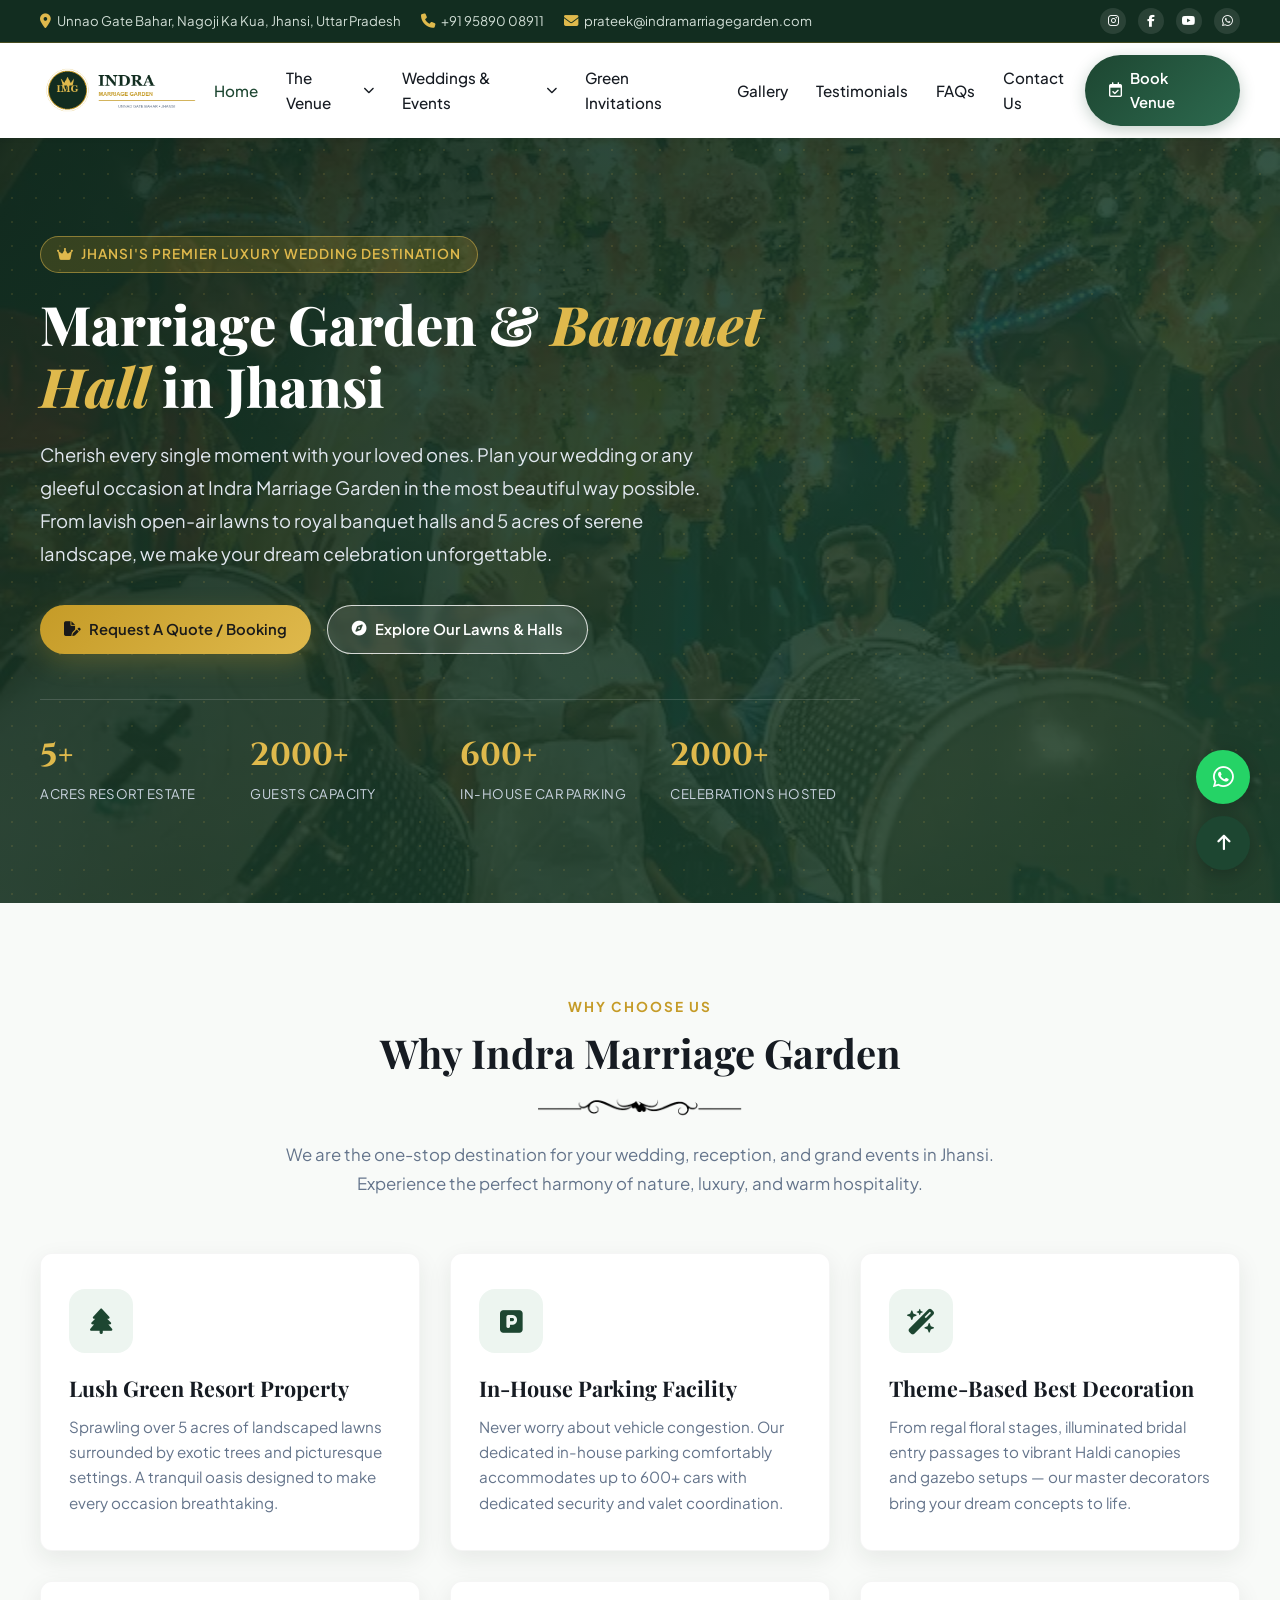
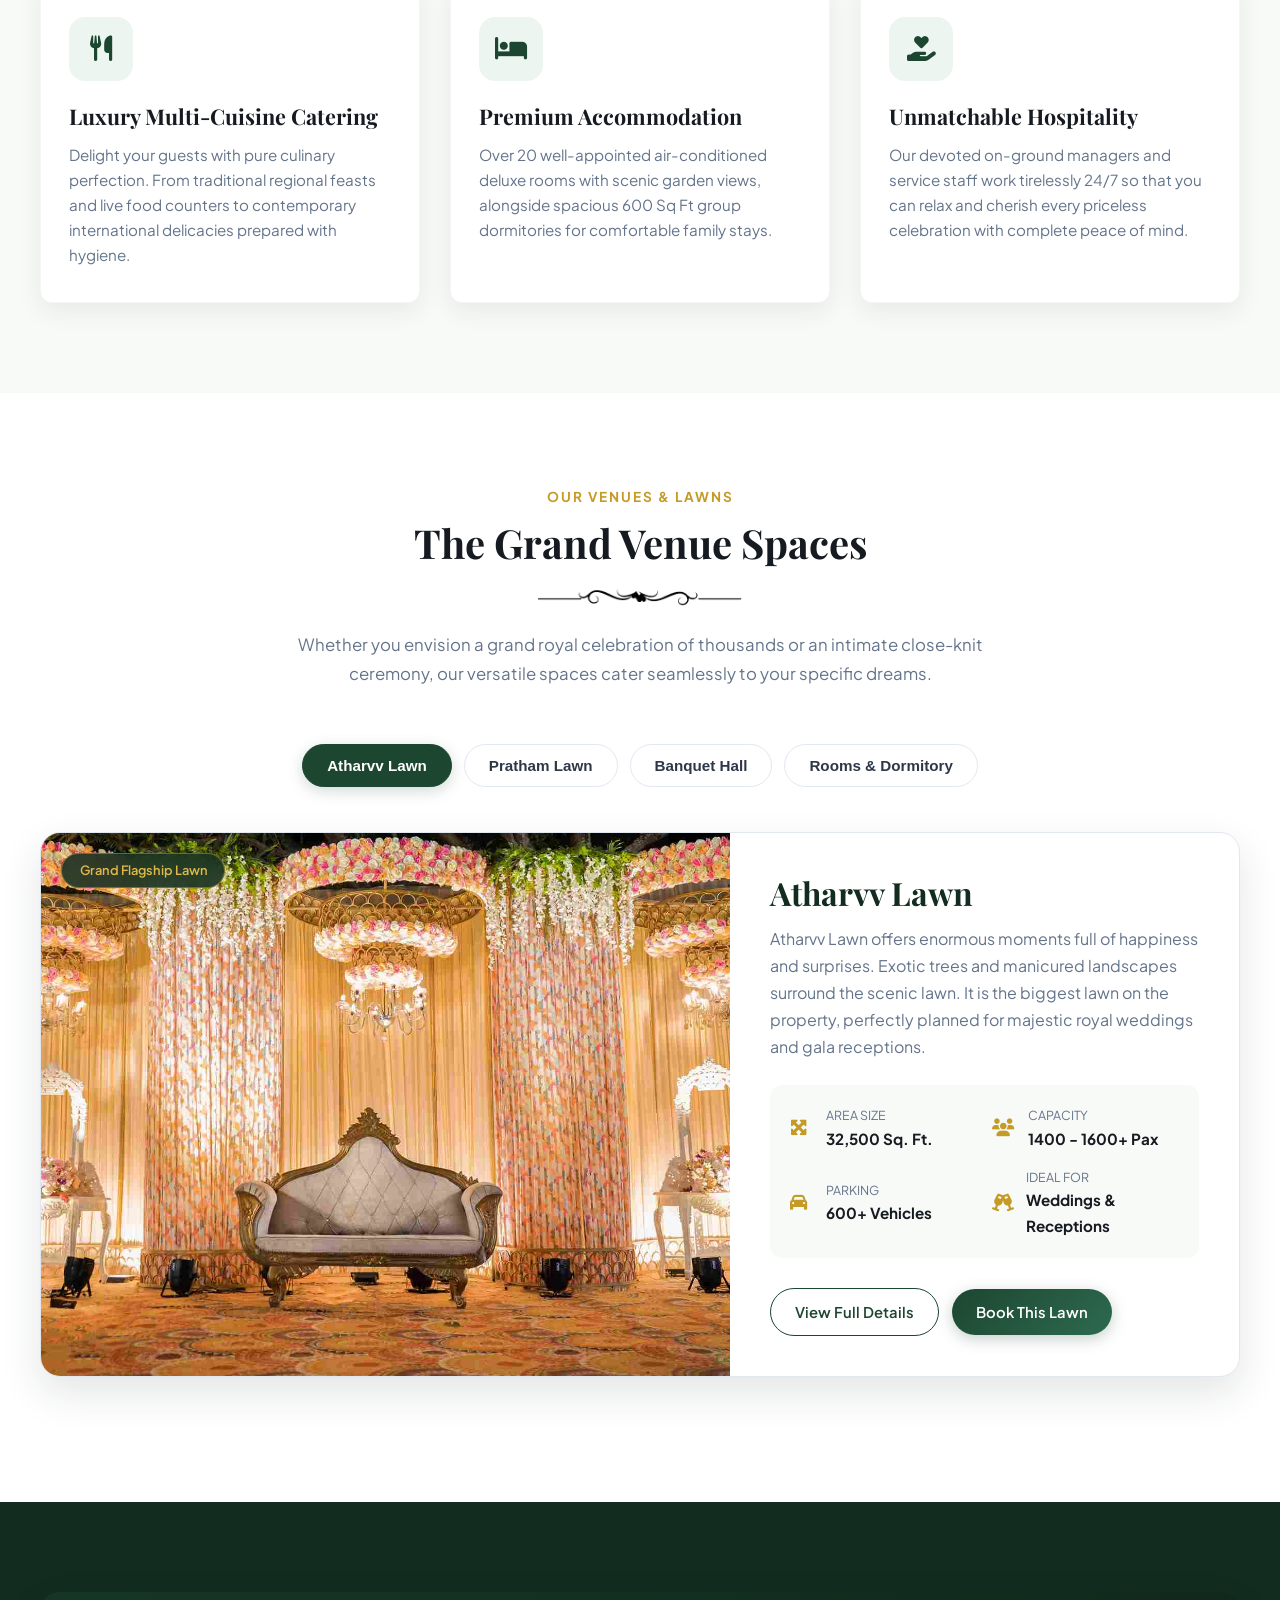
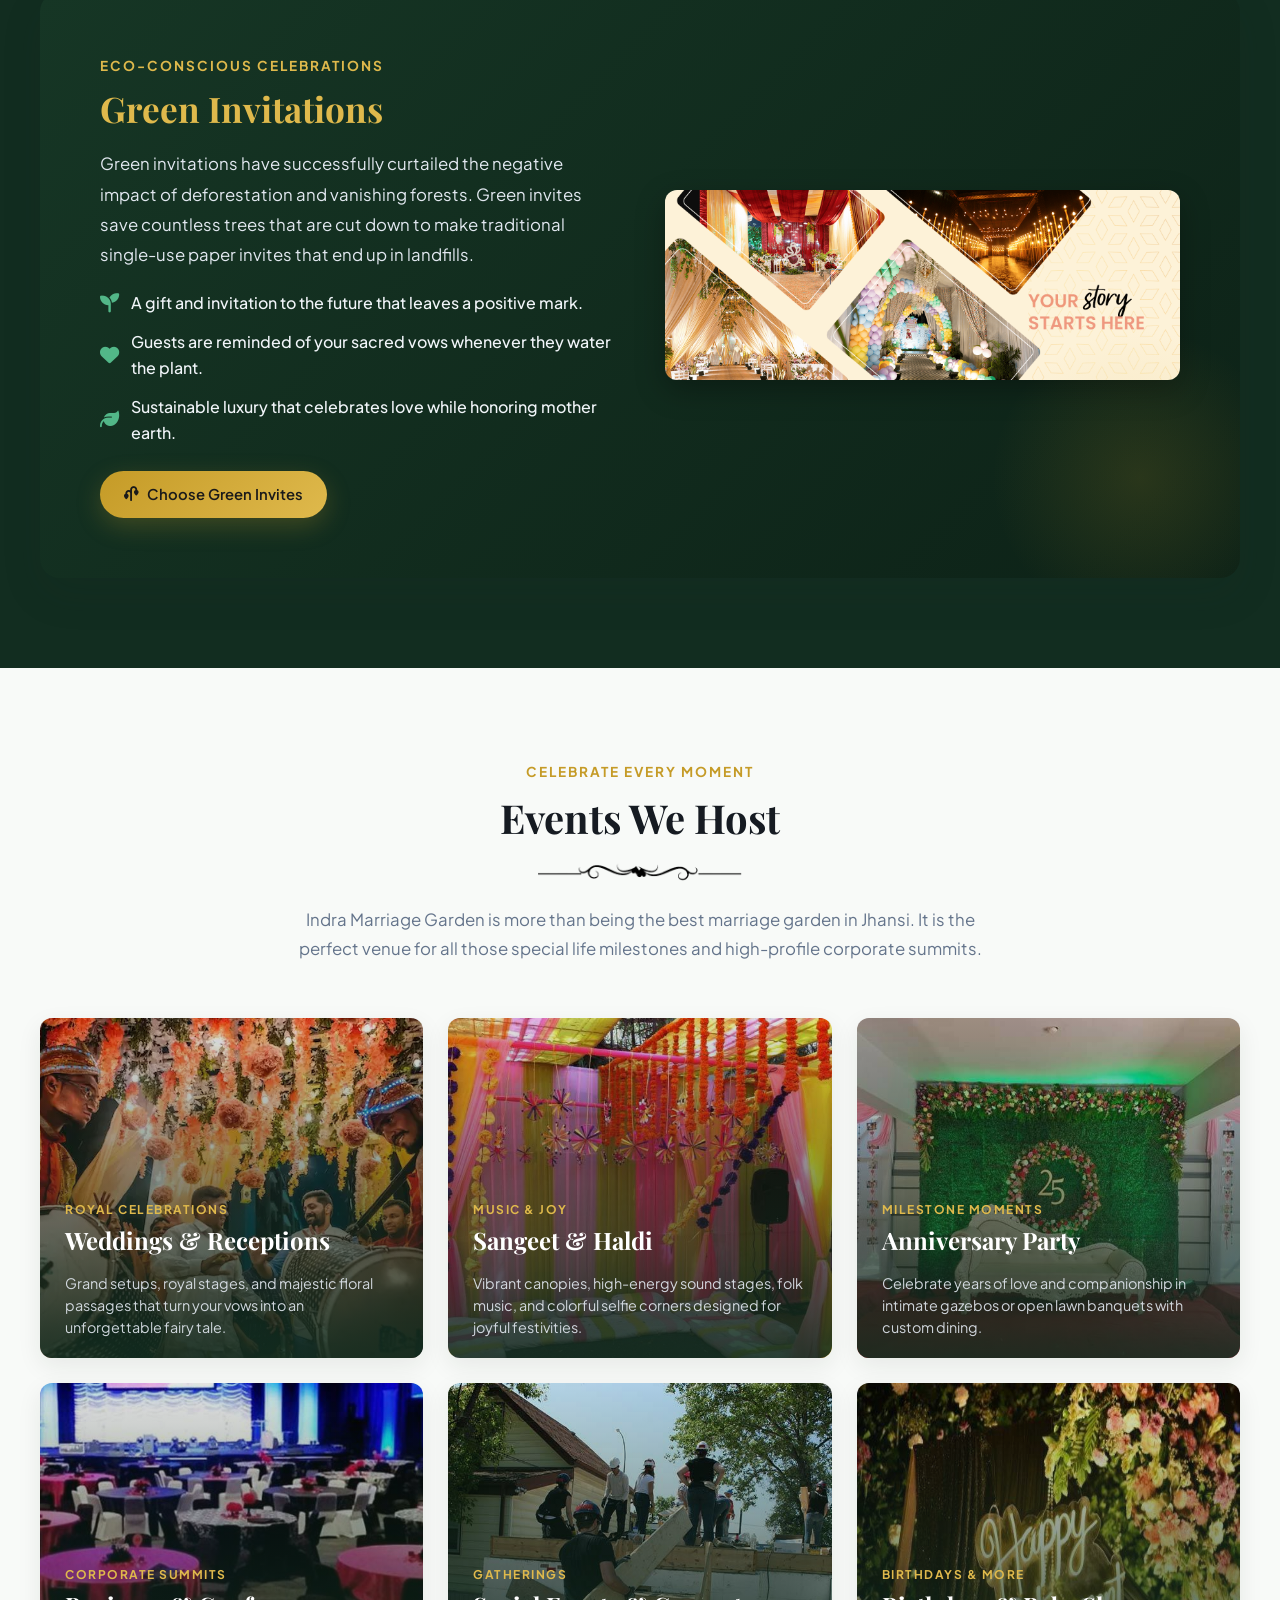
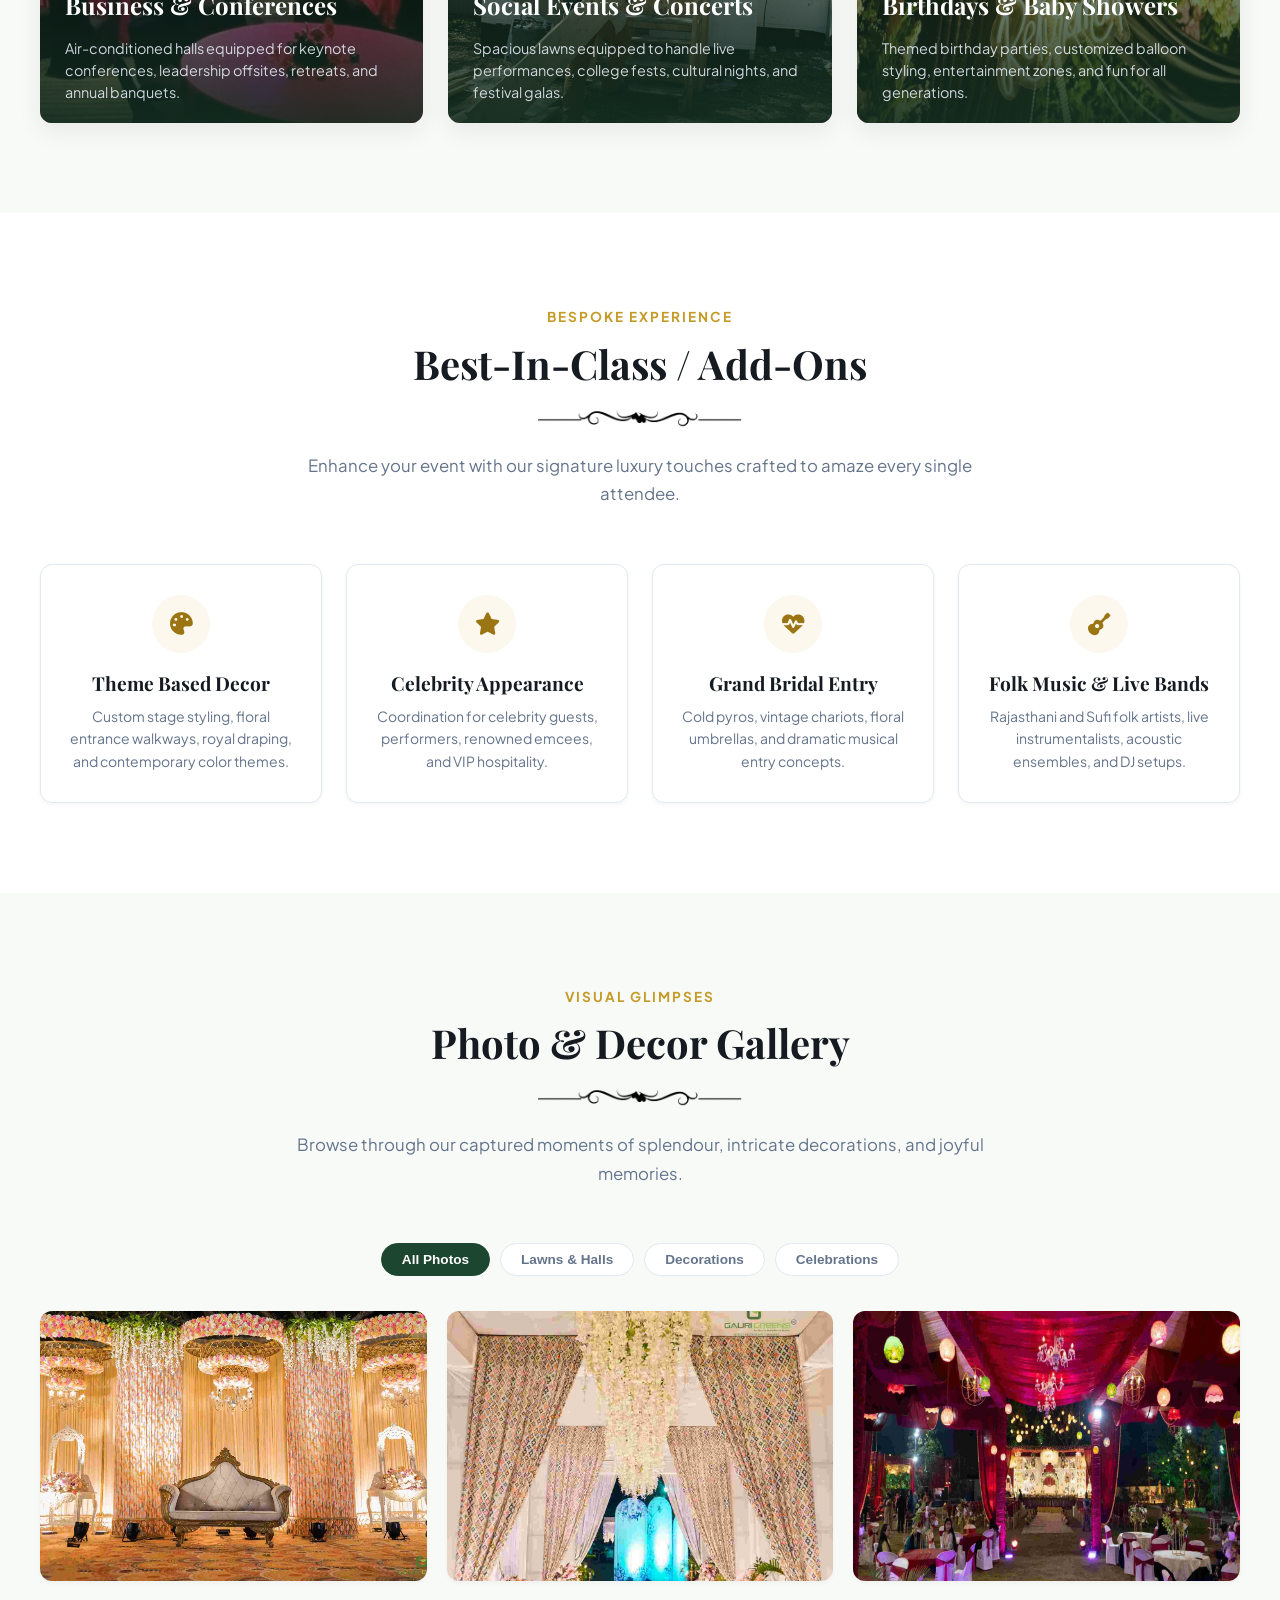
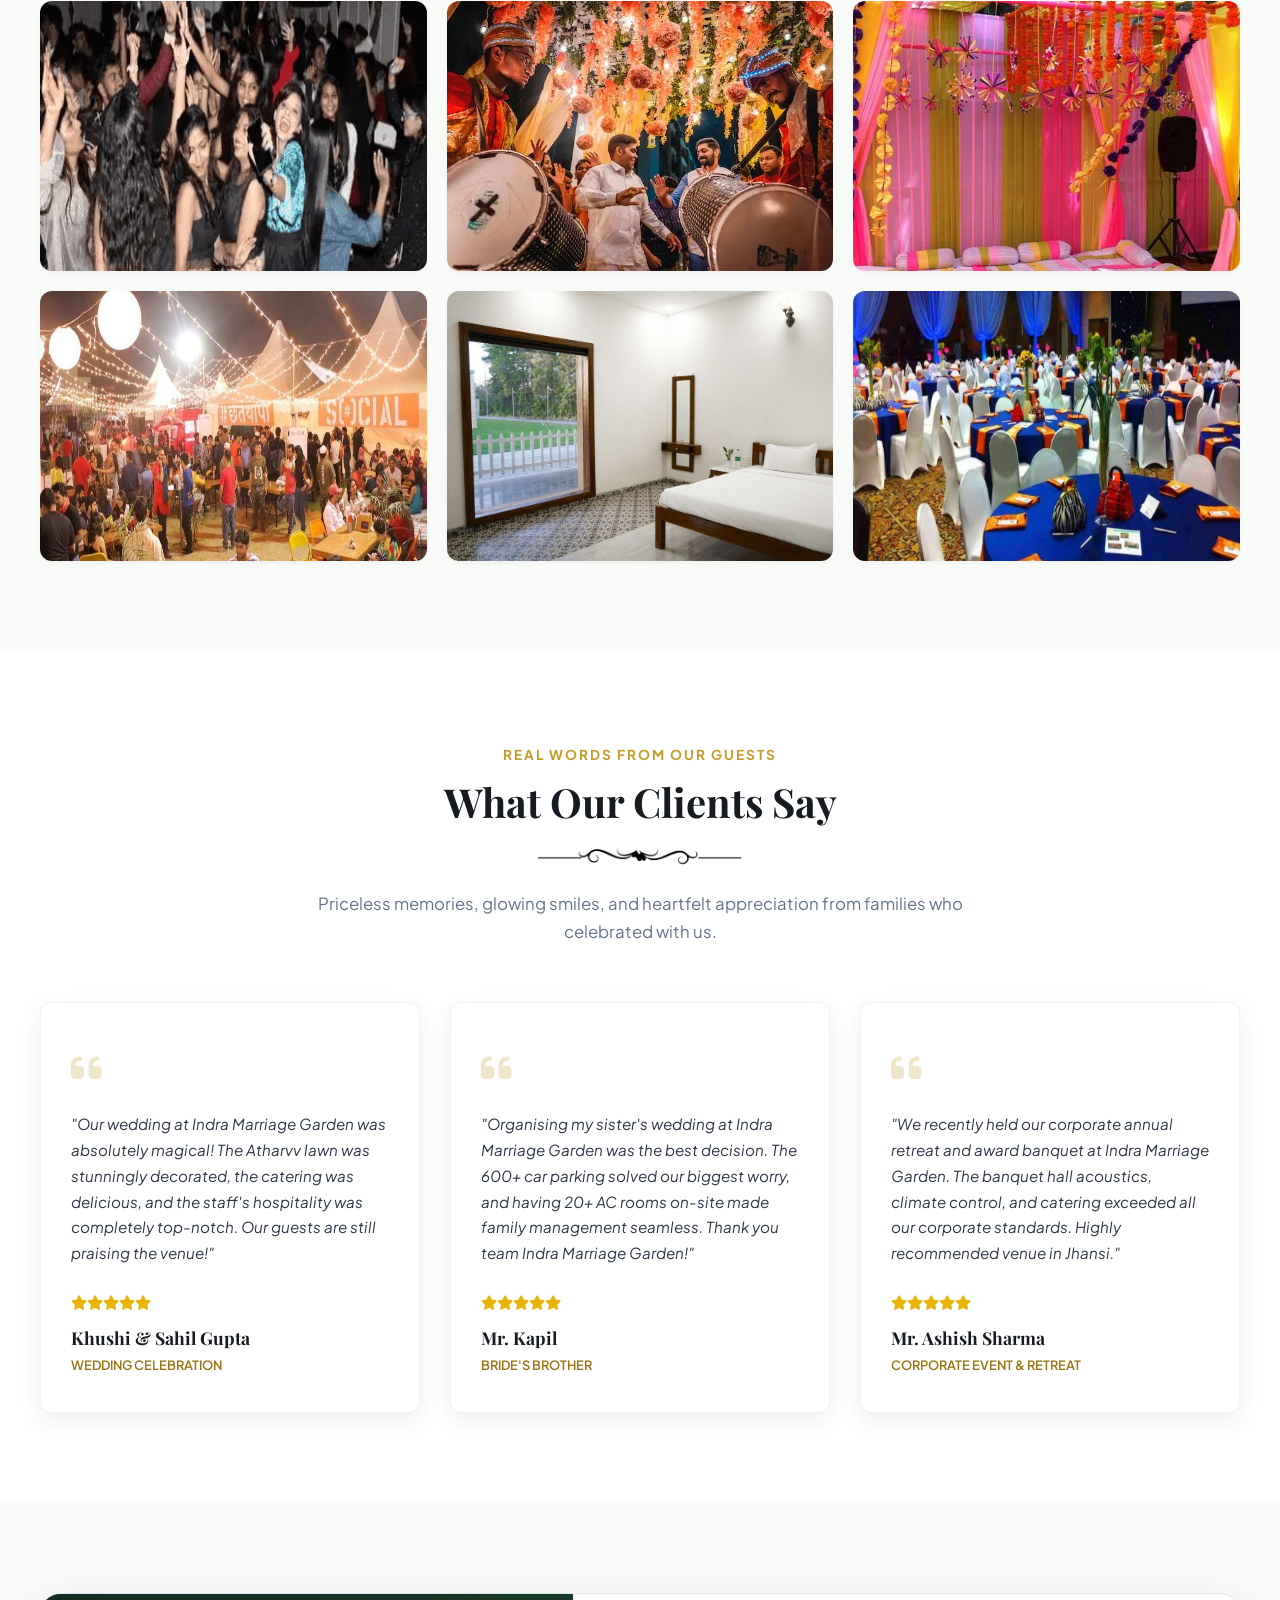
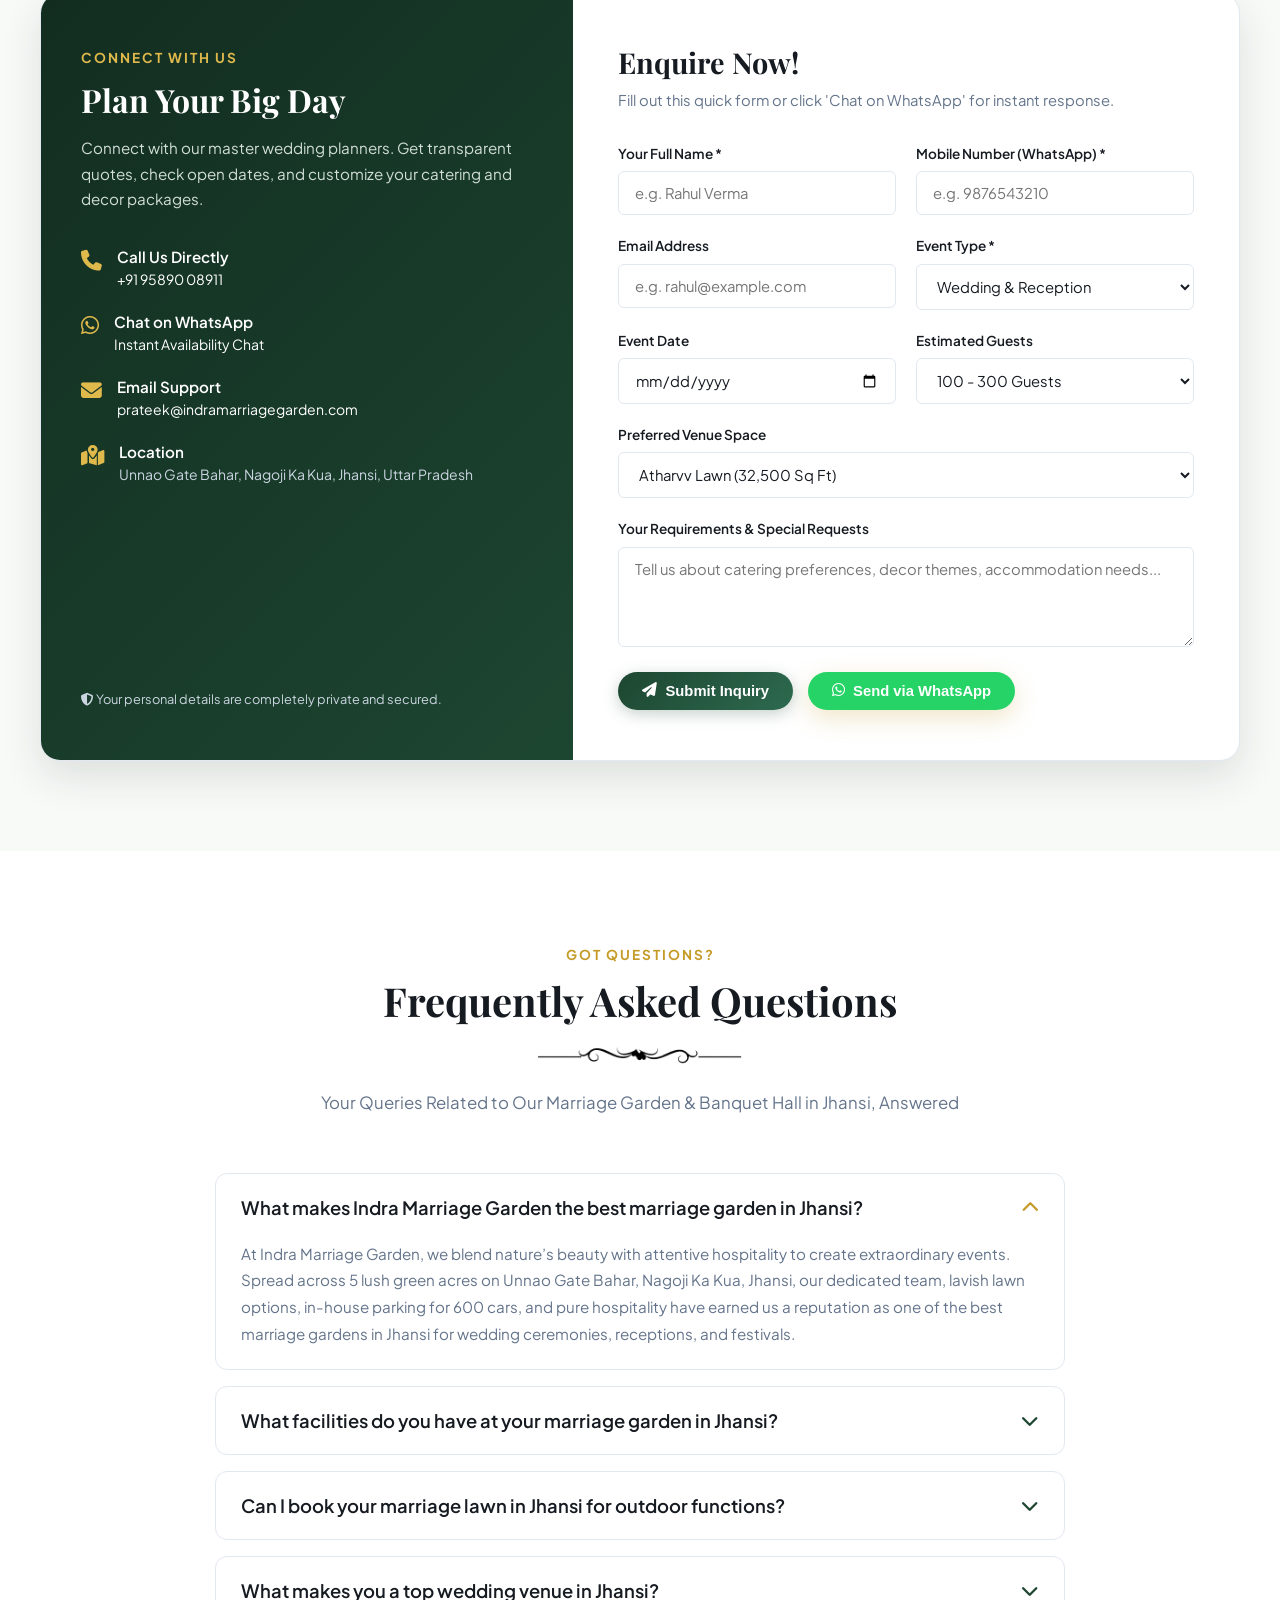
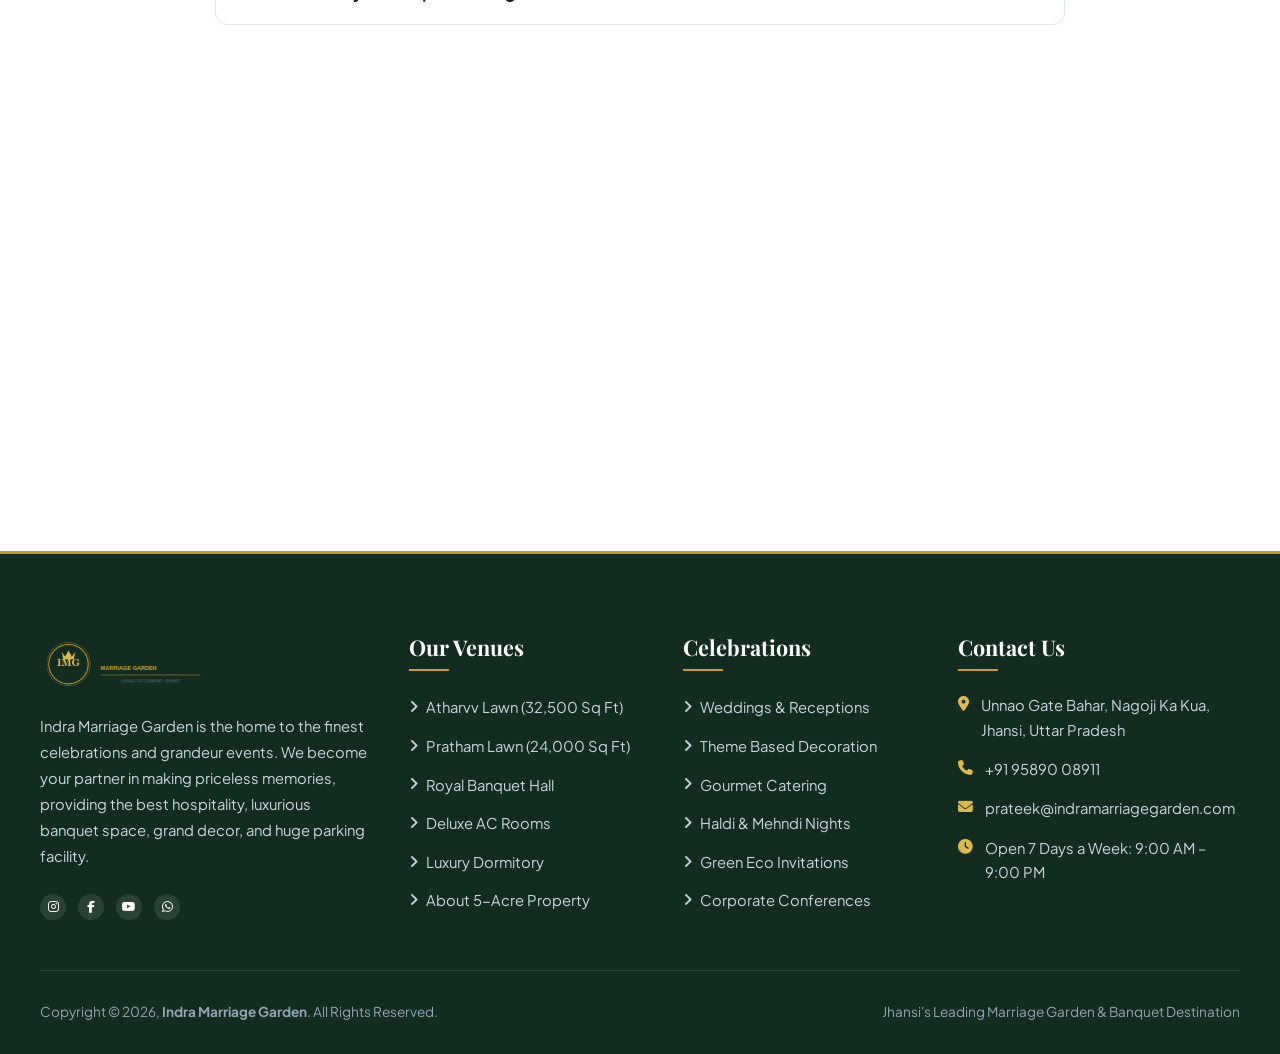
==== commit fa3d055b: "Update branding to Indra Marriage Garden and address to Unnao Gate Bahar, Nagoji Ka Kua, Jhansi" ====
--- a/index.html
+++ b/index.html
@@ -3,9 +3,9 @@
 <head>
   <meta charset="UTF-8">
   <meta name="viewport" content="width=device-width, initial-scale=1.0">
-  <title>Marriage Garden in Bhopal | Wedding Venue | Banquet Hall Bhopal - Gauri Greens</title>
-  <meta name="description" content="Gauri Greens is Bhopal's premier 5-acre wedding venue and marriage garden featuring Atharvv Lawn, Pratham Lawn, Banquet Hall, AC rooms, and 600+ car parking.">
-  <meta name="keywords" content="marriage garden bhopal, wedding venue bhopal, banquet hall bhopal, resort in bhopal, gauri greens">
+  <title>Marriage Garden in Jhansi | Wedding Venue | Banquet Hall Jhansi - Indra Marriage Garden</title>
+  <meta name="description" content="Indra Marriage Garden is Jhansi's premier 5-acre wedding venue and marriage garden featuring Atharvv Lawn, Pratham Lawn, Banquet Hall, AC rooms, and 600+ car parking.">
+  <meta name="keywords" content="marriage garden Jhansi, wedding venue Jhansi, banquet hall Jhansi, resort in Jhansi, Indra Marriage Garden">
   <link rel="icon" type="image/png" href="assets/images/logo.png">
 
   <!-- Font Awesome 6 Icons -->
@@ -23,7 +23,7 @@
         <div class="top-bar-left">
           <div class="top-bar-item">
             <i class="fa-solid fa-location-dot"></i>
-            <span>Hoshangabad Road (NH-12), Misrod, Bhopal, Madhya Pradesh</span>
+            <span>Unnao Gate Bahar, Nagoji Ka Kua, Jhansi, Uttar Pradesh</span>
           </div>
           <div class="top-bar-item">
             <i class="fa-solid fa-phone"></i>
@@ -31,12 +31,12 @@
           </div>
           <div class="top-bar-item">
             <i class="fa-solid fa-envelope"></i>
-            <a href="mailto:prateek@gaurigreens.com">prateek@gaurigreens.com</a>
+            <a href="mailto:prateek@indramarriagegarden.com">prateek@indramarriagegarden.com</a>
           </div>
         </div>
         <div class="top-bar-right">
           <div class="social-links">
-            <a href="https://instagram.com/gauri_greens" target="_blank" title="Instagram"><i class="fa-brands fa-instagram"></i></a>
+            <a href="https://instagram.com/indra_marriage_garden" target="_blank" title="Instagram"><i class="fa-brands fa-instagram"></i></a>
             <a href="https://facebook.com" target="_blank" title="Facebook"><i class="fa-brands fa-facebook-f"></i></a>
             <a href="https://youtube.com" target="_blank" title="YouTube"><i class="fa-brands fa-youtube"></i></a>
             <a href="https://wa.me/919589008911" target="_blank" title="WhatsApp"><i class="fa-brands fa-whatsapp"></i></a>
@@ -51,7 +51,7 @@
     <div class="container">
       <nav class="navbar">
         <a href="index.html" class="brand-logo">
-          <img src="assets/images/logo.png" alt="Gauri Greens Logo">
+          <img src="assets/images/logo.png" alt="Indra Marriage Garden Logo">
         </a>
 
         <!-- Desktop & Mobile Nav Menu -->
@@ -119,13 +119,13 @@
     <div class="container">
       <div class="hero-content">
         <div class="hero-badge">
-          <i class="fa-solid fa-crown"></i> Bhopal's Premier Luxury Wedding Destination
+          <i class="fa-solid fa-crown"></i> Jhansi's Premier Luxury Wedding Destination
         </div>
         <h1 class="hero-title">
-          Marriage Garden & <span>Banquet Hall</span> in Bhopal
+          Marriage Garden & <span>Banquet Hall</span> in Jhansi
         </h1>
         <p class="hero-desc">
-          Cherish every single moment with your loved ones. Plan your wedding or any gleeful occasion at Gauri Greens in the most beautiful way possible. From lavish open-air lawns to royal banquet halls and 5 acres of serene landscape, we make your dream celebration unforgettable.
+          Cherish every single moment with your loved ones. Plan your wedding or any gleeful occasion at Indra Marriage Garden in the most beautiful way possible. From lavish open-air lawns to royal banquet halls and 5 acres of serene landscape, we make your dream celebration unforgettable.
         </p>
         <div class="hero-buttons">
           <a href="#inquiry" class="btn btn-gold">
@@ -159,17 +159,17 @@
     </div>
   </section>
 
-  <!-- Why Gauri Greens Section -->
+  <!-- Why Indra Marriage Garden Section -->
   <section class="section section-bg-gray" id="about">
     <div class="container">
       <div class="section-header">
         <span class="section-subtitle">Why Choose Us</span>
-        <h2 class="section-title">Why Gauri Greens</h2>
+        <h2 class="section-title">Why Indra Marriage Garden</h2>
         <div class="ornament-divider">
           <img src="assets/images/border.png" alt="Decorative Divider">
         </div>
         <p class="section-desc">
-          We are the one-stop destination for your wedding, reception, and grand events in Bhopal. Experience the perfect harmony of nature, luxury, and warm hospitality.
+          We are the one-stop destination for your wedding, reception, and grand events in Jhansi. Experience the perfect harmony of nature, luxury, and warm hospitality.
         </p>
       </div>
 
@@ -268,7 +268,7 @@
       <!-- Venue 1: Atharvv Lawn -->
       <div class="venue-card-large" id="venue-atharvv">
         <div class="venue-image-wrap">
-          <img src="assets/images/atharvv-lawn.jpg" alt="Atharvv Lawn - Gauri Greens">
+          <img src="assets/images/atharvv-lawn.jpg" alt="Atharvv Lawn - Indra Marriage Garden">
           <span class="venue-badge-tag"><i class="fa-solid fa-sparkles"></i> Grand Flagship Lawn</span>
         </div>
         <div class="venue-details-wrap">
@@ -316,7 +316,7 @@
       <!-- Venue 2: Pratham Lawn (Hidden by default, shown via tabs) -->
       <div class="venue-card-large" id="venue-pratham" style="display: none;">
         <div class="venue-image-wrap">
-          <img src="assets/images/decor-1.jpg" alt="Pratham Lawn - Gauri Greens">
+          <img src="assets/images/decor-1.jpg" alt="Pratham Lawn - Indra Marriage Garden">
           <span class="venue-badge-tag"><i class="fa-solid fa-sun"></i> Open-Air Gazebo Setting</span>
         </div>
         <div class="venue-details-wrap">
@@ -364,7 +364,7 @@
       <!-- Venue 3: Banquet Hall (Hidden by default) -->
       <div class="venue-card-large" id="venue-banquet" style="display: none;">
         <div class="venue-image-wrap">
-          <img src="assets/images/banquet-hall.jpg" alt="Banquet Hall - Gauri Greens">
+          <img src="assets/images/banquet-hall.jpg" alt="Banquet Hall - Indra Marriage Garden">
           <span class="venue-badge-tag"><i class="fa-solid fa-snowflake"></i> Fully Air Conditioned</span>
         </div>
         <div class="venue-details-wrap">
@@ -412,7 +412,7 @@
       <!-- Venue 4: Rooms & Dormitory (Hidden by default) -->
       <div class="venue-card-large" id="venue-rooms" style="display: none;">
         <div class="venue-image-wrap">
-          <img src="assets/images/rooms.jpg" alt="Luxury Rooms - Gauri Greens">
+          <img src="assets/images/rooms.jpg" alt="Luxury Rooms - Indra Marriage Garden">
           <span class="venue-badge-tag"><i class="fa-solid fa-hotel"></i> Stay & Hospitality</span>
         </div>
         <div class="venue-details-wrap">
@@ -489,7 +489,7 @@
           </a>
         </div>
         <div class="green-invite-visual">
-          <img src="assets/images/banner-top.png" alt="Gauri Greens Eco Concept">
+          <img src="assets/images/banner-top.png" alt="Indra Marriage Garden Eco Concept">
         </div>
       </div>
     </div>
@@ -505,7 +505,7 @@
           <img src="assets/images/border.png" alt="Decorative Divider">
         </div>
         <p class="section-desc">
-          Gauri Greens is more than being the best marriage garden in Bhopal. It is the perfect venue for all those special life milestones and high-profile corporate summits.
+          Indra Marriage Garden is more than being the best marriage garden in Jhansi. It is the perfect venue for all those special life milestones and high-profile corporate summits.
         </p>
       </div>
 
@@ -730,7 +730,7 @@
         <div class="testimonial-card">
           <div class="quote-icon"><i class="fa-solid fa-quote-left"></i></div>
           <p class="testimonial-text">
-            "Our wedding at Gauri Greens was absolutely magical! The Atharvv lawn was stunningly decorated, the catering was delicious, and the staff's hospitality was completely top-notch. Our guests are still praising the venue!"
+            "Our wedding at Indra Marriage Garden was absolutely magical! The Atharvv lawn was stunningly decorated, the catering was delicious, and the staff's hospitality was completely top-notch. Our guests are still praising the venue!"
           </p>
           <div>
             <div class="star-rating">
@@ -747,7 +747,7 @@
         <div class="testimonial-card">
           <div class="quote-icon"><i class="fa-solid fa-quote-left"></i></div>
           <p class="testimonial-text">
-            "Organising my sister's wedding at Gauri Greens was the best decision. The 600+ car parking solved our biggest worry, and having 20+ AC rooms on-site made family management seamless. Thank you team Gauri Greens!"
+            "Organising my sister's wedding at Indra Marriage Garden was the best decision. The 600+ car parking solved our biggest worry, and having 20+ AC rooms on-site made family management seamless. Thank you team Indra Marriage Garden!"
           </p>
           <div>
             <div class="star-rating">
@@ -764,7 +764,7 @@
         <div class="testimonial-card">
           <div class="quote-icon"><i class="fa-solid fa-quote-left"></i></div>
           <p class="testimonial-text">
-            "We recently held our corporate annual retreat and award banquet at Gauri Greens. The banquet hall acoustics, climate control, and catering exceeded all our corporate standards. Highly recommended venue in Bhopal."
+            "We recently held our corporate annual retreat and award banquet at Indra Marriage Garden. The banquet hall acoustics, climate control, and catering exceeded all our corporate standards. Highly recommended venue in Jhansi."
           </p>
           <div>
             <div class="star-rating">
@@ -812,14 +812,14 @@
                 <i class="fa-solid fa-envelope"></i>
                 <div>
                   <h5>Email Support</h5>
-                  <p><a href="mailto:prateek@gaurigreens.com" style="color:#fff;">prateek@gaurigreens.com</a></p>
+                  <p><a href="mailto:prateek@indramarriagegarden.com" style="color:#fff;">prateek@indramarriagegarden.com</a></p>
                 </div>
               </div>
               <div class="inquiry-contact-item">
                 <i class="fa-solid fa-map-location-dot"></i>
                 <div>
                   <h5>Location</h5>
-                  <p>Misrod, Hoshangabad Road (NH-12), Bhopal, MP</p>
+                  <p>Unnao Gate Bahar, Nagoji Ka Kua, Jhansi, Uttar Pradesh</p>
                 </div>
               </div>
             </div>
@@ -923,7 +923,7 @@
           <img src="assets/images/border.png" alt="Decorative Divider">
         </div>
         <p class="section-desc">
-          Your Queries Related to Our Marriage Garden & Banquet Hall in Bhopal, Answered
+          Your Queries Related to Our Marriage Garden & Banquet Hall in Jhansi, Answered
         </p>
       </div>
 
@@ -931,44 +931,44 @@
         <!-- FAQ 1 -->
         <div class="faq-item active">
           <div class="faq-header">
-            <h4>What makes Gauri Greens the best marriage garden in Bhopal?</h4>
+            <h4>What makes Indra Marriage Garden the best marriage garden in Jhansi?</h4>
             <i class="fa-solid fa-chevron-down"></i>
           </div>
           <div class="faq-body">
-            At Gauri Greens, we blend nature’s beauty with attentive hospitality to create extraordinary events. Spread across 5 lush green acres on Hoshangabad Road (NH-12), our dedicated team, lavish lawn options, in-house parking for 600 cars, and pure hospitality have earned us a reputation as one of the best marriage gardens in Bhopal for wedding ceremonies, receptions, and festivals.
+            At Indra Marriage Garden, we blend nature’s beauty with attentive hospitality to create extraordinary events. Spread across 5 lush green acres on Unnao Gate Bahar, Nagoji Ka Kua, Jhansi, our dedicated team, lavish lawn options, in-house parking for 600 cars, and pure hospitality have earned us a reputation as one of the best marriage gardens in Jhansi for wedding ceremonies, receptions, and festivals.
           </div>
         </div>
 
         <!-- FAQ 2 -->
         <div class="faq-item">
           <div class="faq-header">
-            <h4>What facilities do you have at your marriage garden in Bhopal?</h4>
+            <h4>What facilities do you have at your marriage garden in Jhansi?</h4>
             <i class="fa-solid fa-chevron-down"></i>
           </div>
           <div class="faq-body">
-            We have everything you would need to throw a successful event: maintained green lawns (Atharvv & Pratham), a fully air-conditioned banquet hall, theme-based décor, in-house catering, valet parking for 600+ vehicles, and quality lodging options with 20+ AC deluxe rooms and 600 Sq Ft dormitories. Our marriage garden in Bhopal can accommodate all kinds of events.
+            We have everything you would need to throw a successful event: maintained green lawns (Atharvv & Pratham), a fully air-conditioned banquet hall, theme-based décor, in-house catering, valet parking for 600+ vehicles, and quality lodging options with 20+ AC deluxe rooms and 600 Sq Ft dormitories. Our marriage garden in Jhansi can accommodate all kinds of events.
           </div>
         </div>
 
         <!-- FAQ 3 -->
         <div class="faq-item">
           <div class="faq-header">
-            <h4>Can I book your marriage lawn in Bhopal for outdoor functions?</h4>
+            <h4>Can I book your marriage lawn in Jhansi for outdoor functions?</h4>
             <i class="fa-solid fa-chevron-down"></i>
           </div>
           <div class="faq-body">
-            Absolutely! Our perfectly-sized marriage lawns in Bhopal (Atharvv Lawn spanning 32,500 Sq Ft and Pratham Lawn spanning 24,000 Sq Ft) are suitable for outdoor weddings, haldi ceremonies, mehndi parties, cocktail nights, and much more. With ambient lighting, customized decorations, and serene surroundings, we are committed to making your celebrations come to life.
+            Absolutely! Our perfectly-sized marriage lawns in Jhansi (Atharvv Lawn spanning 32,500 Sq Ft and Pratham Lawn spanning 24,000 Sq Ft) are suitable for outdoor weddings, haldi ceremonies, mehndi parties, cocktail nights, and much more. With ambient lighting, customized decorations, and serene surroundings, we are committed to making your celebrations come to life.
           </div>
         </div>
 
         <!-- FAQ 4 -->
         <div class="faq-item">
           <div class="faq-header">
-            <h4>What makes you a top wedding venue in Bhopal?</h4>
+            <h4>What makes you a top wedding venue in Jhansi?</h4>
             <i class="fa-solid fa-chevron-down"></i>
           </div>
           <div class="faq-body">
-            We have all types of spaces from indoor banquet halls to open-air manicured lawns, and flexible spaces for unique event execution. As a leading wedding venue in Bhopal, we handle every detail from decor to dining and guest lodging, so you can focus entirely on enjoying your big day.
+            We have all types of spaces from indoor banquet halls to open-air manicured lawns, and flexible spaces for unique event execution. As a leading wedding venue in Jhansi, we handle every detail from decor to dining and guest lodging, so you can focus entirely on enjoying your big day.
           </div>
         </div>
       </div>
@@ -979,8 +979,8 @@
   <section class="map-section">
     <div class="map-container">
       <iframe 
-        src="https://www.google.com/maps/embed?pb=!1m18!1m12!1m3!1d3667.6256254719574!2d77.4725066!3d23.1838612!2m3!1f0!2f0!3f0!3m2!1i1024!2i768!4f13.1!3m3!1m2!1s0x397c430e704b77db%3A0xb3e64f7b607ce152!2sGauri%20Greens!5e0!3m2!1sen!2sin!4v1711200000000!5m2!1sen!2sin" 
-        title="Gauri Greens Location Map"
+        src="https://maps.google.com/maps?q=Unnao+Gate+Bahar,+Nagoji+Ka+Kua,+Jhansi,+Uttar+Pradesh&t=&z=15&ie=UTF8&iwloc=&output=embed" 
+        title="Indra Marriage Garden Location Map"
         loading="lazy" 
         referrerpolicy="no-referrer-when-downgrade">
       </iframe>
@@ -993,12 +993,12 @@
       <div class="footer-grid">
         <!-- Col 1: About -->
         <div class="footer-col-about">
-          <img src="assets/images/logo.png" alt="Gauri Greens Bhopal">
+          <img src="assets/images/logo.png" alt="Indra Marriage Garden Jhansi">
           <p>
-            Gauri Greens is the home to the finest celebrations and grandeur events. We become your partner in making priceless memories, providing the best hospitality, luxurious banquet space, grand decor, and huge parking facility.
+            Indra Marriage Garden is the home to the finest celebrations and grandeur events. We become your partner in making priceless memories, providing the best hospitality, luxurious banquet space, grand decor, and huge parking facility.
           </p>
           <div class="social-links">
-            <a href="https://instagram.com/gauri_greens" target="_blank" title="Instagram"><i class="fa-brands fa-instagram"></i></a>
+            <a href="https://instagram.com/indra_marriage_garden" target="_blank" title="Instagram"><i class="fa-brands fa-instagram"></i></a>
             <a href="https://facebook.com" target="_blank" title="Facebook"><i class="fa-brands fa-facebook-f"></i></a>
             <a href="https://youtube.com" target="_blank" title="YouTube"><i class="fa-brands fa-youtube"></i></a>
             <a href="https://wa.me/919589008911" target="_blank" title="WhatsApp"><i class="fa-brands fa-whatsapp"></i></a>
@@ -1037,7 +1037,7 @@
           <ul class="footer-contact-info">
             <li>
               <i class="fa-solid fa-location-dot"></i>
-              <span>Hoshangabad Road (NH-12), Near Misrod, Bhopal, Madhya Pradesh 462047</span>
+              <span>Unnao Gate Bahar, Nagoji Ka Kua, Jhansi, Uttar Pradesh</span>
             </li>
             <li>
               <i class="fa-solid fa-phone"></i>
@@ -1045,7 +1045,7 @@
             </li>
             <li>
               <i class="fa-solid fa-envelope"></i>
-              <a href="mailto:prateek@gaurigreens.com" style="color:#cbd5e1;">prateek@gaurigreens.com</a>
+              <a href="mailto:prateek@indramarriagegarden.com" style="color:#cbd5e1;">prateek@indramarriagegarden.com</a>
             </li>
             <li>
               <i class="fa-solid fa-clock"></i>
@@ -1058,10 +1058,10 @@
       <!-- Bottom Bar -->
       <div class="footer-bottom">
         <div>
-          Copyright © 2026, <strong>Gauri Greens</strong>. All Rights Reserved.
+          Copyright © 2026, <strong>Indra Marriage Garden</strong>. All Rights Reserved.
         </div>
         <div>
-          Bhopal's Leading Marriage Garden & Banquet Destination
+          Jhansi's Leading Marriage Garden & Banquet Destination
         </div>
       </div>
     </div>
@@ -1069,7 +1069,7 @@
 
   <!-- Floating Quick Actions -->
   <div class="floating-actions">
-    <a href="https://wa.me/919589008911?text=Hello%20Gauri%20Greens,%20I%20want%20to%20enquire%20about%20event%20booking%20and%20rates." 
+    <a href="https://wa.me/919589008911?text=Hello%20Indra%20Greens,%20I%20want%20to%20enquire%20about%20event%20booking%20and%20rates." 
        class="float-btn float-whatsapp" 
        target="_blank" 
        title="Chat on WhatsApp">
--- a/assets/css/style.css
+++ b/assets/css/style.css
@@ -1,5 +1,5 @@
 /* ==========================================================================
-   Gauri Greens - Luxury Wedding Venue & Banquet Hall Bhopal
+   Indra Marriage Garden - Luxury Wedding Venue & Banquet Hall Jhansi
    Main Stylesheet
    ========================================================================== */
 
@@ -508,7 +508,7 @@
 }
 
 /* ==========================================================================
-   Why Choose Gauri Greens (Features)
+   Why Choose Indra Marriage Garden (Features)
    ========================================================================== */
 .features-grid {
   display: grid;
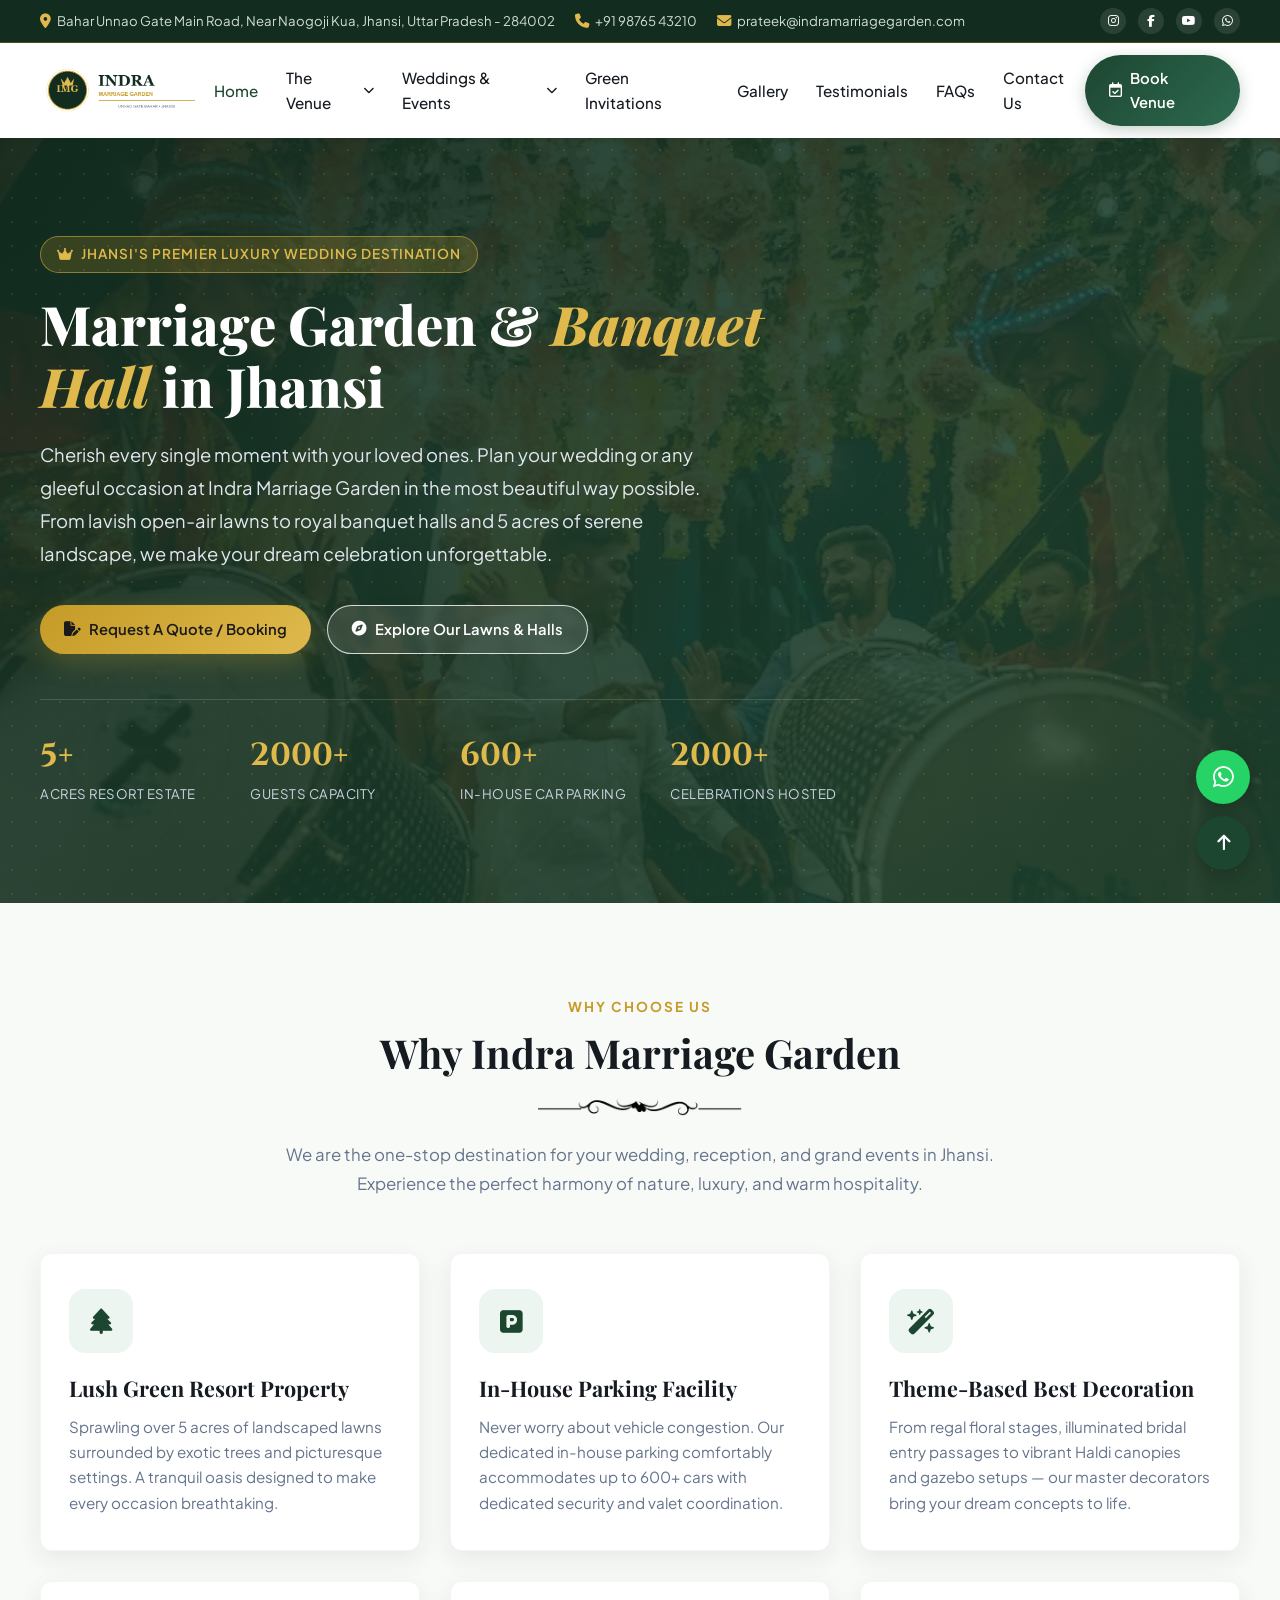
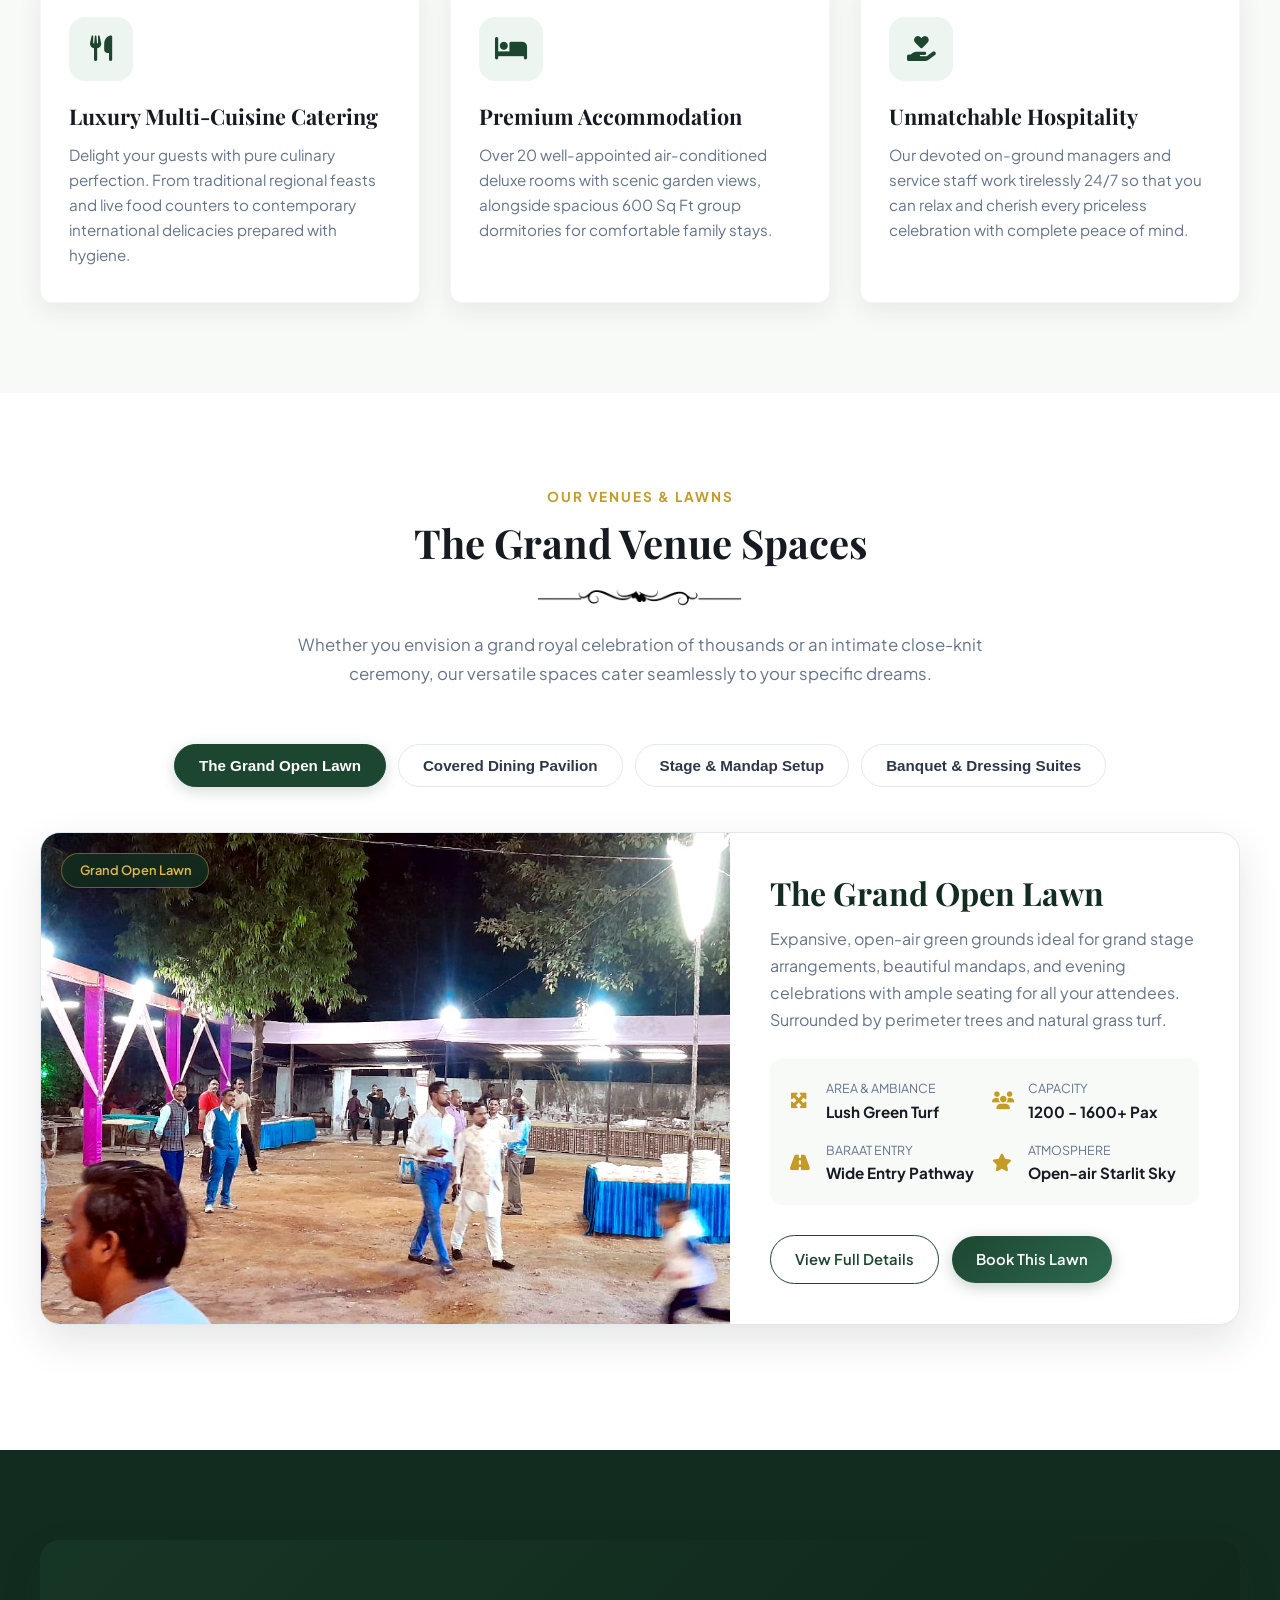
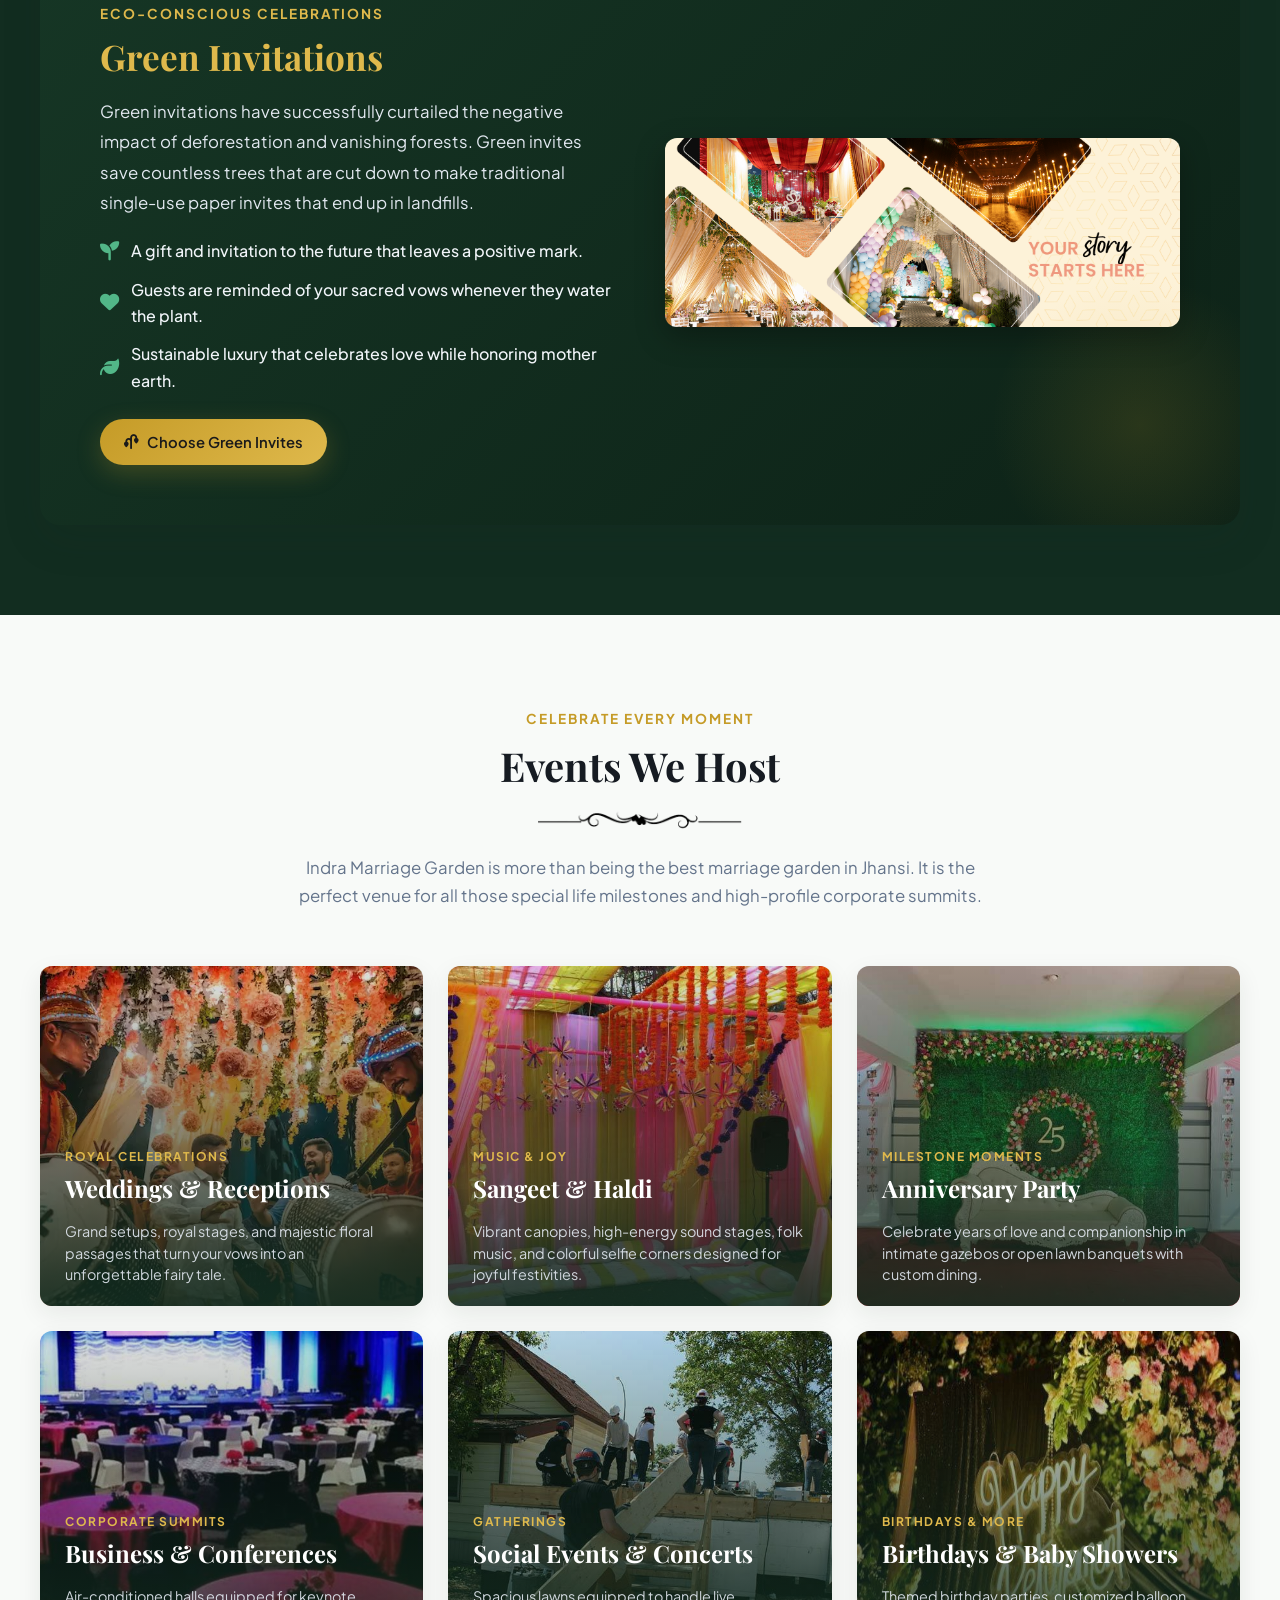
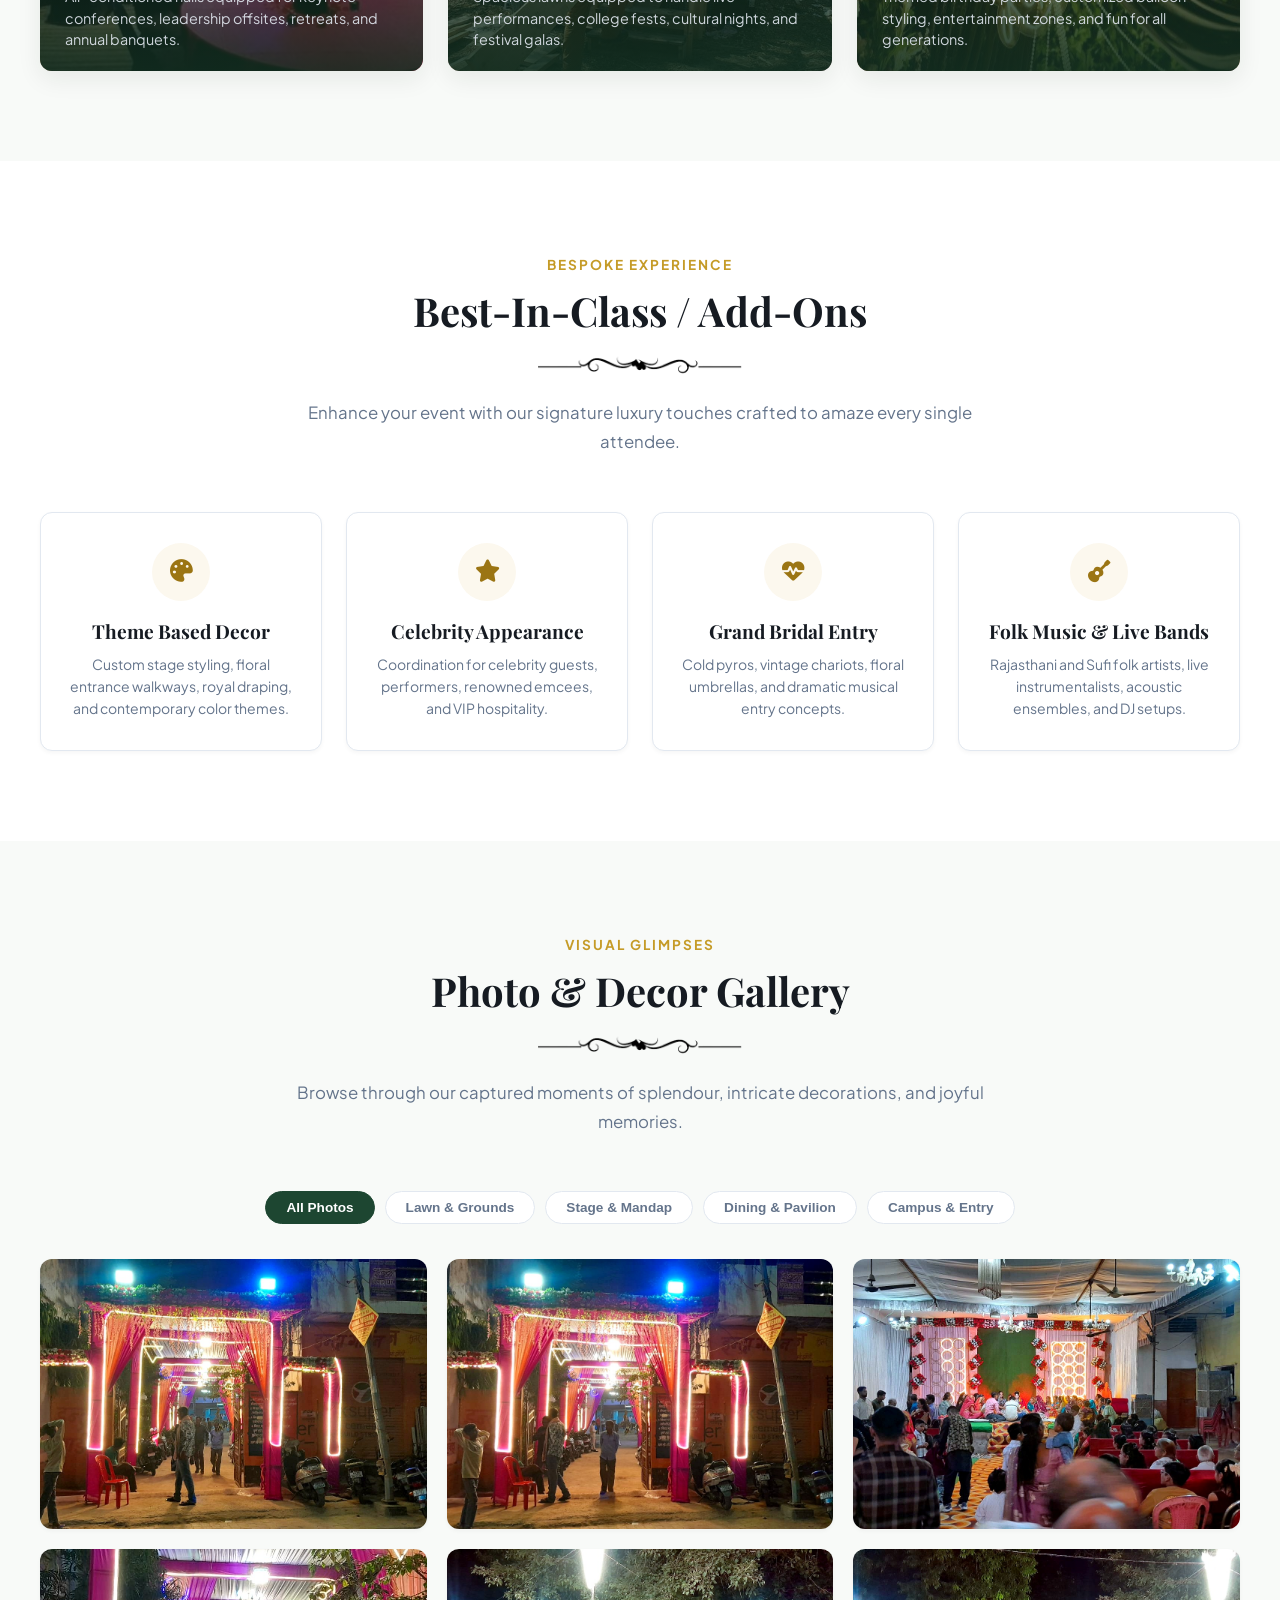
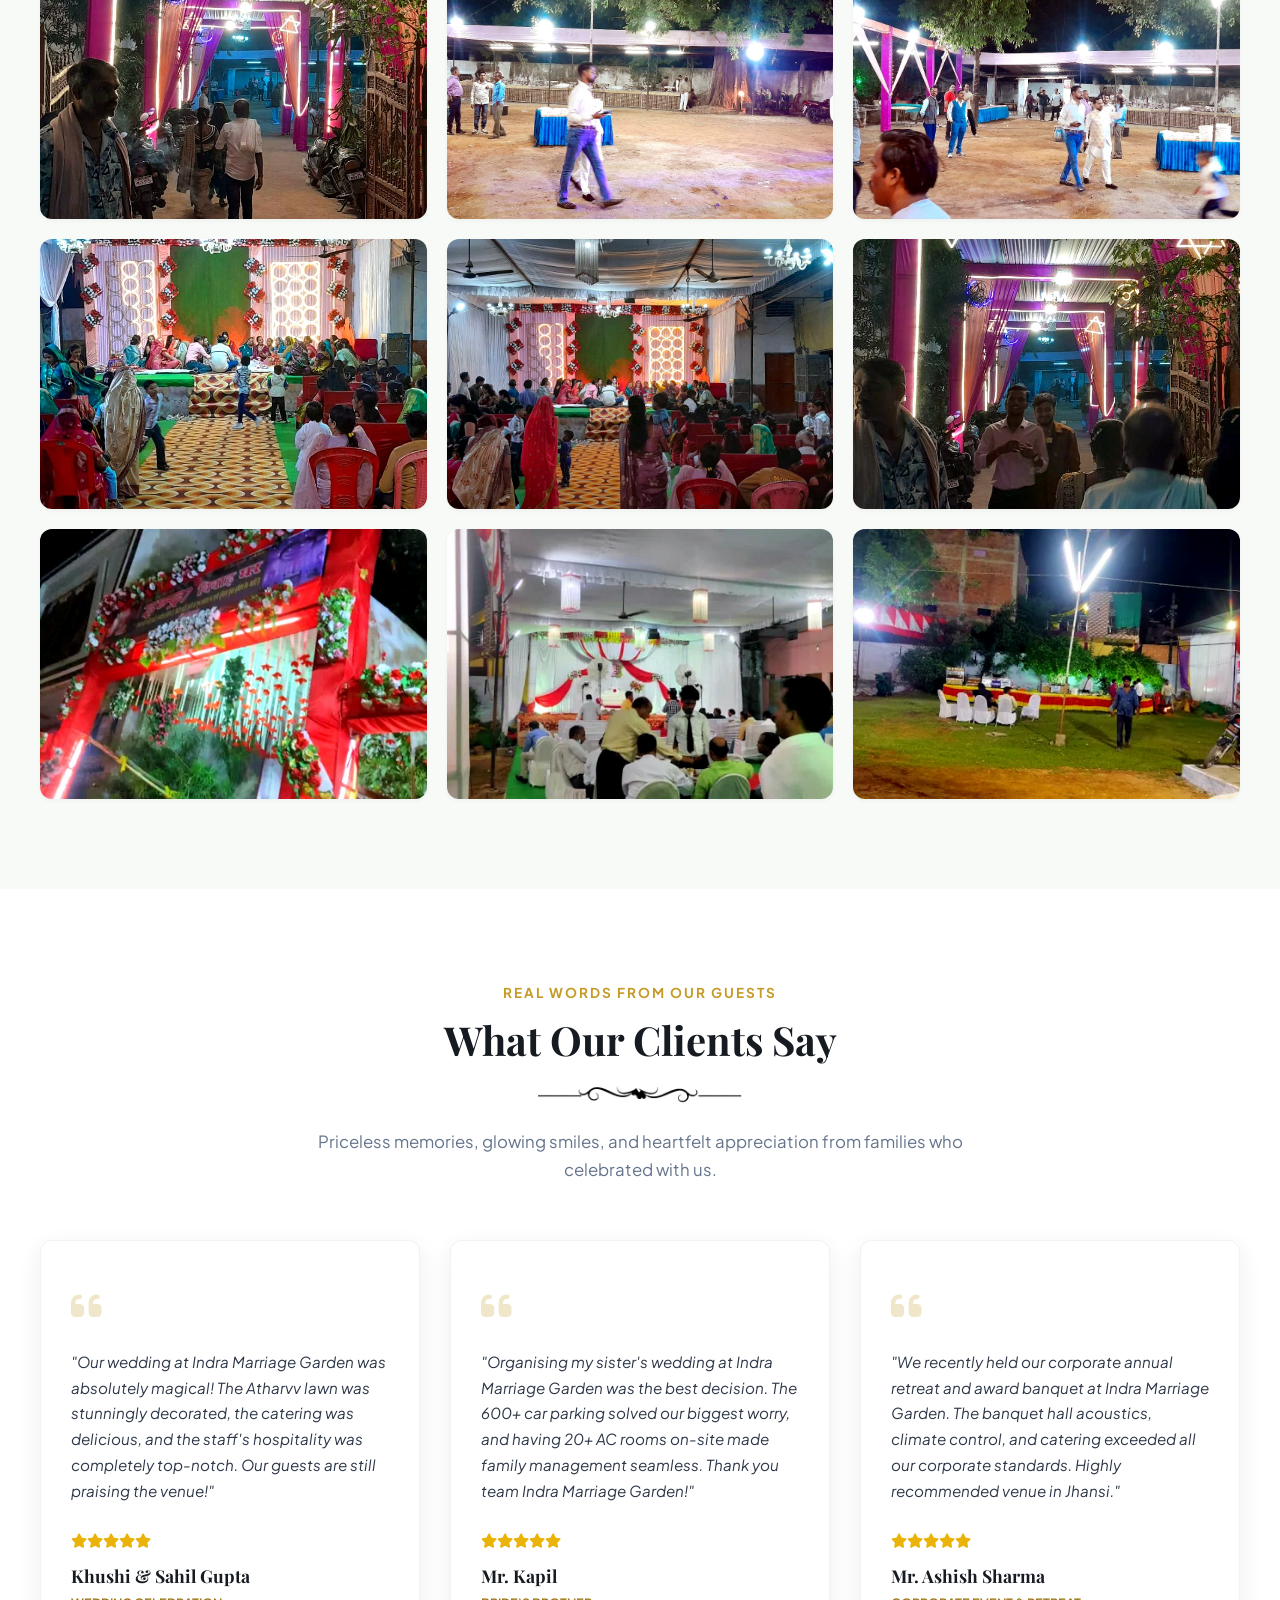
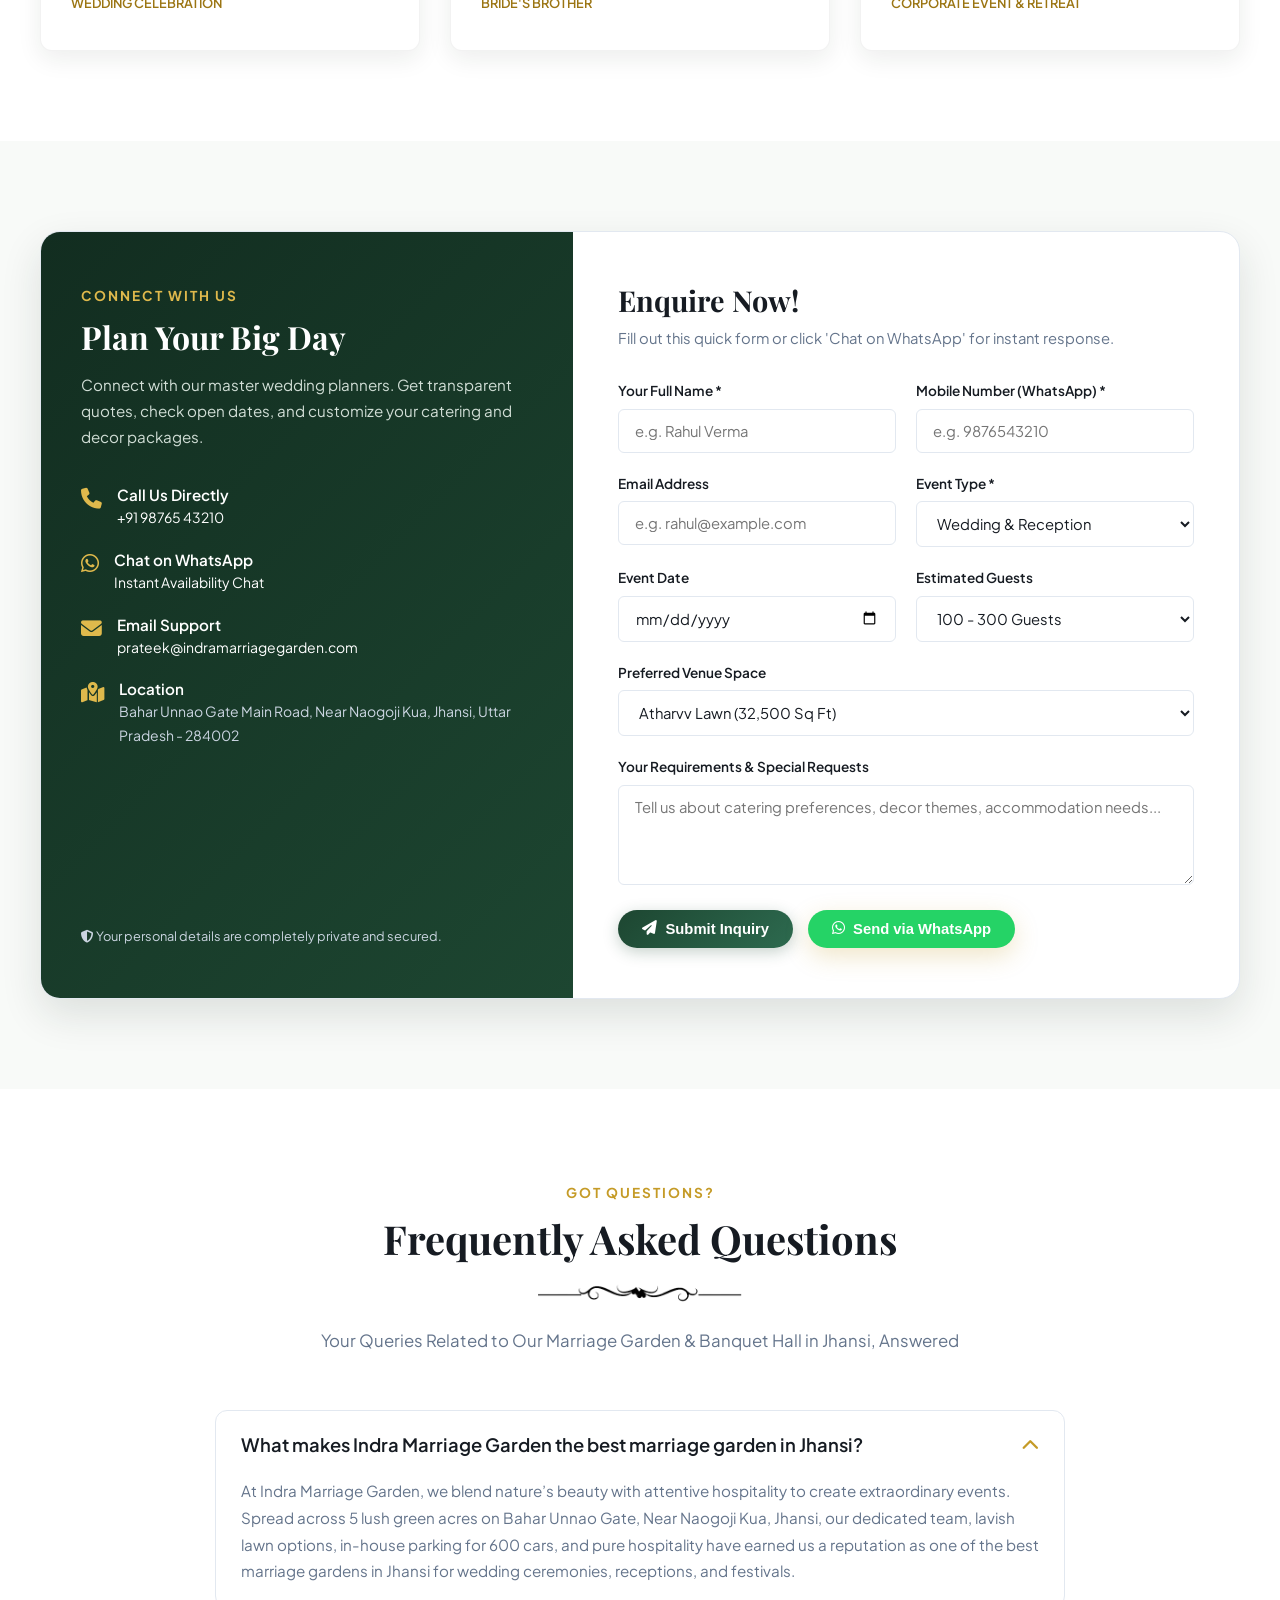
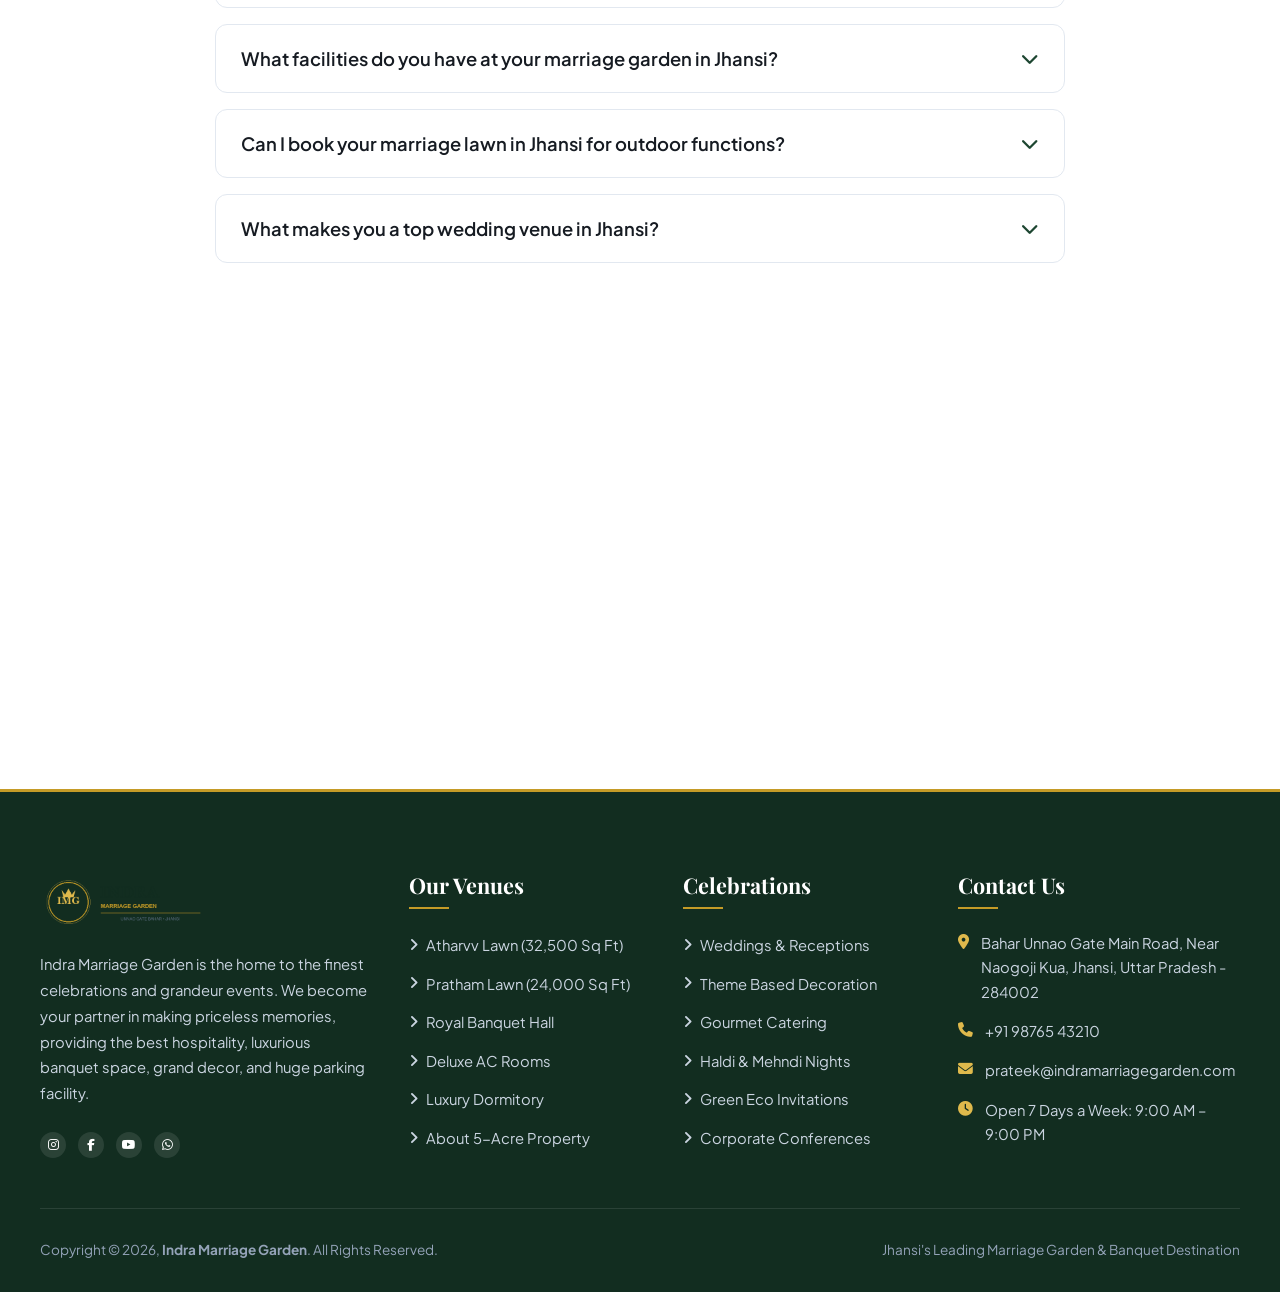
==== commit 3297458f: "Integrate authentic Indra Garden details: 12 real on-site photos, verified address, phone, email and" ====
--- a/index.html
+++ b/index.html
@@ -23,11 +23,11 @@
         <div class="top-bar-left">
           <div class="top-bar-item">
             <i class="fa-solid fa-location-dot"></i>
-            <span>Unnao Gate Bahar, Nagoji Ka Kua, Jhansi, Uttar Pradesh</span>
+            <span>Bahar Unnao Gate Main Road, Near Naogoji Kua, Jhansi, Uttar Pradesh - 284002</span>
           </div>
           <div class="top-bar-item">
             <i class="fa-solid fa-phone"></i>
-            <a href="tel:+919589008911">+91 95890 08911</a>
+            <a href="tel:+919876543210">+91 98765 43210</a>
           </div>
           <div class="top-bar-item">
             <i class="fa-solid fa-envelope"></i>
@@ -39,7 +39,7 @@
             <a href="https://instagram.com/indra_marriage_garden" target="_blank" title="Instagram"><i class="fa-brands fa-instagram"></i></a>
             <a href="https://facebook.com" target="_blank" title="Facebook"><i class="fa-brands fa-facebook-f"></i></a>
             <a href="https://youtube.com" target="_blank" title="YouTube"><i class="fa-brands fa-youtube"></i></a>
-            <a href="https://wa.me/919589008911" target="_blank" title="WhatsApp"><i class="fa-brands fa-whatsapp"></i></a>
+            <a href="https://wa.me/919876543210" target="_blank" title="WhatsApp"><i class="fa-brands fa-whatsapp"></i></a>
           </div>
         </div>
       </div>
@@ -259,50 +259,50 @@
 
       <!-- Venue Tabs -->
       <div class="venue-tabs-nav">
-        <button class="tab-btn active" data-target="venue-atharvv">Atharvv Lawn</button>
-        <button class="tab-btn" data-target="venue-pratham">Pratham Lawn</button>
-        <button class="tab-btn" data-target="venue-banquet">Banquet Hall</button>
-        <button class="tab-btn" data-target="venue-rooms">Rooms & Dormitory</button>
-      </div>
-
-      <!-- Venue 1: Atharvv Lawn -->
+        <button class="tab-btn active" data-target="venue-atharvv">The Grand Open Lawn</button>
+        <button class="tab-btn" data-target="venue-pratham">Covered Dining Pavilion</button>
+        <button class="tab-btn" data-target="venue-banquet">Stage & Mandap Setup</button>
+        <button class="tab-btn" data-target="venue-rooms">Banquet & Dressing Suites</button>
+      </div>
+
+      <!-- Venue 1: The Grand Open Lawn -->
       <div class="venue-card-large" id="venue-atharvv">
         <div class="venue-image-wrap">
-          <img src="assets/images/atharvv-lawn.jpg" alt="Atharvv Lawn - Indra Marriage Garden">
-          <span class="venue-badge-tag"><i class="fa-solid fa-sparkles"></i> Grand Flagship Lawn</span>
+          <img src="assets/images/indra-aerial-lawn.jpg" alt="Indra Garden Grand Open Lawn">
+          <span class="venue-badge-tag"><i class="fa-solid fa-sparkles"></i> Grand Open Lawn</span>
         </div>
         <div class="venue-details-wrap">
-          <h3 class="venue-name">Atharvv Lawn</h3>
+          <h3 class="venue-name">The Grand Open Lawn</h3>
           <p class="venue-lead">
-            Atharvv Lawn offers enormous moments full of happiness and surprises. Exotic trees and manicured landscapes surround the scenic lawn. It is the biggest lawn on the property, perfectly planned for majestic royal weddings and gala receptions.
+            Expansive, open-air green grounds ideal for grand stage arrangements, beautiful mandaps, and evening celebrations with ample seating for all your attendees. Surrounded by perimeter trees and natural grass turf.
           </p>
           <div class="venue-spec-grid">
             <div class="venue-spec-item">
               <i class="fa-solid fa-maximize"></i>
               <div>
-                <div class="venue-spec-label">Area Size</div>
-                <div class="venue-spec-val">32,500 Sq. Ft.</div>
+                <div class="venue-spec-label">Area & Ambiance</div>
+                <div class="venue-spec-val">Lush Green Turf</div>
               </div>
             </div>
             <div class="venue-spec-item">
               <i class="fa-solid fa-users"></i>
               <div>
                 <div class="venue-spec-label">Capacity</div>
-                <div class="venue-spec-val">1400 - 1600+ Pax</div>
-              </div>
-            </div>
-            <div class="venue-spec-item">
-              <i class="fa-solid fa-car"></i>
-              <div>
-                <div class="venue-spec-label">Parking</div>
-                <div class="venue-spec-val">600+ Vehicles</div>
-              </div>
-            </div>
-            <div class="venue-spec-item">
-              <i class="fa-solid fa-champagne-glasses"></i>
-              <div>
-                <div class="venue-spec-label">Ideal For</div>
-                <div class="venue-spec-val">Weddings & Receptions</div>
+                <div class="venue-spec-val">1200 - 1600+ Pax</div>
+              </div>
+            </div>
+            <div class="venue-spec-item">
+              <i class="fa-solid fa-road"></i>
+              <div>
+                <div class="venue-spec-label">Baraat Entry</div>
+                <div class="venue-spec-val">Wide Entry Pathway</div>
+              </div>
+            </div>
+            <div class="venue-spec-item">
+              <i class="fa-solid fa-star"></i>
+              <div>
+                <div class="venue-spec-label">Atmosphere</div>
+                <div class="venue-spec-val">Open-air Starlit Sky</div>
               </div>
             </div>
           </div>
@@ -313,146 +313,146 @@
         </div>
       </div>
 
-      <!-- Venue 2: Pratham Lawn (Hidden by default, shown via tabs) -->
+      <!-- Venue 2: Covered Dining Pavilion -->
       <div class="venue-card-large" id="venue-pratham" style="display: none;">
         <div class="venue-image-wrap">
-          <img src="assets/images/decor-1.jpg" alt="Pratham Lawn - Indra Marriage Garden">
-          <span class="venue-badge-tag"><i class="fa-solid fa-sun"></i> Open-Air Gazebo Setting</span>
+          <img src="assets/images/indra-dining-pavilion.jpg" alt="Indra Garden Covered Dining Pavilion">
+          <span class="venue-badge-tag"><i class="fa-solid fa-utensils"></i> Weatherproof Dining</span>
         </div>
         <div class="venue-details-wrap">
-          <h3 class="venue-name">Pratham Lawn</h3>
+          <h3 class="venue-name">Covered Dining Pavilion</h3>
           <p class="venue-lead">
-            Pratham Lawn features an open-air gazebo and lush emerald carpet setting. Tailored for vibrant pre-wedding gatherings, musical sangeet nights, ring ceremonies, and elegant intimate wedding banquets.
+            A sheltered catering and buffet pavilion that shields against seasonal weather changes, keeping your food counters, dessert points, and guests well-protected throughout the celebration.
           </p>
           <div class="venue-spec-grid">
             <div class="venue-spec-item">
-              <i class="fa-solid fa-maximize"></i>
-              <div>
-                <div class="venue-spec-label">Area Size</div>
-                <div class="venue-spec-val">24,000 Sq. Ft.</div>
+              <i class="fa-solid fa-umbrella"></i>
+              <div>
+                <div class="venue-spec-label">Weatherproof</div>
+                <div class="venue-spec-val">Covered Pavilion</div>
+              </div>
+            </div>
+            <div class="venue-spec-item">
+              <i class="fa-solid fa-bowl-food"></i>
+              <div>
+                <div class="venue-spec-label">Catering Setup</div>
+                <div class="venue-spec-val">Buffet & Chaat Zones</div>
+              </div>
+            </div>
+            <div class="venue-spec-item">
+              <i class="fa-solid fa-faucet-detergent"></i>
+              <div>
+                <div class="venue-spec-label">Amenities</div>
+                <div class="venue-spec-val">Handwash Facilities</div>
               </div>
             </div>
             <div class="venue-spec-item">
               <i class="fa-solid fa-users"></i>
               <div>
                 <div class="venue-spec-label">Capacity</div>
-                <div class="venue-spec-val">500 - 700 Pax</div>
-              </div>
-            </div>
-            <div class="venue-spec-item">
-              <i class="fa-solid fa-archway"></i>
-              <div>
-                <div class="venue-spec-label">Key Feature</div>
-                <div class="venue-spec-val">Open Air Gazebo</div>
-              </div>
-            </div>
-            <div class="venue-spec-item">
-              <i class="fa-solid fa-music"></i>
-              <div>
-                <div class="venue-spec-label">Best For</div>
-                <div class="venue-spec-val">Haldi / Sangeet / Cocktails</div>
+                <div class="venue-spec-val">Spacious Aisles</div>
               </div>
             </div>
           </div>
           <div>
             <a href="pratham-lawn.html" class="btn btn-outline" style="margin-right: 10px;">View Full Details</a>
-            <a href="#inquiry" class="btn btn-primary">Book This Lawn</a>
-          </div>
-        </div>
-      </div>
-
-      <!-- Venue 3: Banquet Hall (Hidden by default) -->
+            <a href="#inquiry" class="btn btn-primary">Enquire for Dining</a>
+          </div>
+        </div>
+      </div>
+
+      <!-- Venue 3: Stage & Mandap Setup -->
       <div class="venue-card-large" id="venue-banquet" style="display: none;">
         <div class="venue-image-wrap">
-          <img src="assets/images/banquet-hall.jpg" alt="Banquet Hall - Indra Marriage Garden">
-          <span class="venue-badge-tag"><i class="fa-solid fa-snowflake"></i> Fully Air Conditioned</span>
+          <img src="assets/images/indra-stage-mandap.jpg" alt="Indra Garden Royal Stage & Mandap">
+          <span class="venue-badge-tag"><i class="fa-solid fa-crown"></i> Royal Stage Setup</span>
         </div>
         <div class="venue-details-wrap">
-          <h3 class="venue-name">Royal Banquet Hall</h3>
+          <h3 class="venue-name">Royal Stage & Mandap</h3>
           <p class="venue-lead">
-            Our banquet hall is architecturally planned, which makes your event the best one. It has successfully handled over 2000 different events. Fully air-conditioned with grand interior acoustics, chandelier illumination, and ambient luxury.
+            Bespoke wedding stage setups adorned with grand floral backdrops, royal seating thrones, and ambient spotlights. Tailored to make the bride and groom look like royalty for wedding photography.
           </p>
           <div class="venue-spec-grid">
             <div class="venue-spec-item">
-              <i class="fa-solid fa-maximize"></i>
-              <div>
-                <div class="venue-spec-label">Area Size</div>
-                <div class="venue-spec-val">3,500 Sq. Ft.</div>
-              </div>
-            </div>
-            <div class="venue-spec-item">
-              <i class="fa-solid fa-users"></i>
-              <div>
-                <div class="venue-spec-label">Capacity</div>
-                <div class="venue-spec-val">300 - 400 Pax</div>
-              </div>
-            </div>
-            <div class="venue-spec-item">
-              <i class="fa-solid fa-temperature-arrow-down"></i>
-              <div>
-                <div class="venue-spec-label">Climate</div>
-                <div class="venue-spec-val">100% Central AC</div>
-              </div>
-            </div>
-            <div class="venue-spec-item">
-              <i class="fa-solid fa-briefcase"></i>
-              <div>
-                <div class="venue-spec-label">Best For</div>
-                <div class="venue-spec-val">Conferences & Birthdays</div>
+              <i class="fa-solid fa-wand-magic-sparkles"></i>
+              <div>
+                <div class="venue-spec-label">Decor</div>
+                <div class="venue-spec-val">Theme Floral Mandap</div>
+              </div>
+            </div>
+            <div class="venue-spec-item">
+              <i class="fa-solid fa-lightbulb"></i>
+              <div>
+                <div class="venue-spec-label">Lighting</div>
+                <div class="venue-spec-val">Warm Spotlights & Pyros</div>
+              </div>
+            </div>
+            <div class="venue-spec-item">
+              <i class="fa-solid fa-camera"></i>
+              <div>
+                <div class="venue-spec-label">Photography</div>
+                <div class="venue-spec-val">High-Angle Visibility</div>
+              </div>
+            </div>
+            <div class="venue-spec-item">
+              <i class="fa-solid fa-couch"></i>
+              <div>
+                <div class="venue-spec-label">Throne</div>
+                <div class="venue-spec-val">Royal Sofa & Chairs</div>
               </div>
             </div>
           </div>
           <div>
             <a href="banquet-hall.html" class="btn btn-outline" style="margin-right: 10px;">View Full Details</a>
-            <a href="#inquiry" class="btn btn-primary">Book Banquet Hall</a>
-          </div>
-        </div>
-      </div>
-
-      <!-- Venue 4: Rooms & Dormitory (Hidden by default) -->
+            <a href="#inquiry" class="btn btn-primary">Book This Setup</a>
+          </div>
+        </div>
+      </div>
+
+      <!-- Venue 4: Banquet & Dressing Suites -->
       <div class="venue-card-large" id="venue-rooms" style="display: none;">
         <div class="venue-image-wrap">
-          <img src="assets/images/rooms.jpg" alt="Luxury Rooms - Indra Marriage Garden">
-          <span class="venue-badge-tag"><i class="fa-solid fa-hotel"></i> Stay & Hospitality</span>
+          <img src="assets/images/indra-banquet-setup.jpg" alt="Indra Garden Banquet & Dressing Suites">
+          <span class="venue-badge-tag"><i class="fa-solid fa-door-open"></i> Private Suites</span>
         </div>
         <div class="venue-details-wrap">
-          <h3 class="venue-name">Luxury AC Rooms & Dormitories</h3>
+          <h3 class="venue-name">Banquet & Dressing Suites</h3>
           <p class="venue-lead">
-            Relax in total comfort. We feature 250 Sq Ft triple occupancy luxury AC rooms with garden views and modern washroom amenities, plus a spacious 600 Sq Ft fully air-conditioned dormitory with premium bunk beds for large wedding squads.
+            Equipped with private dressing suites offering full-length vanity mirrors, attached washrooms, and dressing space for bride, groom, and close families to prepare comfortably on-site.
           </p>
           <div class="venue-spec-grid">
             <div class="venue-spec-item">
-              <i class="fa-solid fa-door-open"></i>
-              <div>
-                <div class="venue-spec-label">Private Rooms</div>
-                <div class="venue-spec-val">20+ AC Deluxe Rooms</div>
-              </div>
-            </div>
-            <div class="venue-spec-item">
-              <i class="fa-solid fa-bed"></i>
-              <div>
-                <div class="venue-spec-label">Dormitory Area</div>
-                <div class="venue-spec-val">600 Sq. Ft. Bunk Setup</div>
-              </div>
-            </div>
-            <div class="venue-spec-item">
-              <i class="fa-solid fa-bell-concierge"></i>
-              <div>
-                <div class="venue-spec-label">Room Service</div>
-                <div class="venue-spec-val">24/7 Dedicated Care</div>
-              </div>
-            </div>
-            <div class="venue-spec-item">
-              <i class="fa-solid fa-bath"></i>
-              <div>
-                <div class="venue-spec-label">Amenities</div>
-                <div class="venue-spec-val">Modern Ensuite Baths</div>
+              <i class="fa-solid fa-vest"></i>
+              <div>
+                <div class="venue-spec-label">Bridal Room</div>
+                <div class="venue-spec-val">Private AC Suite</div>
+              </div>
+            </div>
+            <div class="venue-spec-item">
+              <i class="fa-solid fa-shield"></i>
+              <div>
+                <div class="venue-spec-label">Security</div>
+                <div class="venue-spec-val">Secure Trousseau Storage</div>
+              </div>
+            </div>
+            <div class="venue-spec-item">
+              <i class="fa-solid fa-restroom"></i>
+              <div>
+                <div class="venue-spec-label">Washrooms</div>
+                <div class="venue-spec-val">Attached Ensuite Baths</div>
+              </div>
+            </div>
+            <div class="venue-spec-item">
+              <i class="fa-solid fa-location-crosshairs"></i>
+              <div>
+                <div class="venue-spec-label">Proximity</div>
+                <div class="venue-spec-val">Direct Stage Access</div>
               </div>
             </div>
           </div>
           <div>
             <a href="rooms.html" class="btn btn-outline" style="margin-right: 10px;">View Full Details</a>
-            <a href="#inquiry" class="btn btn-primary">Enquire Stays</a>
+            <a href="#inquiry" class="btn btn-primary">Enquire Suites</a>
           </div>
         </div>
       </div>
@@ -629,74 +629,96 @@
       <!-- Filters -->
       <div class="gallery-filters">
         <button class="filter-btn active" data-filter="all">All Photos</button>
-        <button class="filter-btn" data-filter="venues">Lawns & Halls</button>
-        <button class="filter-btn" data-filter="decor">Decorations</button>
-        <button class="filter-btn" data-filter="events">Celebrations</button>
+        <button class="filter-btn" data-filter="lawn">Lawn & Grounds</button>
+        <button class="filter-btn" data-filter="stage">Stage & Mandap</button>
+        <button class="filter-btn" data-filter="dining">Dining & Pavilion</button>
+        <button class="filter-btn" data-filter="campus">Campus & Entry</button>
       </div>
 
       <!-- Grid -->
       <div class="gallery-grid">
-        <div class="gallery-item" data-category="venues">
-          <img src="assets/images/atharvv-lawn.jpg" alt="Atharvv Lawn View">
+        <div class="gallery-item" data-category="stage">
+          <img src="assets/images/indra-stage-mandap.jpg" alt="Indra Garden Stage & Mandap">
           <div class="gallery-hover-overlay">
             <i class="fa-solid fa-magnifying-glass-plus"></i>
-            <span>Atharvv Lawn</span>
-          </div>
-        </div>
-        <div class="gallery-item" data-category="venues">
-          <img src="assets/images/banquet-hall.jpg" alt="Banquet Hall Interior">
+            <span>Stage & Mandap</span>
+          </div>
+        </div>
+        <div class="gallery-item" data-category="lawn">
+          <img src="assets/images/indra-hero-night.jpg" alt="Indra Garden Evening Lawn">
           <div class="gallery-hover-overlay">
             <i class="fa-solid fa-magnifying-glass-plus"></i>
-            <span>Banquet Hall</span>
-          </div>
-        </div>
-        <div class="gallery-item" data-category="decor">
-          <img src="assets/images/decor-1.jpg" alt="Stage Decoration">
+            <span>Evening Lawn & Night Lights</span>
+          </div>
+        </div>
+        <div class="gallery-item" data-category="dining">
+          <img src="assets/images/indra-dining-pavilion.jpg" alt="Indra Garden Dining Pavilion">
           <div class="gallery-hover-overlay">
             <i class="fa-solid fa-magnifying-glass-plus"></i>
-            <span>Grand Stage Decor</span>
-          </div>
-        </div>
-        <div class="gallery-item" data-category="decor">
-          <img src="assets/images/decor-3.png" alt="Floral Passage">
+            <span>Covered Dining Pavilion</span>
+          </div>
+        </div>
+        <div class="gallery-item" data-category="stage">
+          <img src="assets/images/indra-stage-portrait.jpg" alt="Indra Garden Stage Portrait">
           <div class="gallery-hover-overlay">
             <i class="fa-solid fa-magnifying-glass-plus"></i>
-            <span>Floral Passage Walkway</span>
-          </div>
-        </div>
-        <div class="gallery-item" data-category="events">
-          <img src="assets/images/wedding-reception.webp" alt="Wedding Reception">
+            <span>Royal Throne & Stage</span>
+          </div>
+        </div>
+        <div class="gallery-item" data-category="lawn">
+          <img src="assets/images/indra-lawn-daytime.jpg" alt="Indra Garden Daytime Lawn">
           <div class="gallery-hover-overlay">
             <i class="fa-solid fa-magnifying-glass-plus"></i>
-            <span>Wedding Reception</span>
-          </div>
-        </div>
-        <div class="gallery-item" data-category="events">
-          <img src="assets/images/sangeet.jpg" alt="Sangeet Night">
+            <span>Daytime Lush Green Lawn</span>
+          </div>
+        </div>
+        <div class="gallery-item" data-category="lawn">
+          <img src="assets/images/indra-aerial-lawn.jpg" alt="Indra Garden Grounds Overview">
           <div class="gallery-hover-overlay">
             <i class="fa-solid fa-magnifying-glass-plus"></i>
-            <span>Sangeet Night</span>
-          </div>
-        </div>
-        <div class="gallery-item" data-category="decor">
-          <img src="assets/images/decor-4.jpg" alt="Selfie Corner">
+            <span>Aerial Grounds Overview</span>
+          </div>
+        </div>
+        <div class="gallery-item" data-category="campus">
+          <img src="assets/images/indra-entrance-gate.jpg" alt="Indra Garden Entrance Gate">
           <div class="gallery-hover-overlay">
             <i class="fa-solid fa-magnifying-glass-plus"></i>
-            <span>Selfie Corner</span>
-          </div>
-        </div>
-        <div class="gallery-item" data-category="venues">
-          <img src="assets/images/rooms.jpg" alt="Luxury Room">
+            <span>Main Entrance Gate</span>
+          </div>
+        </div>
+        <div class="gallery-item" data-category="dining">
+          <img src="assets/images/indra-banquet-setup.jpg" alt="Indra Garden Banquet Seating">
           <div class="gallery-hover-overlay">
             <i class="fa-solid fa-magnifying-glass-plus"></i>
-            <span>AC Deluxe Room</span>
-          </div>
-        </div>
-        <div class="gallery-item" data-category="decor">
-          <img src="assets/images/decor-5.jpg" alt="Dining Decor">
+            <span>Banquet & Dining Setup</span>
+          </div>
+        </div>
+        <div class="gallery-item" data-category="stage">
+          <img src="assets/images/indra-night-decor.jpg" alt="Indra Garden Night Decor">
           <div class="gallery-hover-overlay">
             <i class="fa-solid fa-magnifying-glass-plus"></i>
-            <span>Royal Dining Setup</span>
+            <span>Night Ambiance & Decor</span>
+          </div>
+        </div>
+        <div class="gallery-item" data-category="campus">
+          <img src="assets/images/indra-venue-view-1.jpg" alt="Indra Garden Campus View">
+          <div class="gallery-hover-overlay">
+            <i class="fa-solid fa-magnifying-glass-plus"></i>
+            <span>Campus Panorama</span>
+          </div>
+        </div>
+        <div class="gallery-item" data-category="campus">
+          <img src="assets/images/indra-venue-view-2.jpg" alt="Indra Garden Gathering Space">
+          <div class="gallery-hover-overlay">
+            <i class="fa-solid fa-magnifying-glass-plus"></i>
+            <span>Gathering Space</span>
+          </div>
+        </div>
+        <div class="gallery-item" data-category="campus">
+          <img src="assets/images/indra-venue-view-3.jpg" alt="Indra Garden Campus Walkway">
+          <div class="gallery-hover-overlay">
+            <i class="fa-solid fa-magnifying-glass-plus"></i>
+            <span>Campus Walkway</span>
           </div>
         </div>
       </div>
@@ -798,14 +820,14 @@
                 <i class="fa-solid fa-phone"></i>
                 <div>
                   <h5>Call Us Directly</h5>
-                  <p><a href="tel:+919589008911" style="color:#fff;">+91 95890 08911</a></p>
+                  <p><a href="tel:+919876543210" style="color:#fff;">+91 98765 43210</a></p>
                 </div>
               </div>
               <div class="inquiry-contact-item">
                 <i class="fa-brands fa-whatsapp"></i>
                 <div>
                   <h5>Chat on WhatsApp</h5>
-                  <p><a href="https://wa.me/919589008911" target="_blank" style="color:#fff;">Instant Availability Chat</a></p>
+                  <p><a href="https://wa.me/919876543210" target="_blank" style="color:#fff;">Instant Availability Chat</a></p>
                 </div>
               </div>
               <div class="inquiry-contact-item">
@@ -819,7 +841,7 @@
                 <i class="fa-solid fa-map-location-dot"></i>
                 <div>
                   <h5>Location</h5>
-                  <p>Unnao Gate Bahar, Nagoji Ka Kua, Jhansi, Uttar Pradesh</p>
+                  <p>Bahar Unnao Gate Main Road, Near Naogoji Kua, Jhansi, Uttar Pradesh - 284002</p>
                 </div>
               </div>
             </div>
@@ -935,7 +957,7 @@
             <i class="fa-solid fa-chevron-down"></i>
           </div>
           <div class="faq-body">
-            At Indra Marriage Garden, we blend nature’s beauty with attentive hospitality to create extraordinary events. Spread across 5 lush green acres on Unnao Gate Bahar, Nagoji Ka Kua, Jhansi, our dedicated team, lavish lawn options, in-house parking for 600 cars, and pure hospitality have earned us a reputation as one of the best marriage gardens in Jhansi for wedding ceremonies, receptions, and festivals.
+            At Indra Marriage Garden, we blend nature’s beauty with attentive hospitality to create extraordinary events. Spread across 5 lush green acres on Bahar Unnao Gate, Near Naogoji Kua, Jhansi, our dedicated team, lavish lawn options, in-house parking for 600 cars, and pure hospitality have earned us a reputation as one of the best marriage gardens in Jhansi for wedding ceremonies, receptions, and festivals.
           </div>
         </div>
 
@@ -1001,7 +1023,7 @@
             <a href="https://instagram.com/indra_marriage_garden" target="_blank" title="Instagram"><i class="fa-brands fa-instagram"></i></a>
             <a href="https://facebook.com" target="_blank" title="Facebook"><i class="fa-brands fa-facebook-f"></i></a>
             <a href="https://youtube.com" target="_blank" title="YouTube"><i class="fa-brands fa-youtube"></i></a>
-            <a href="https://wa.me/919589008911" target="_blank" title="WhatsApp"><i class="fa-brands fa-whatsapp"></i></a>
+            <a href="https://wa.me/919876543210" target="_blank" title="WhatsApp"><i class="fa-brands fa-whatsapp"></i></a>
           </div>
         </div>
 
@@ -1037,11 +1059,11 @@
           <ul class="footer-contact-info">
             <li>
               <i class="fa-solid fa-location-dot"></i>
-              <span>Unnao Gate Bahar, Nagoji Ka Kua, Jhansi, Uttar Pradesh</span>
+              <span>Bahar Unnao Gate Main Road, Near Naogoji Kua, Jhansi, Uttar Pradesh - 284002</span>
             </li>
             <li>
               <i class="fa-solid fa-phone"></i>
-              <a href="tel:+919589008911" style="color:#cbd5e1;">+91 95890 08911</a>
+              <a href="tel:+919876543210" style="color:#cbd5e1;">+91 98765 43210</a>
             </li>
             <li>
               <i class="fa-solid fa-envelope"></i>
@@ -1069,7 +1091,7 @@
 
   <!-- Floating Quick Actions -->
   <div class="floating-actions">
-    <a href="https://wa.me/919589008911?text=Hello%20Indra%20Greens,%20I%20want%20to%20enquire%20about%20event%20booking%20and%20rates." 
+    <a href="https://wa.me/919876543210?text=Hello%20Indra%20Greens,%20I%20want%20to%20enquire%20about%20event%20booking%20and%20rates." 
        class="float-btn float-whatsapp" 
        target="_blank" 
        title="Chat on WhatsApp">
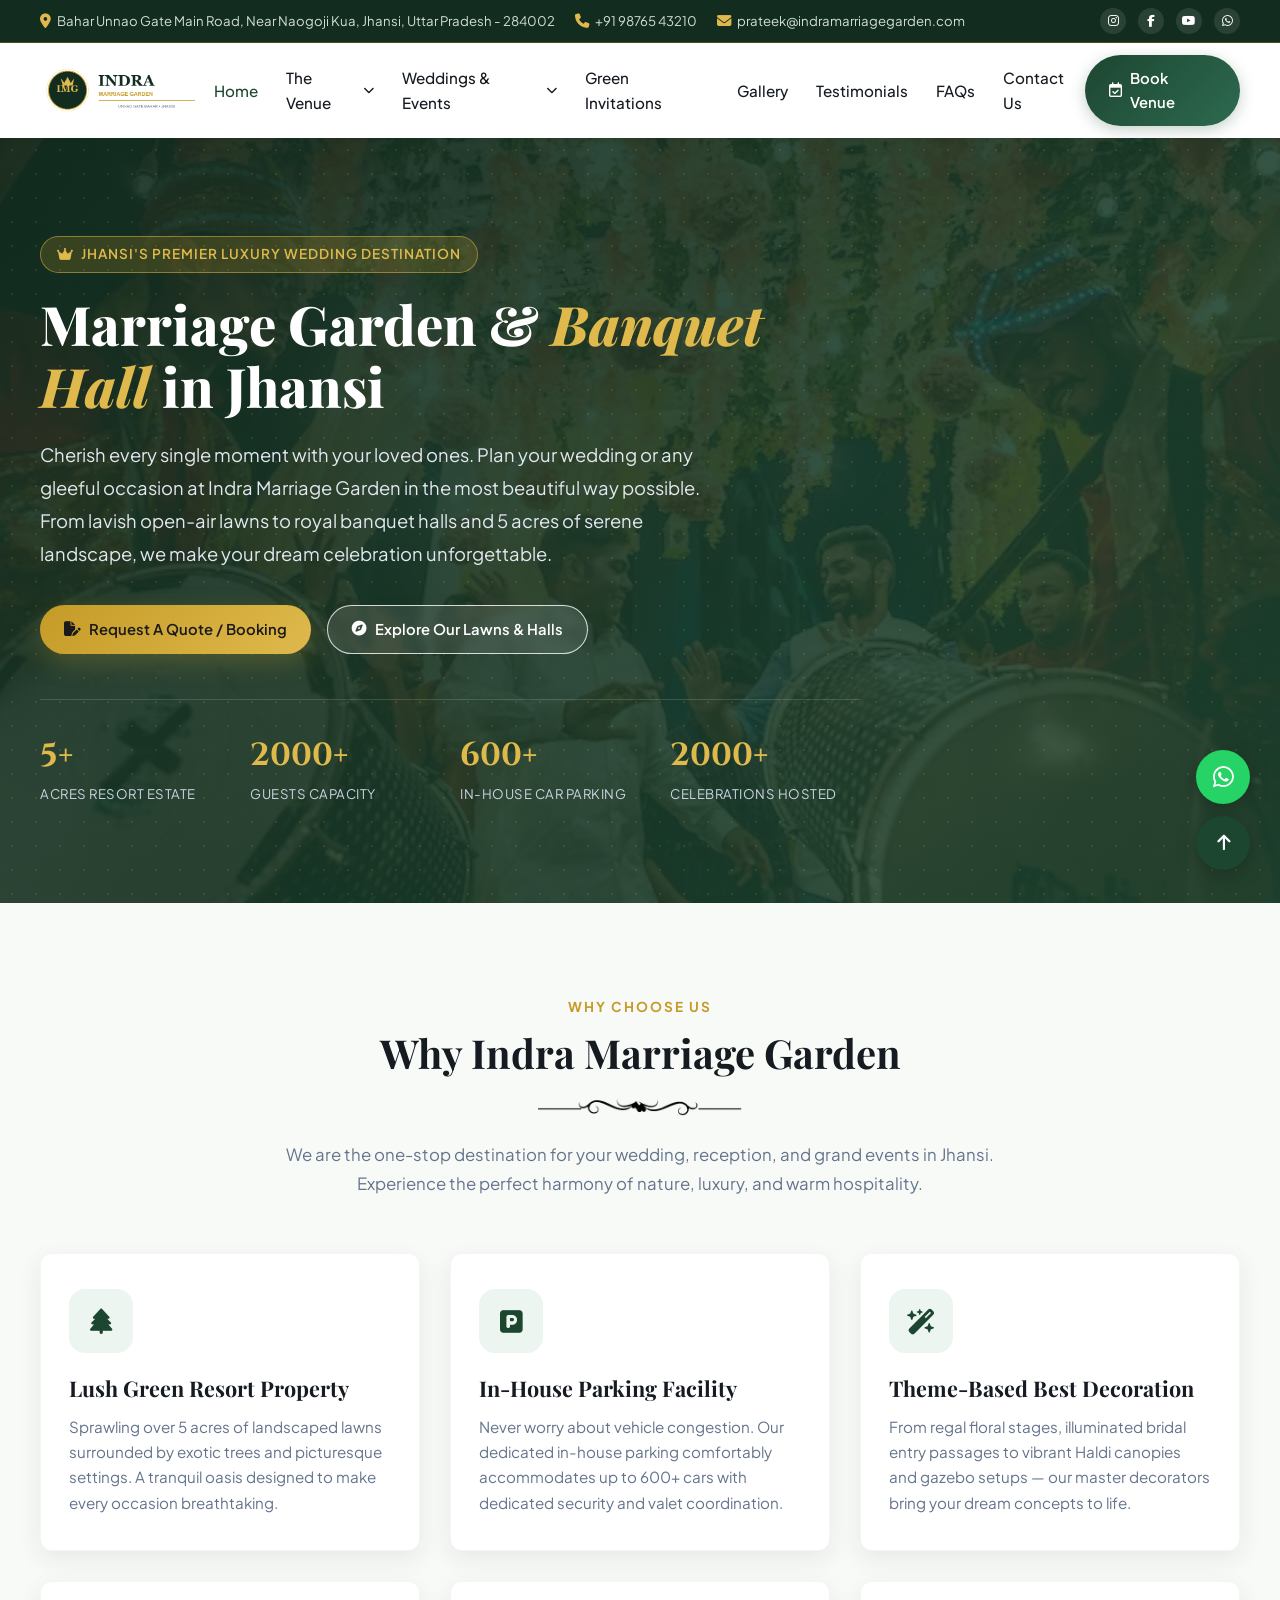
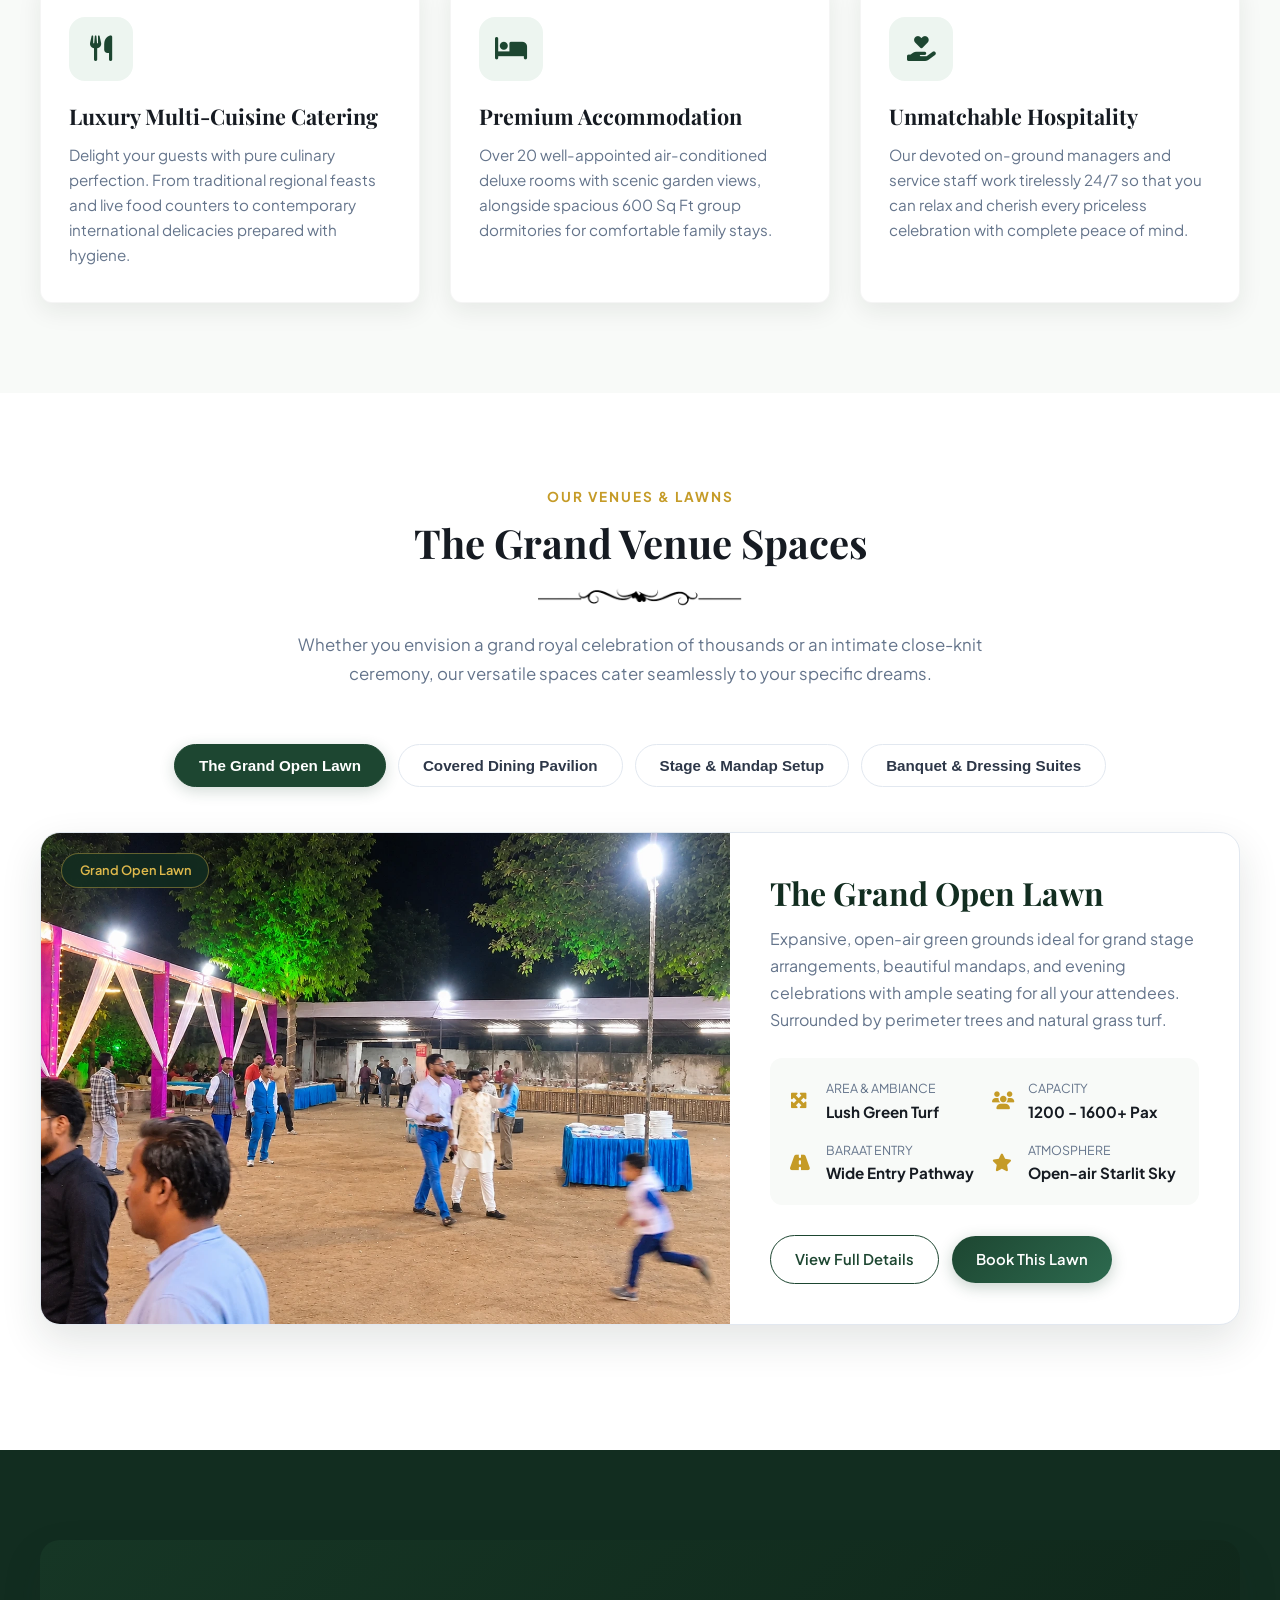
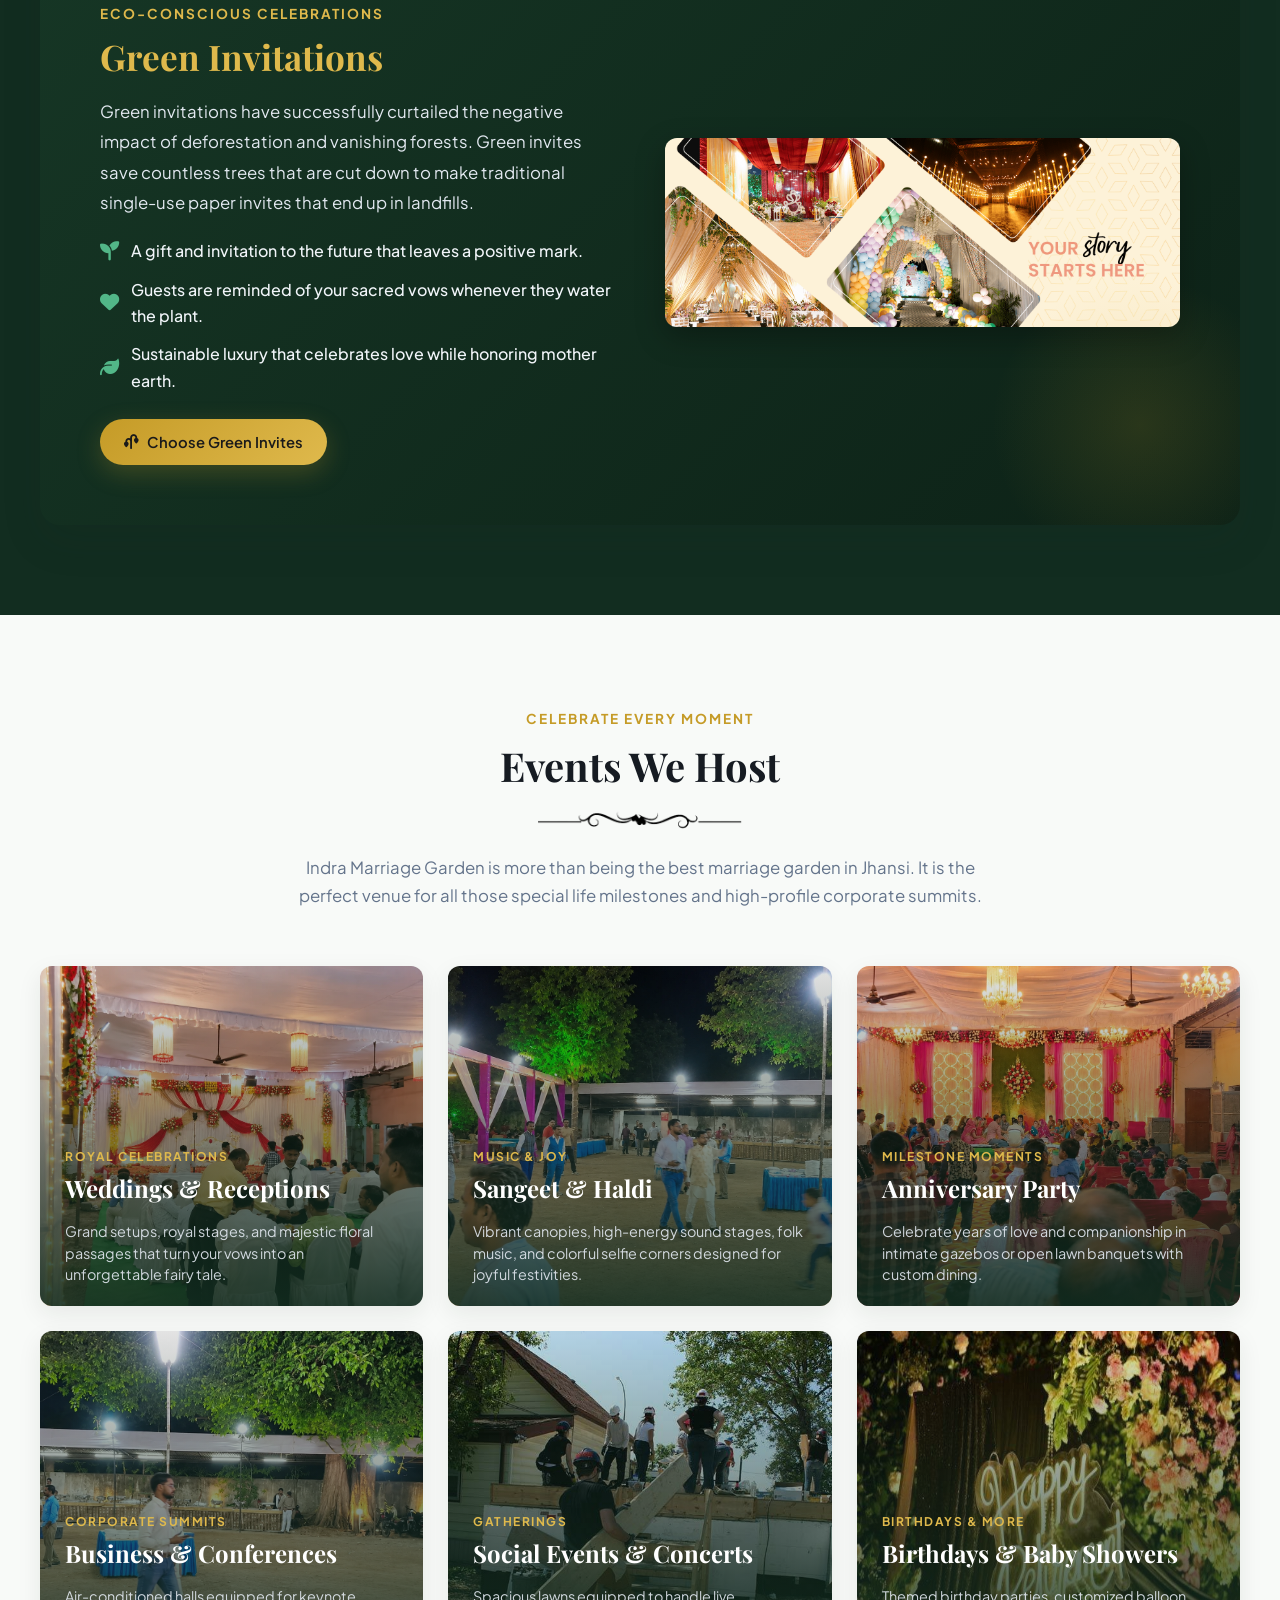
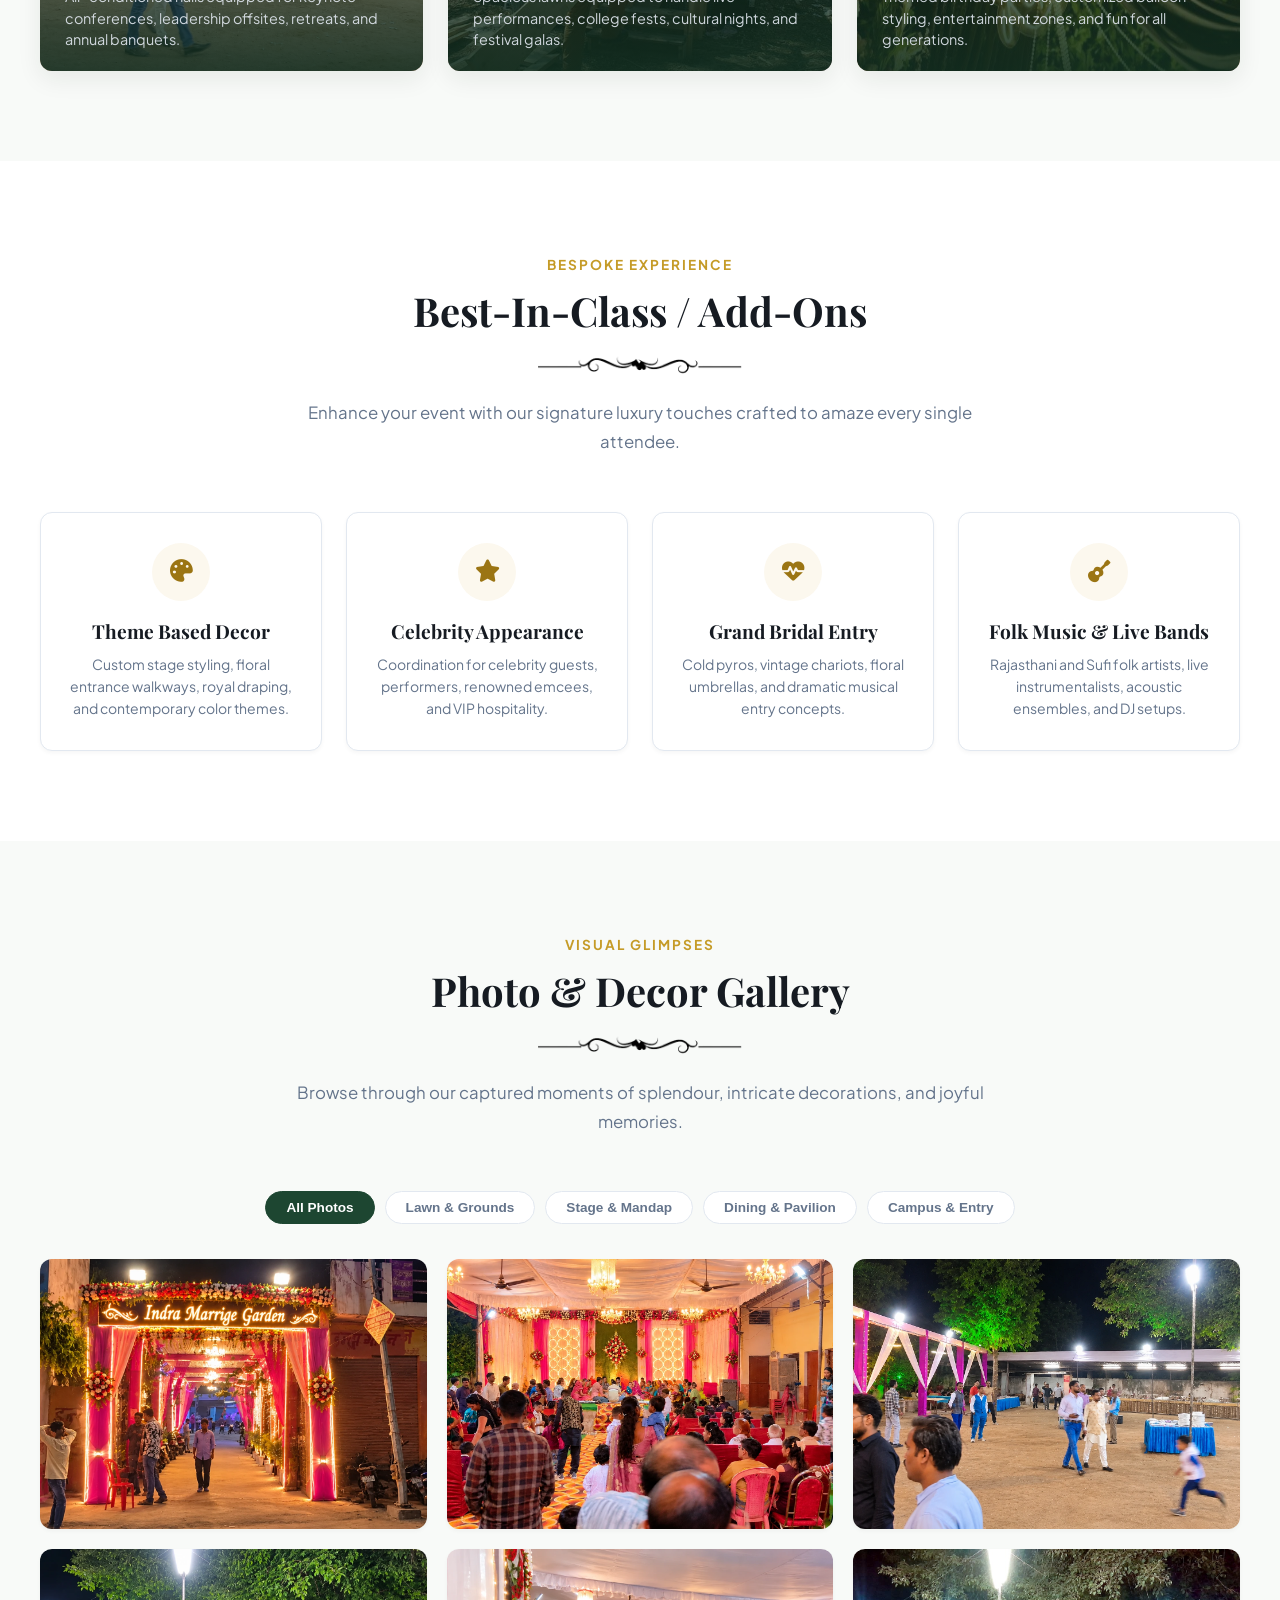
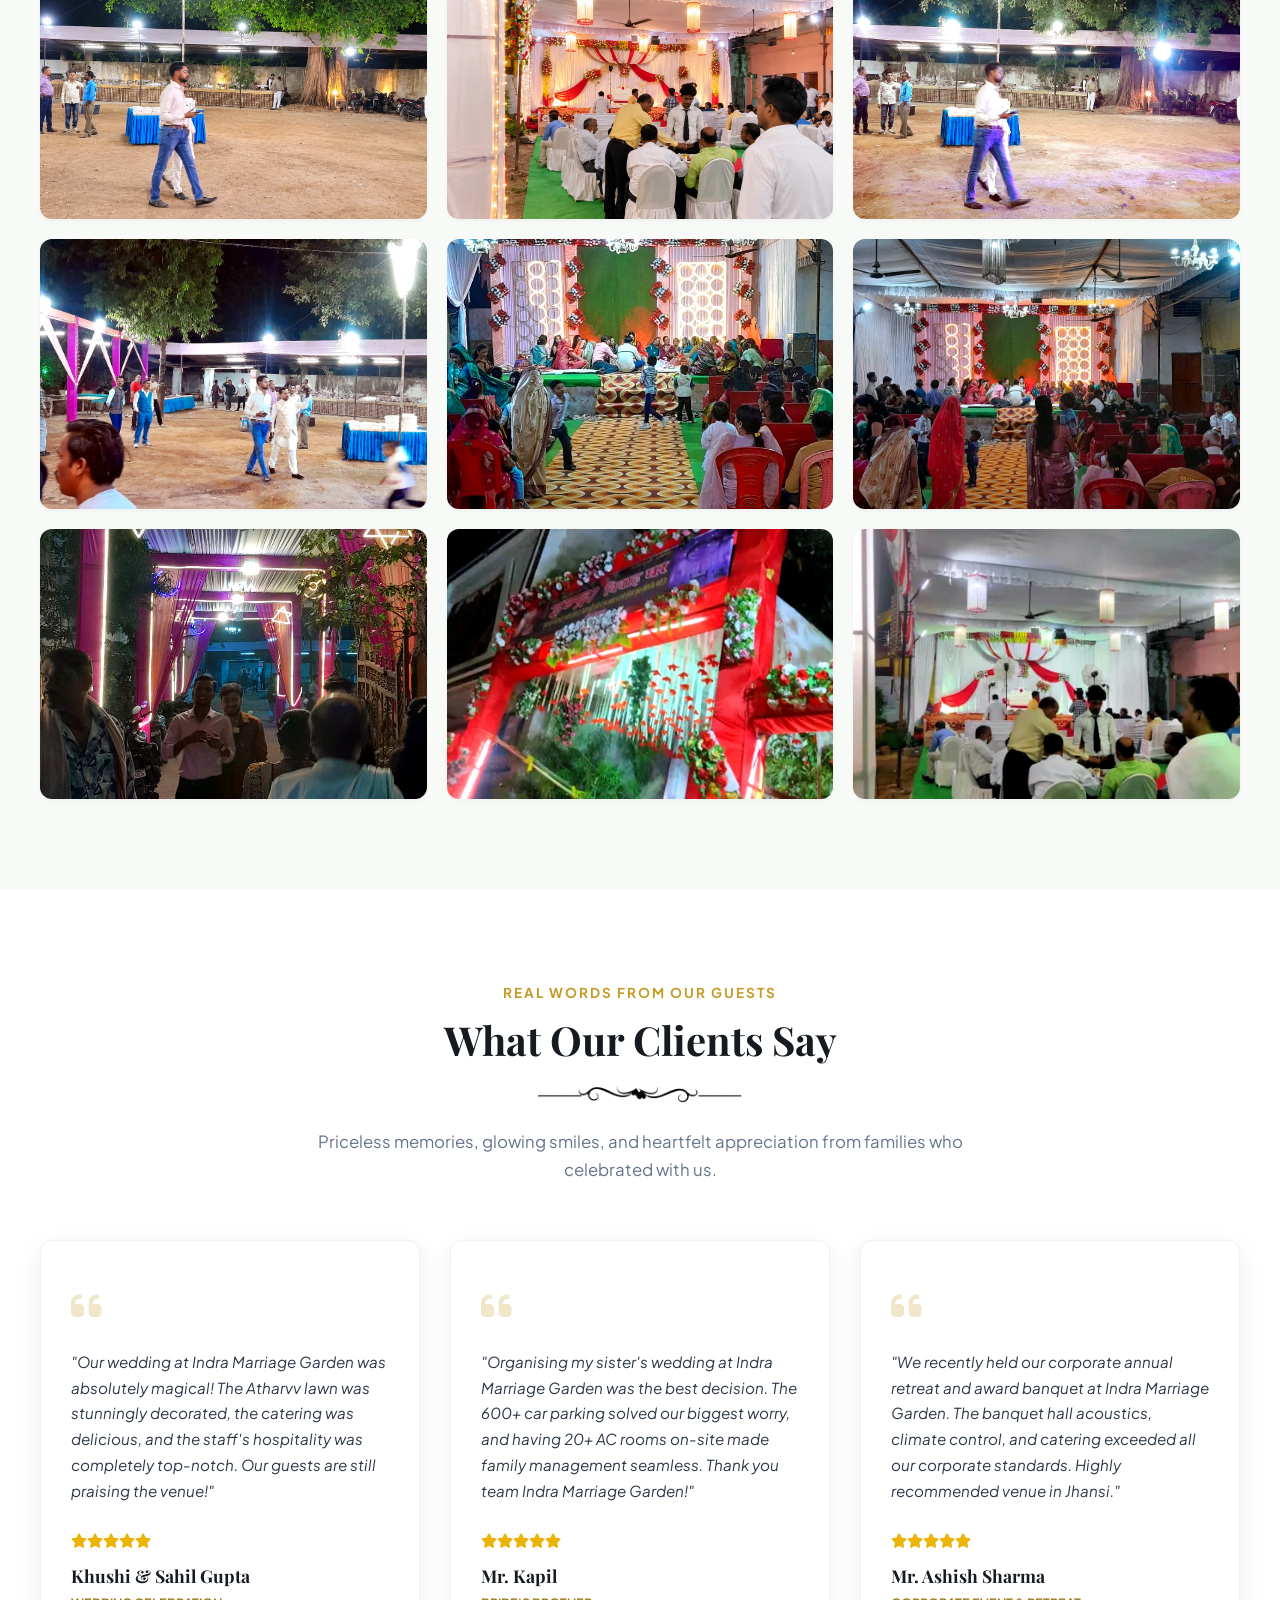
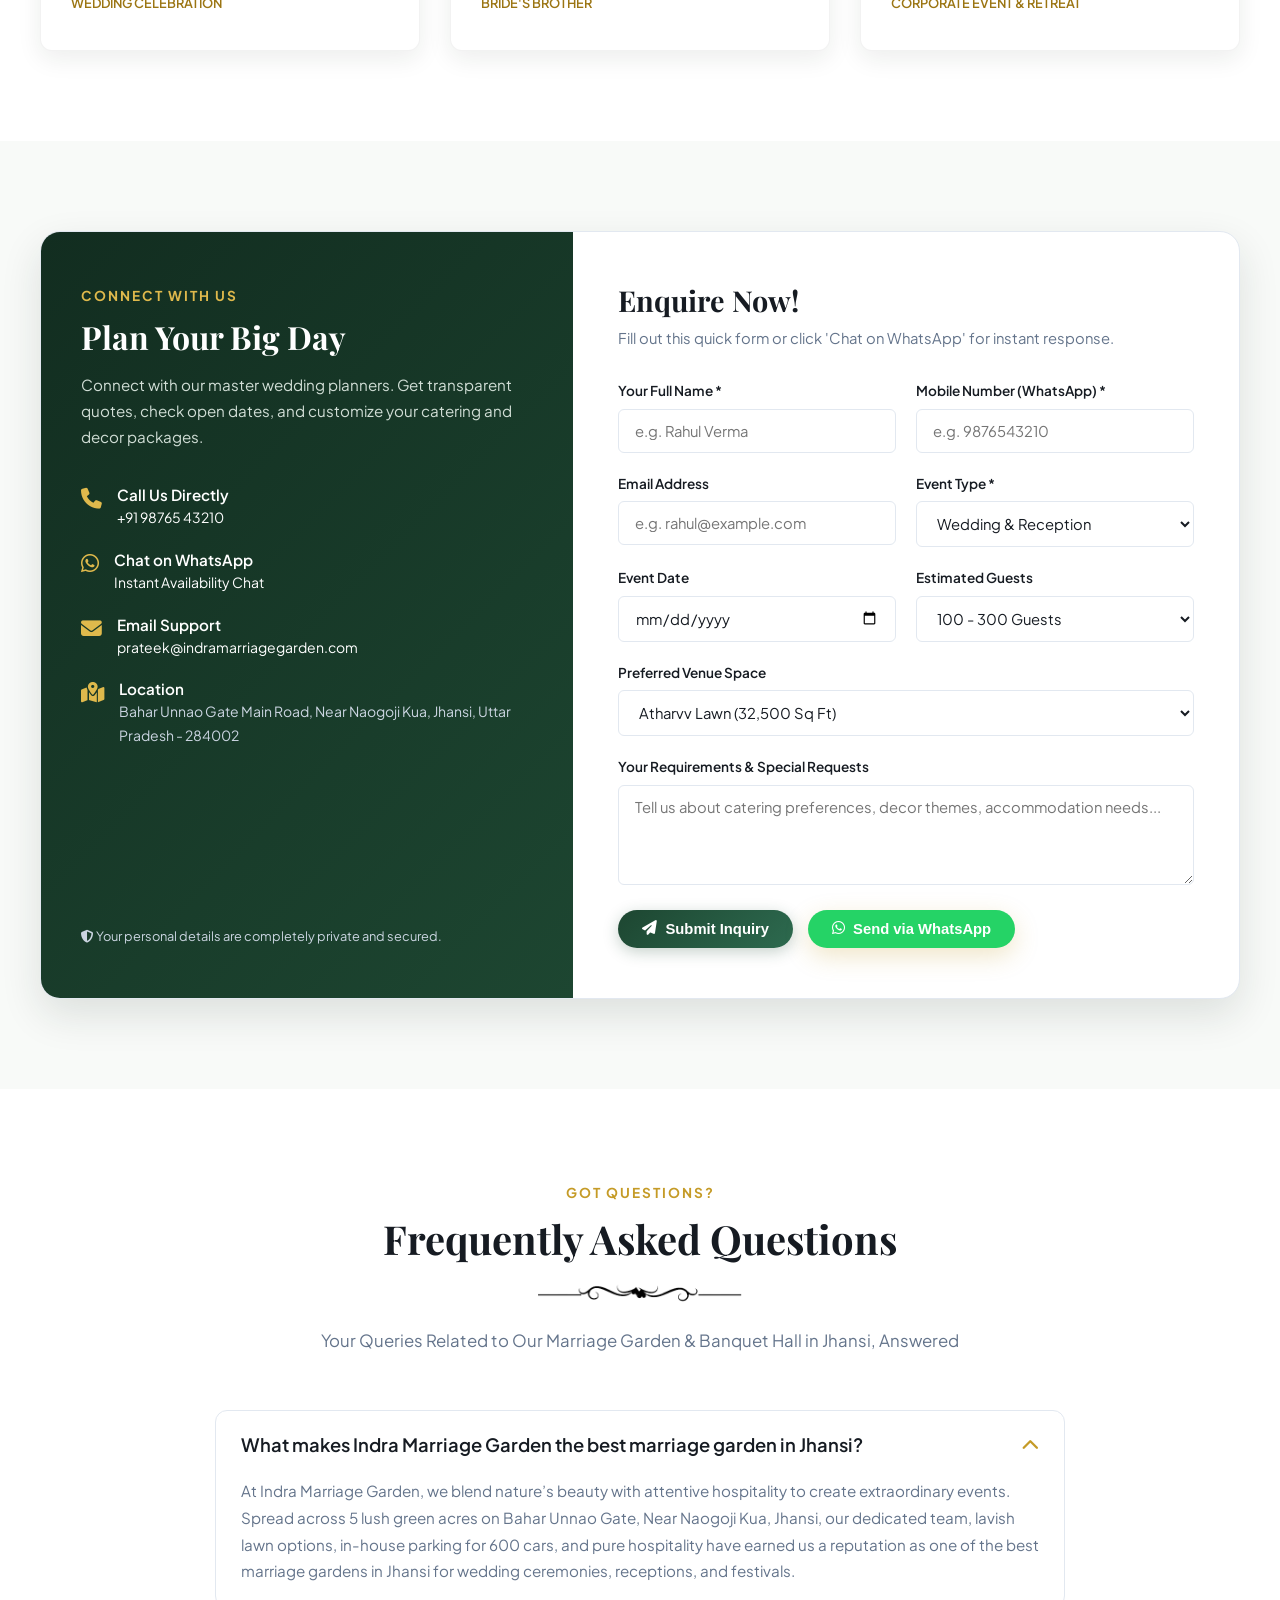
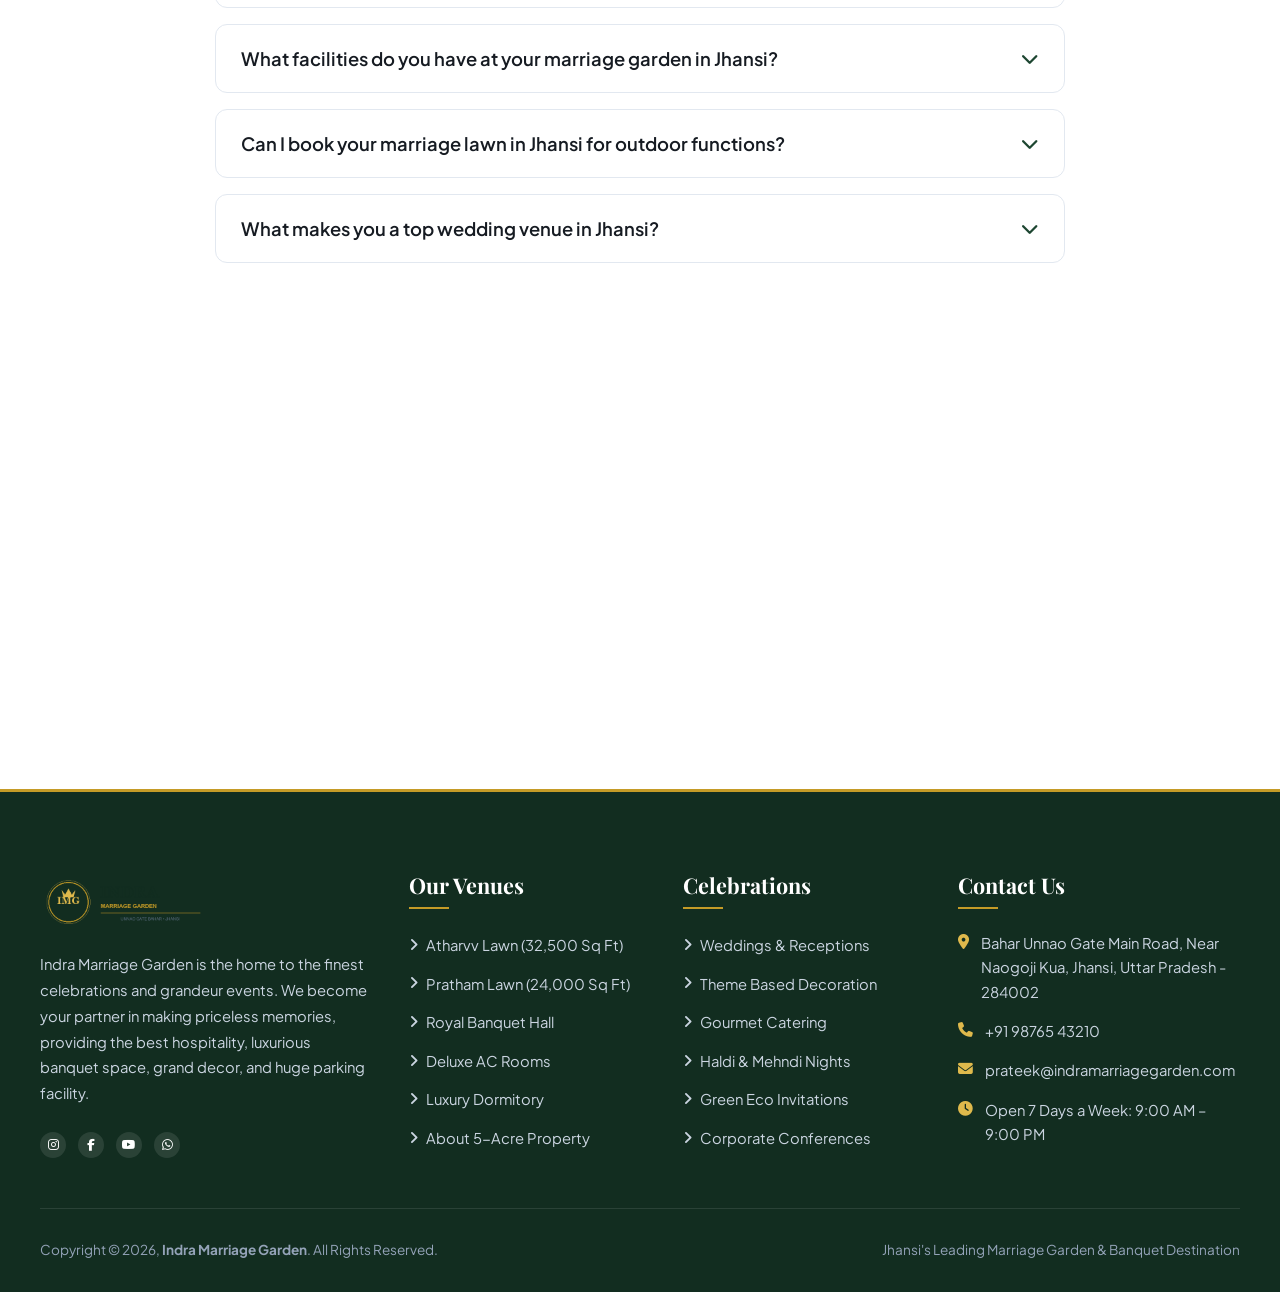
==== commit a34ae037: "Add new high-resolution images from Downloads: Festive entrance, stage, night canopy, buffet dining " ====
--- a/index.html
+++ b/index.html
@@ -268,7 +268,7 @@
       <!-- Venue 1: The Grand Open Lawn -->
       <div class="venue-card-large" id="venue-atharvv">
         <div class="venue-image-wrap">
-          <img src="assets/images/indra-aerial-lawn.jpg" alt="Indra Garden Grand Open Lawn">
+          <img src="assets/images/new-indra-canopy-night.webp" alt="Indra Garden Grand Open Lawn">
           <span class="venue-badge-tag"><i class="fa-solid fa-sparkles"></i> Grand Open Lawn</span>
         </div>
         <div class="venue-details-wrap">
@@ -316,7 +316,7 @@
       <!-- Venue 2: Covered Dining Pavilion -->
       <div class="venue-card-large" id="venue-pratham" style="display: none;">
         <div class="venue-image-wrap">
-          <img src="assets/images/indra-dining-pavilion.jpg" alt="Indra Garden Covered Dining Pavilion">
+          <img src="assets/images/new-indra-buffet-dining.webp" alt="Indra Garden Covered Dining Pavilion">
           <span class="venue-badge-tag"><i class="fa-solid fa-utensils"></i> Weatherproof Dining</span>
         </div>
         <div class="venue-details-wrap">
@@ -364,7 +364,7 @@
       <!-- Venue 3: Stage & Mandap Setup -->
       <div class="venue-card-large" id="venue-banquet" style="display: none;">
         <div class="venue-image-wrap">
-          <img src="assets/images/indra-stage-mandap.jpg" alt="Indra Garden Royal Stage & Mandap">
+          <img src="assets/images/new-indra-stage.webp" alt="Indra Garden Royal Stage & Mandap">
           <span class="venue-badge-tag"><i class="fa-solid fa-crown"></i> Royal Stage Setup</span>
         </div>
         <div class="venue-details-wrap">
@@ -512,7 +512,7 @@
       <div class="events-grid">
         <!-- Event 1 -->
         <div class="event-card">
-          <img src="assets/images/wedding-reception.webp" alt="Weddings and Receptions">
+          <img src="assets/images/new-indra-wedding-ceremony.webp" alt="Weddings and Receptions">
           <div class="event-overlay">
             <span class="event-tag">Royal Celebrations</span>
             <h3 class="event-title">Weddings & Receptions</h3>
@@ -522,7 +522,7 @@
 
         <!-- Event 2 -->
         <div class="event-card">
-          <img src="assets/images/sangeet.jpg" alt="Sangeet Ceremony">
+          <img src="assets/images/new-indra-canopy-night.webp" alt="Sangeet Ceremony">
           <div class="event-overlay">
             <span class="event-tag">Music & Joy</span>
             <h3 class="event-title">Sangeet & Haldi</h3>
@@ -532,7 +532,7 @@
 
         <!-- Event 3 -->
         <div class="event-card">
-          <img src="assets/images/anniversary.jpg" alt="Anniversary Parties">
+          <img src="assets/images/new-indra-stage.webp" alt="Anniversary Parties">
           <div class="event-overlay">
             <span class="event-tag">Milestone Moments</span>
             <h3 class="event-title">Anniversary Party</h3>
@@ -542,7 +542,7 @@
 
         <!-- Event 4 -->
         <div class="event-card">
-          <img src="assets/images/business.jpg" alt="Business Events">
+          <img src="assets/images/new-indra-buffet-dining.webp" alt="Business Events">
           <div class="event-overlay">
             <span class="event-tag">Corporate Summits</span>
             <h3 class="event-title">Business & Conferences</h3>
@@ -637,32 +637,39 @@
 
       <!-- Grid -->
       <div class="gallery-grid">
-        <div class="gallery-item" data-category="stage">
-          <img src="assets/images/indra-stage-mandap.jpg" alt="Indra Garden Stage & Mandap">
+        <div class="gallery-item" data-category="campus">
+          <img src="assets/images/new-indra-entrance.webp" alt="Indra Marriage Garden Festive Entrance">
           <div class="gallery-hover-overlay">
             <i class="fa-solid fa-magnifying-glass-plus"></i>
-            <span>Stage & Mandap</span>
-          </div>
-        </div>
-        <div class="gallery-item" data-category="lawn">
-          <img src="assets/images/indra-hero-night.jpg" alt="Indra Garden Evening Lawn">
+            <span>Grand Festive Entrance</span>
+          </div>
+        </div>
+        <div class="gallery-item" data-category="stage">
+          <img src="assets/images/new-indra-stage.webp" alt="Elegant Wedding Stage Bouquet">
           <div class="gallery-hover-overlay">
             <i class="fa-solid fa-magnifying-glass-plus"></i>
-            <span>Evening Lawn & Night Lights</span>
-          </div>
-        </div>
-        <div class="gallery-item" data-category="dining">
-          <img src="assets/images/indra-dining-pavilion.jpg" alt="Indra Garden Dining Pavilion">
+            <span>Royal Floral Stage</span>
+          </div>
+        </div>
+        <div class="gallery-item" data-category="lawn">
+          <img src="assets/images/new-indra-canopy-night.webp" alt="Nighttime Wedding Canopy Celebration">
           <div class="gallery-hover-overlay">
             <i class="fa-solid fa-magnifying-glass-plus"></i>
-            <span>Covered Dining Pavilion</span>
-          </div>
-        </div>
-        <div class="gallery-item" data-category="stage">
-          <img src="assets/images/indra-stage-portrait.jpg" alt="Indra Garden Stage Portrait">
+            <span>Night Canopy Celebration</span>
+          </div>
+        </div>
+        <div class="gallery-item" data-category="dining">
+          <img src="assets/images/new-indra-buffet-dining.webp" alt="Nighttime Buffet Gathering">
           <div class="gallery-hover-overlay">
             <i class="fa-solid fa-magnifying-glass-plus"></i>
-            <span>Royal Throne & Stage</span>
+            <span>Buffet & Dining Pavilion</span>
+          </div>
+        </div>
+        <div class="gallery-item" data-category="stage">
+          <img src="assets/images/new-indra-wedding-ceremony.webp" alt="Festive Wedding Ceremony">
+          <div class="gallery-hover-overlay">
+            <i class="fa-solid fa-magnifying-glass-plus"></i>
+            <span>Wedding Ceremony & Mandap</span>
           </div>
         </div>
         <div class="gallery-item" data-category="lawn">
@@ -680,10 +687,10 @@
           </div>
         </div>
         <div class="gallery-item" data-category="campus">
-          <img src="assets/images/indra-entrance-gate.jpg" alt="Indra Garden Entrance Gate">
+          <img src="assets/images/indra-entrance-gate.jpg" alt="Indra Garden Main Gate">
           <div class="gallery-hover-overlay">
             <i class="fa-solid fa-magnifying-glass-plus"></i>
-            <span>Main Entrance Gate</span>
+            <span>Bahar Unnao Gate Main Entrance</span>
           </div>
         </div>
         <div class="gallery-item" data-category="dining">
@@ -712,13 +719,6 @@
           <div class="gallery-hover-overlay">
             <i class="fa-solid fa-magnifying-glass-plus"></i>
             <span>Gathering Space</span>
-          </div>
-        </div>
-        <div class="gallery-item" data-category="campus">
-          <img src="assets/images/indra-venue-view-3.jpg" alt="Indra Garden Campus Walkway">
-          <div class="gallery-hover-overlay">
-            <i class="fa-solid fa-magnifying-glass-plus"></i>
-            <span>Campus Walkway</span>
           </div>
         </div>
       </div>
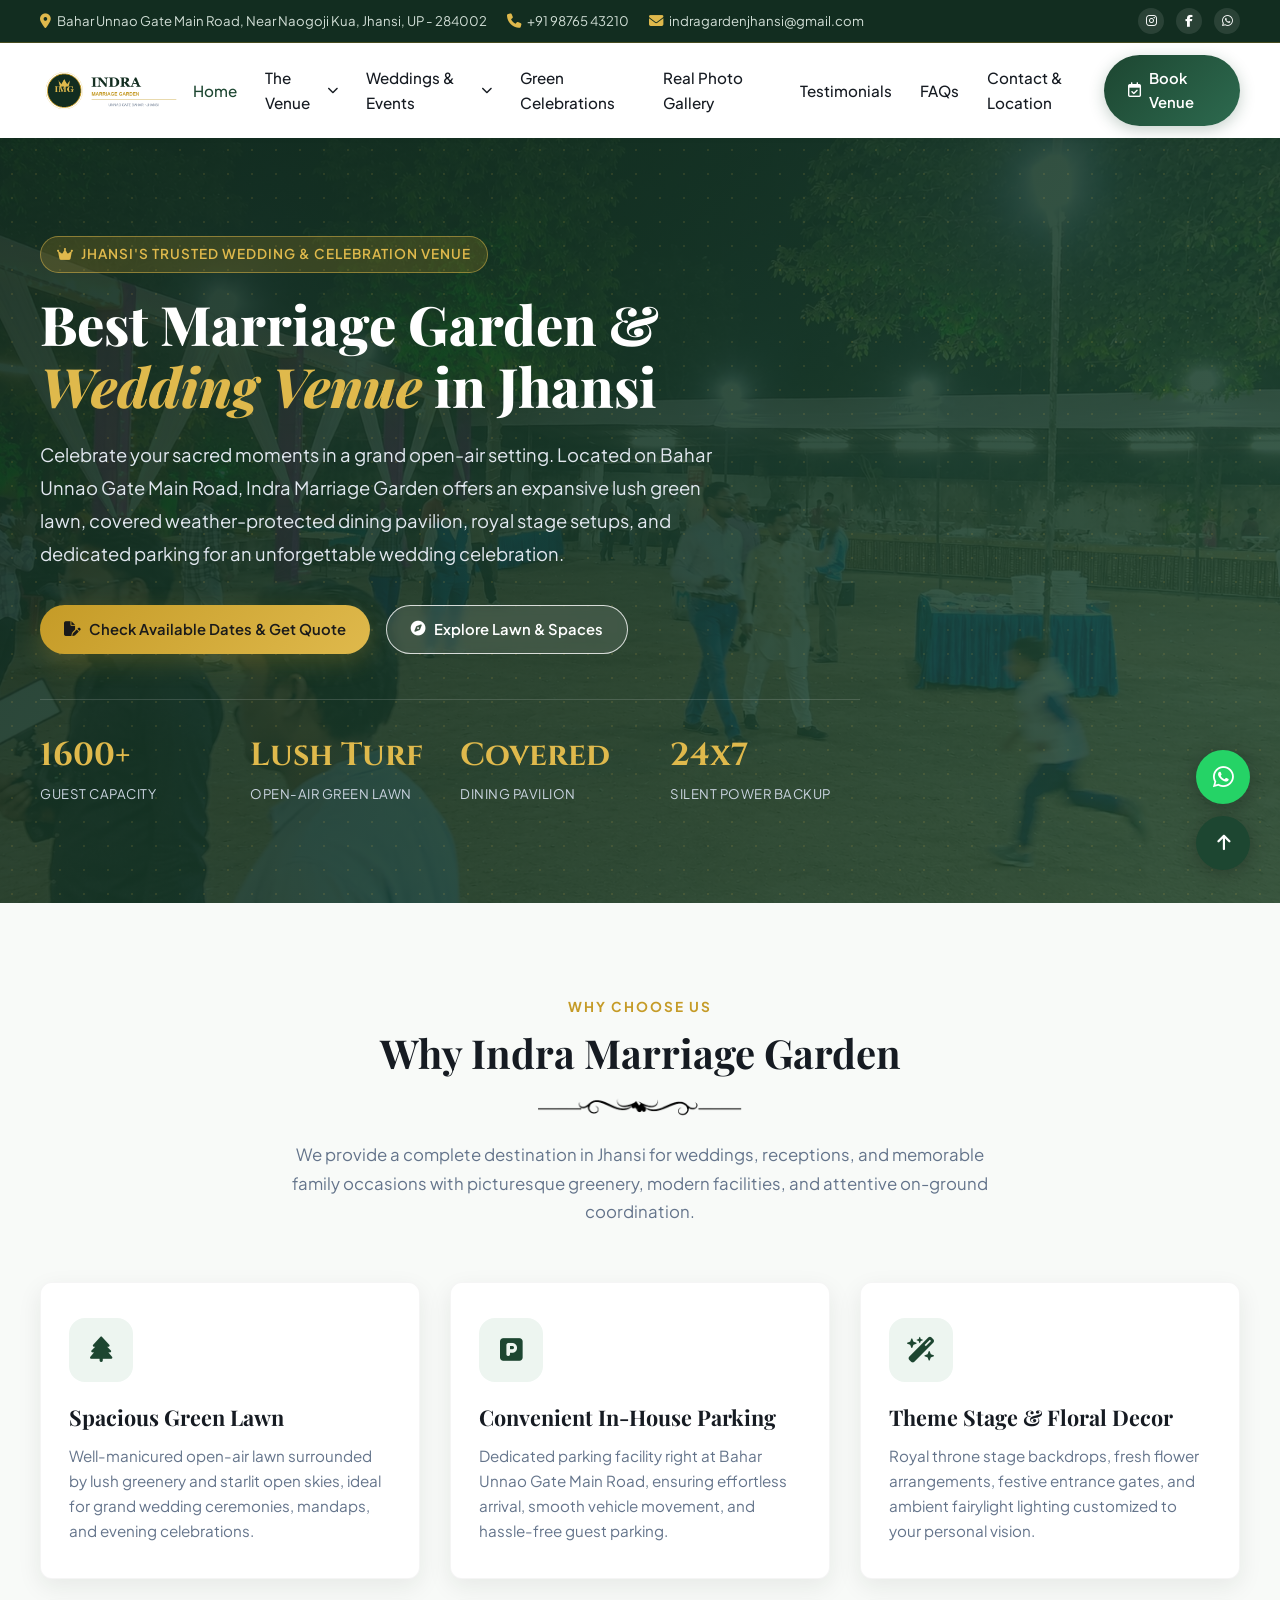
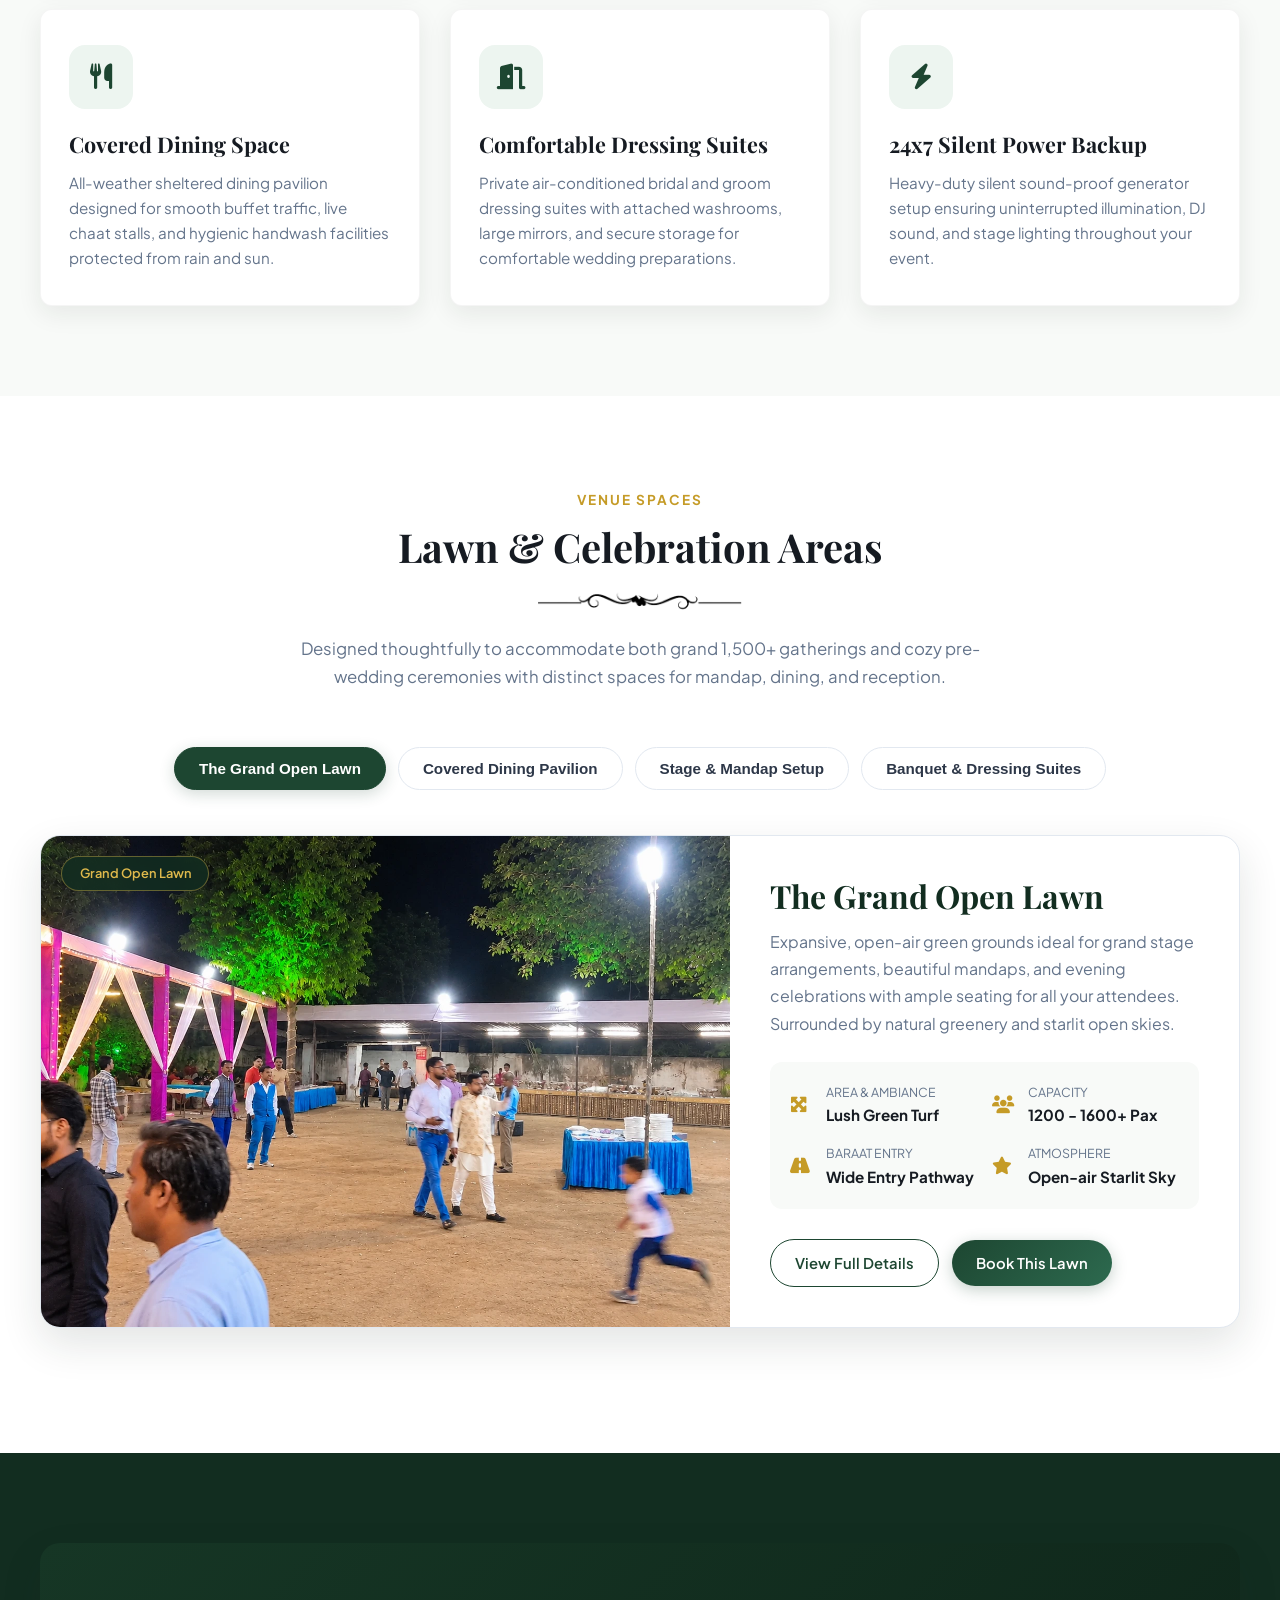
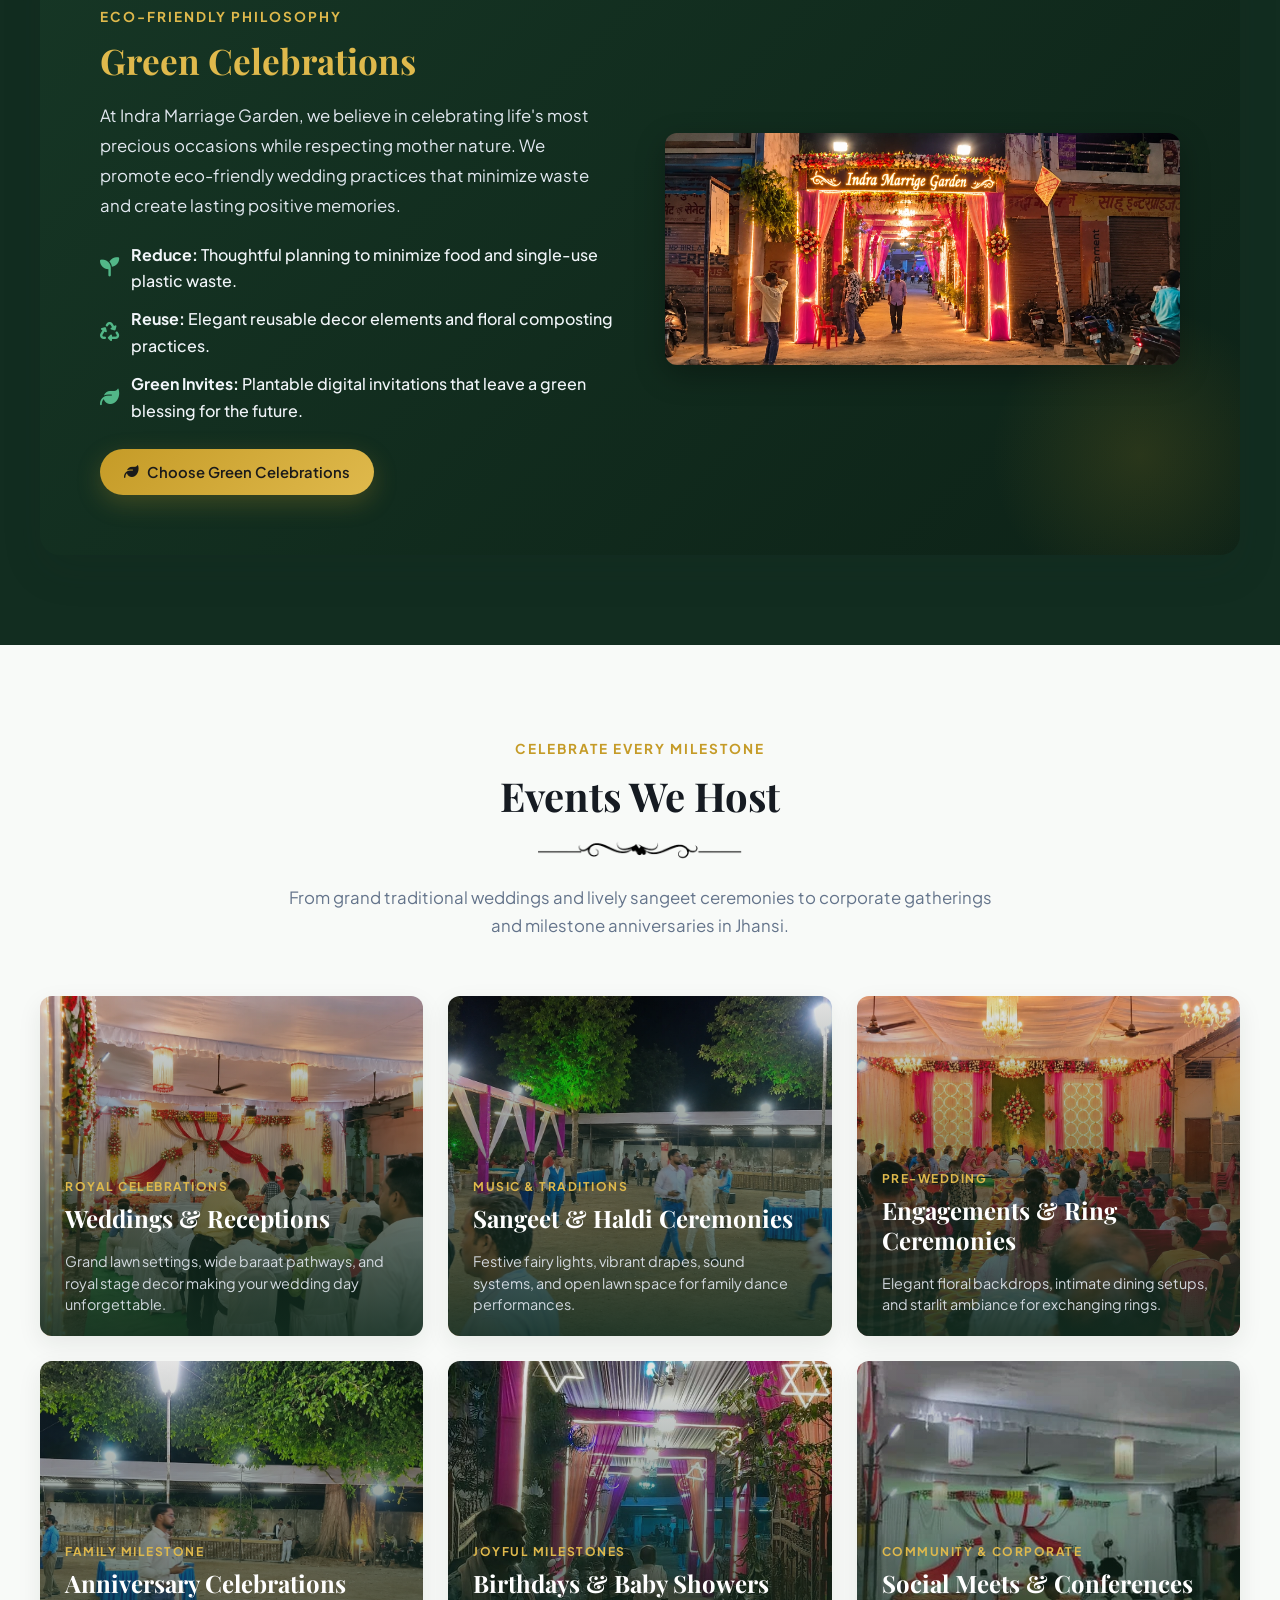
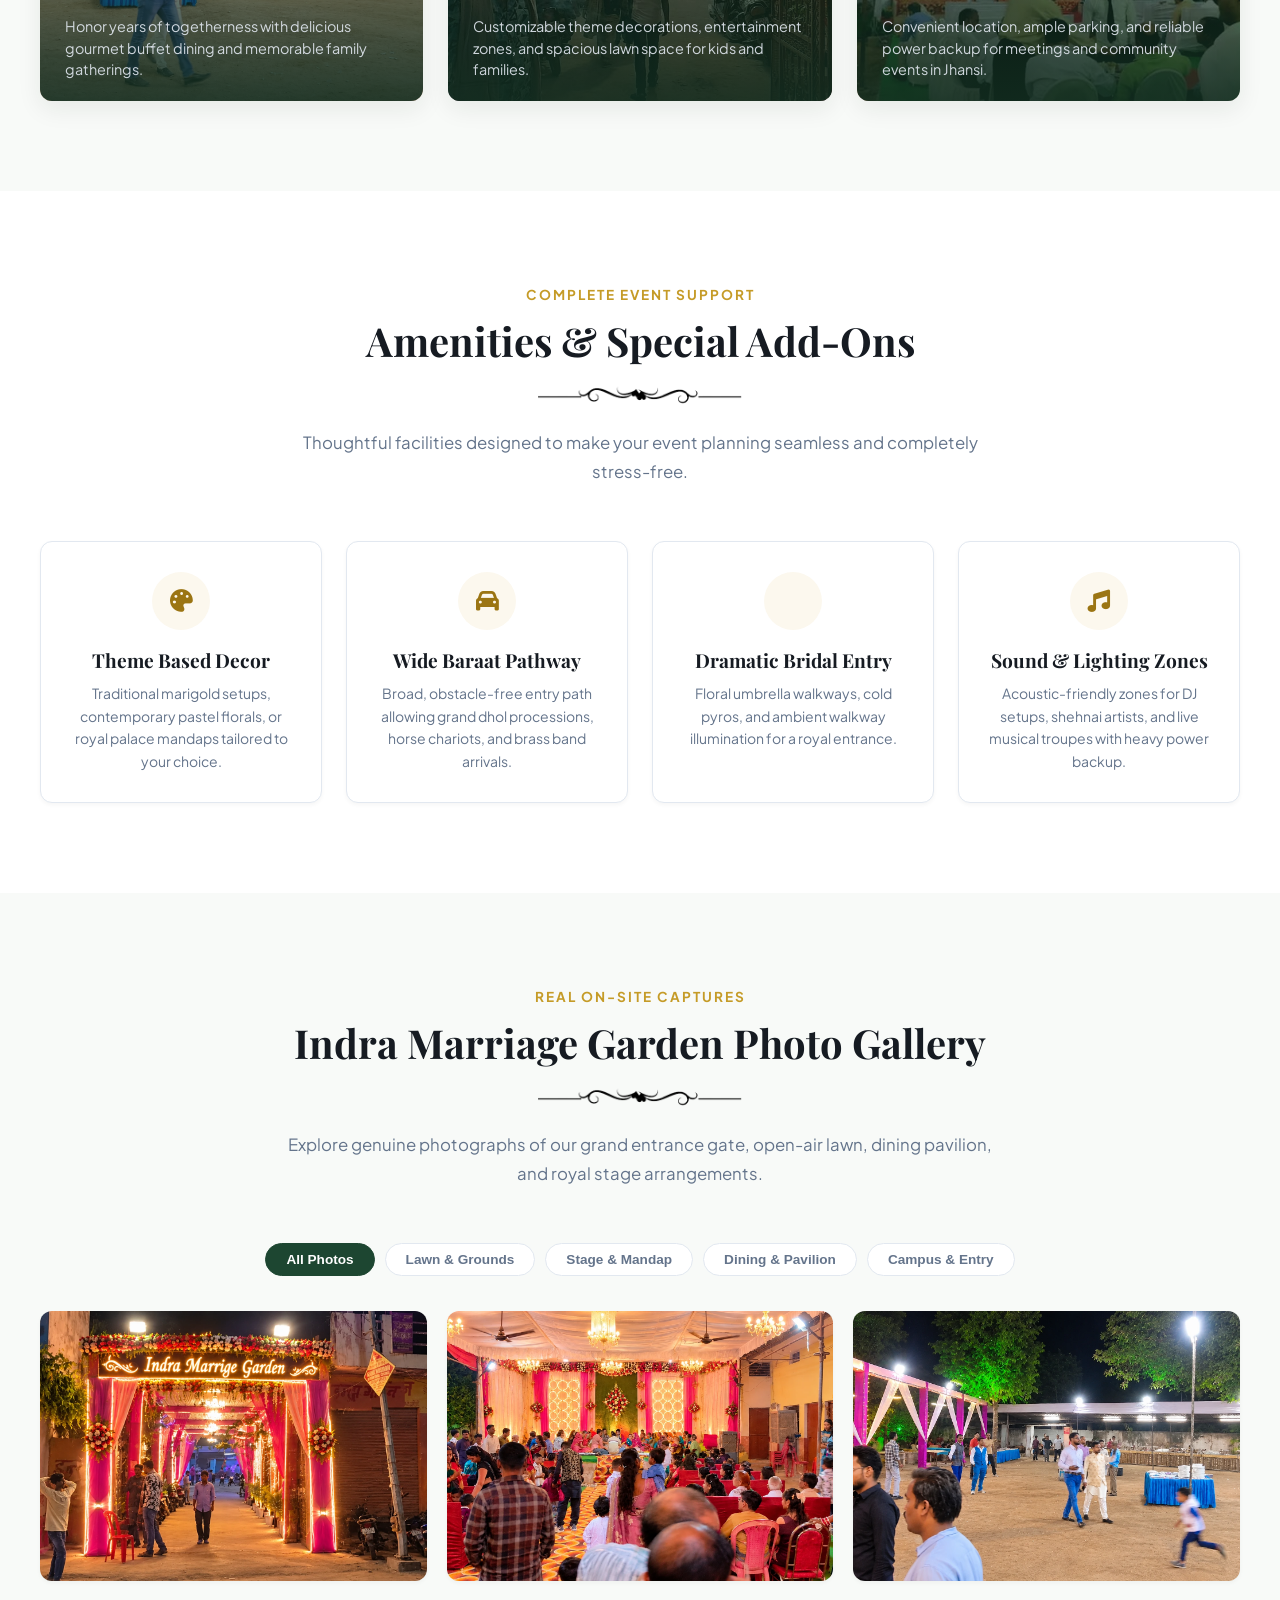
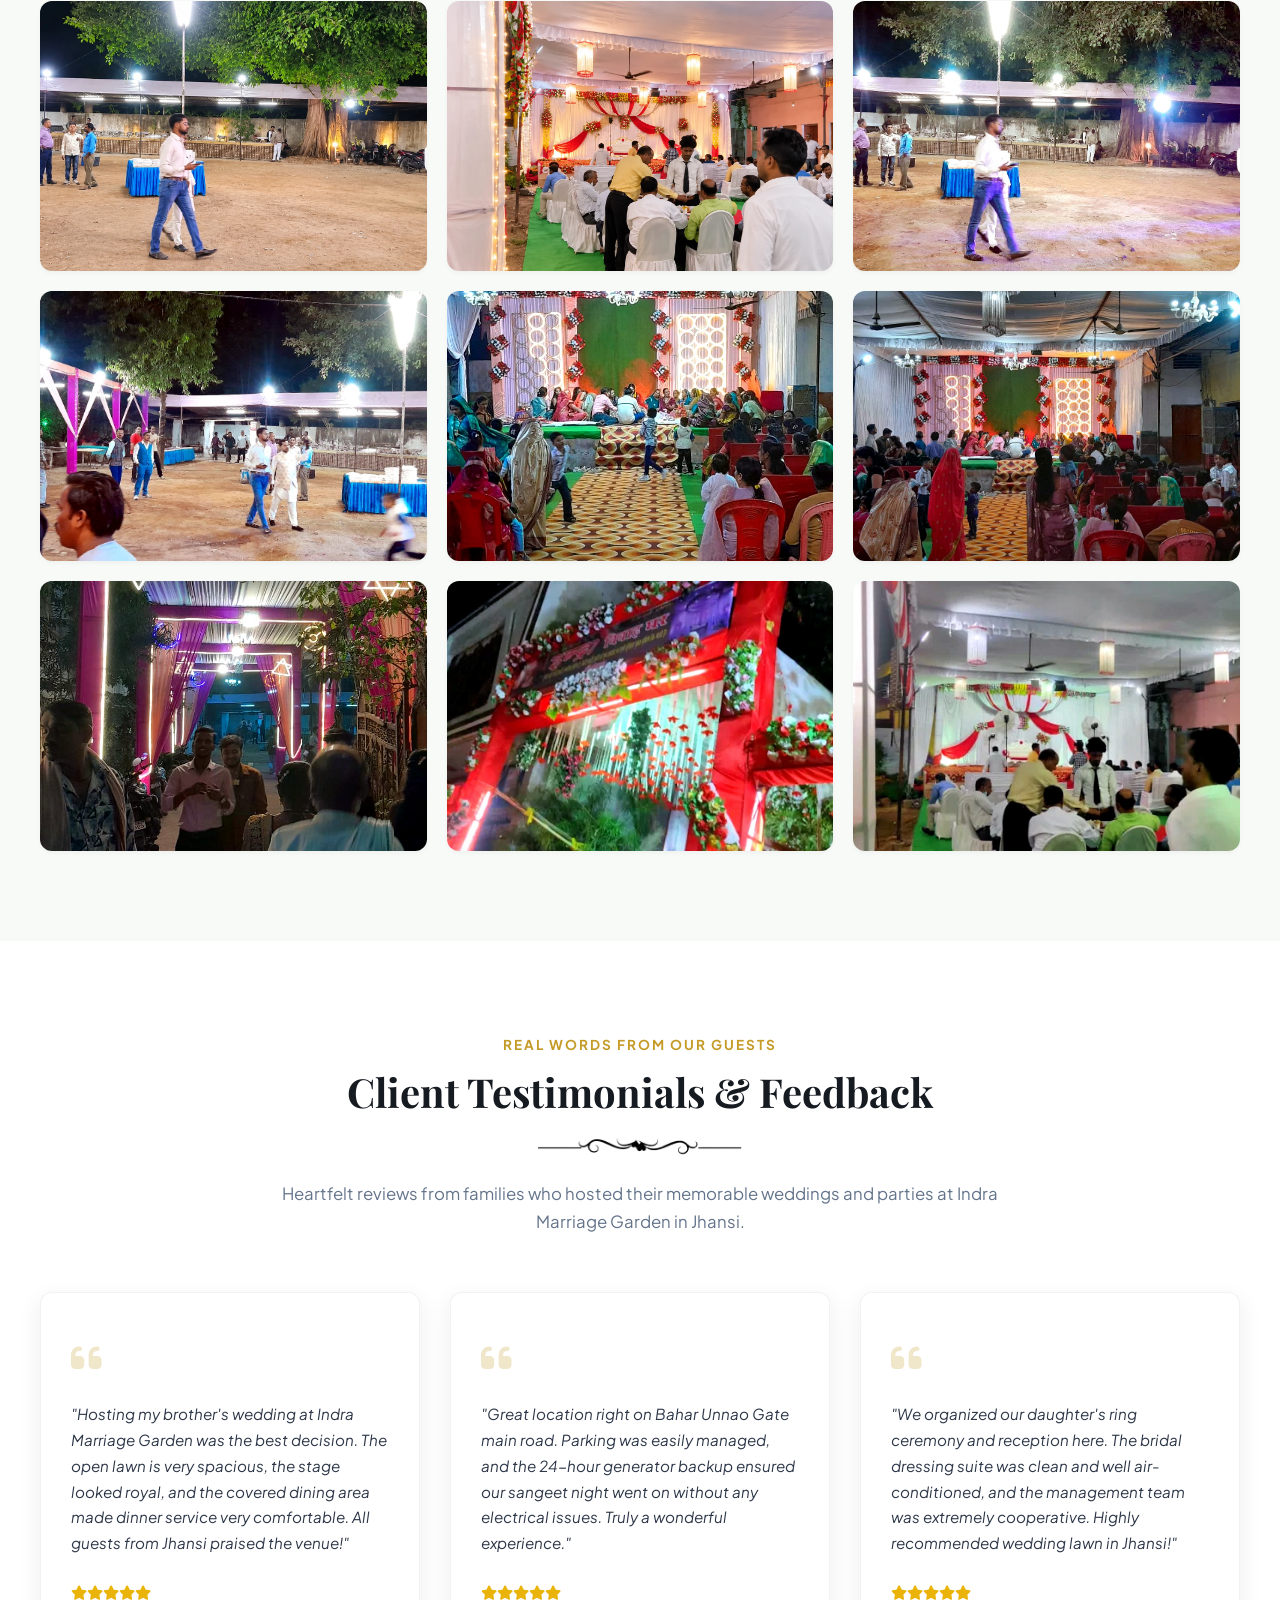
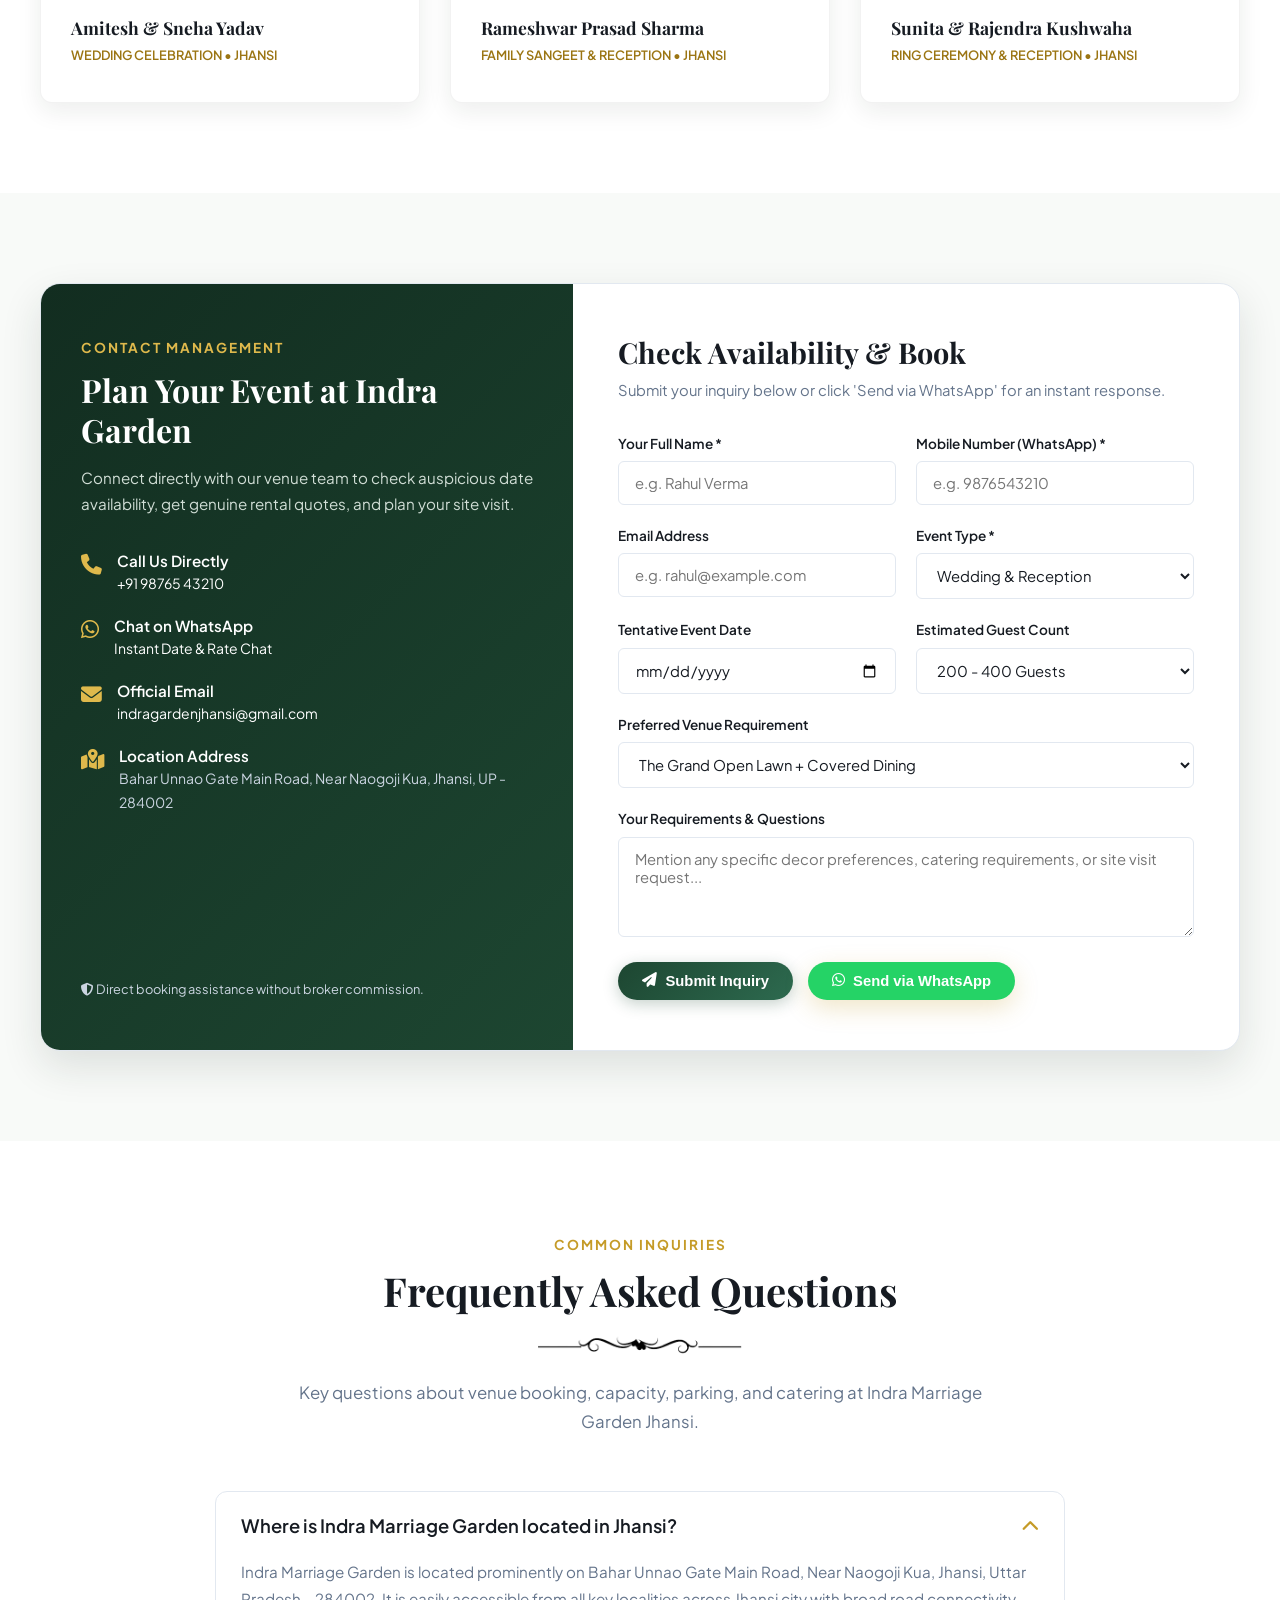
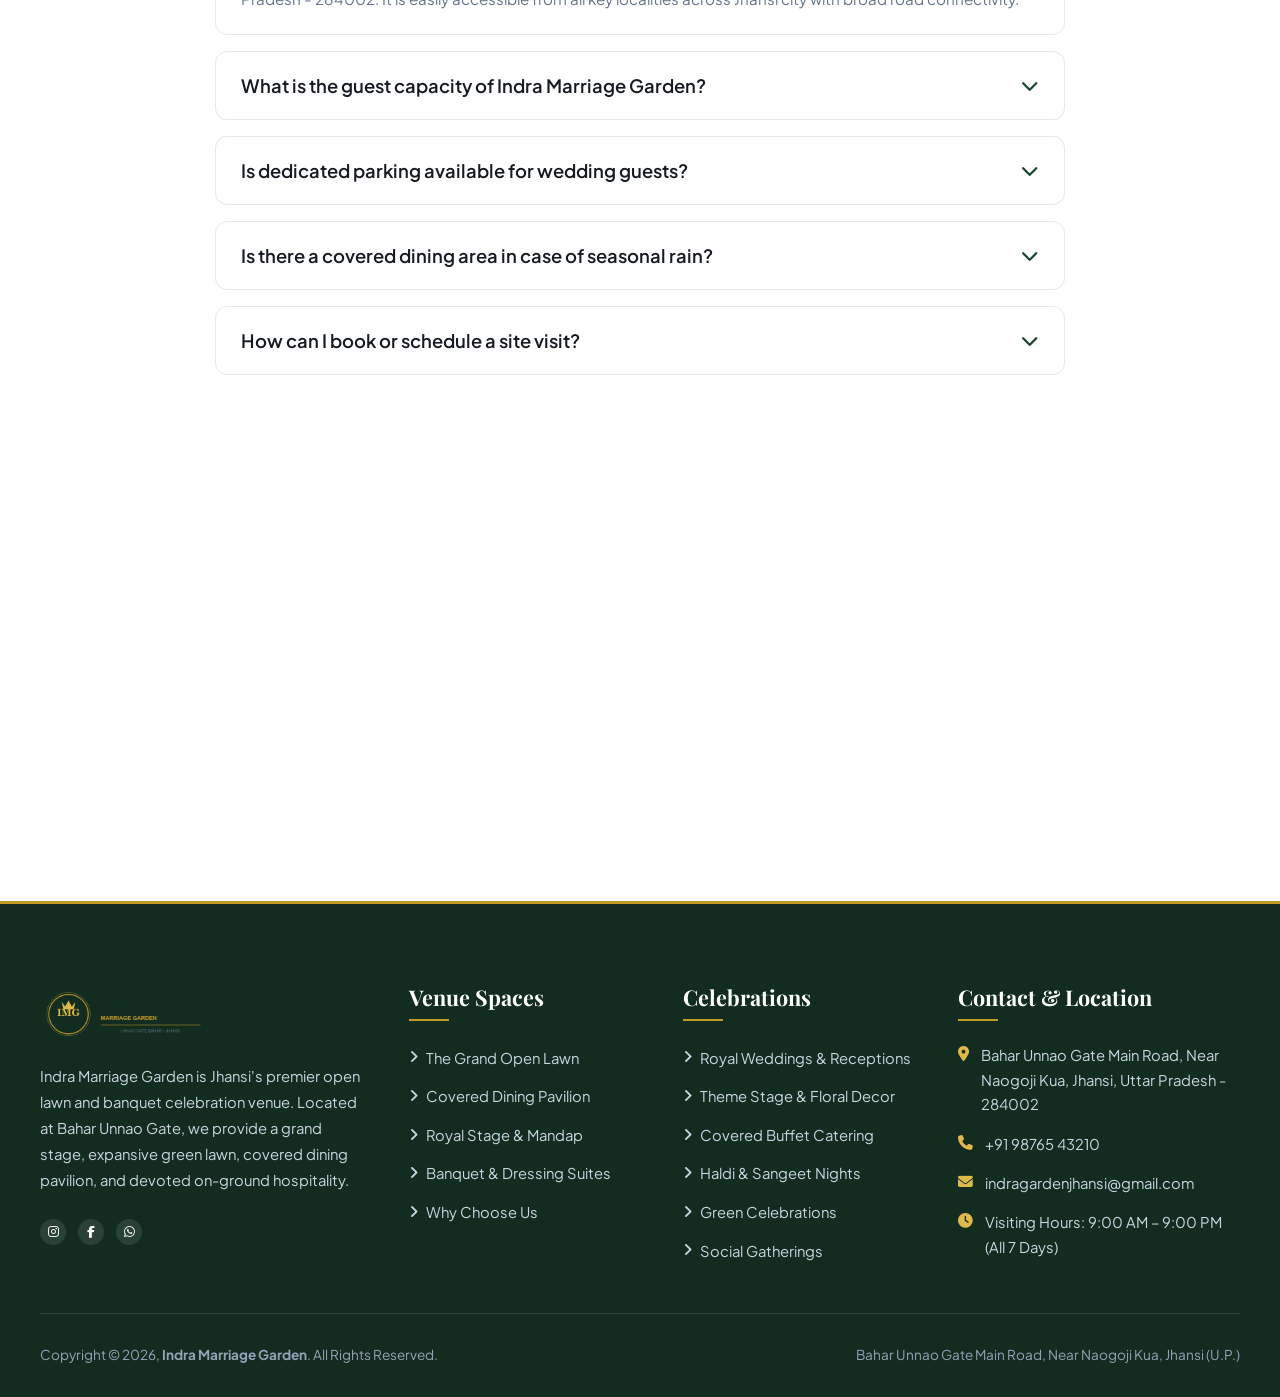
==== commit 219f9cae: "Remove all old template images and implement clean, normal SEO-friendly content and structured data" ====
--- a/index.html
+++ b/index.html
@@ -3,9 +3,30 @@
 <head>
   <meta charset="UTF-8">
   <meta name="viewport" content="width=device-width, initial-scale=1.0">
-  <title>Marriage Garden in Jhansi | Wedding Venue | Banquet Hall Jhansi - Indra Marriage Garden</title>
-  <meta name="description" content="Indra Marriage Garden is Jhansi's premier 5-acre wedding venue and marriage garden featuring Atharvv Lawn, Pratham Lawn, Banquet Hall, AC rooms, and 600+ car parking.">
-  <meta name="keywords" content="marriage garden Jhansi, wedding venue Jhansi, banquet hall Jhansi, resort in Jhansi, Indra Marriage Garden">
+  <title>Indra Marriage Garden Jhansi | Best Wedding Venue & Banquet Lawn</title>
+  
+  <!-- SEO Meta Tags -->
+  <meta name="description" content="Indra Marriage Garden is Jhansi's premier open wedding lawn & banquet venue located at Bahar Unnao Gate Main Road, Near Naogoji Kua, Jhansi. Featuring grand open lawn for 1600+ guests, covered dining pavilion, royal stage decor, AC suites, and ample parking.">
+  <meta name="keywords" content="Indra Marriage Garden, Marriage Garden in Jhansi, Wedding Venue in Jhansi, Banquet Hall in Jhansi, Best Marriage Garden Jhansi, Unnao Gate Bahar Garden Jhansi, Wedding Lawn Jhansi, Party Lawn Jhansi, Marriage Hall Jhansi">
+  <meta name="author" content="Indra Marriage Garden">
+  <meta name="robots" content="index, follow">
+  <link rel="canonical" href="https://github.com/anshuu-tech/clone">
+  
+  <!-- Open Graph / Social Sharing -->
+  <meta property="og:type" content="business.business">
+  <meta property="og:title" content="Indra Marriage Garden Jhansi | Best Wedding Venue & Banquet Lawn">
+  <meta property="og:description" content="Host royal weddings, receptions, and celebrations at Indra Marriage Garden, Bahar Unnao Gate, Jhansi. Spacious green lawn, covered dining, and royal decor.">
+  <meta property="og:image" content="assets/images/new-indra-canopy-night.webp">
+  <meta property="og:url" content="https://github.com/anshuu-tech/clone">
+  <meta property="og:site_name" content="Indra Marriage Garden">
+  
+  <!-- Twitter Card -->
+  <meta name="twitter:card" content="summary_large_image">
+  <meta name="twitter:title" content="Indra Marriage Garden Jhansi | Premier Wedding Lawn">
+  <meta name="twitter:description" content="Jhansi's top marriage garden with grand open lawn, covered dining pavilion, and royal wedding decor.">
+  <meta name="twitter:image" content="assets/images/new-indra-canopy-night.webp">
+
+  <!-- Favicon -->
   <link rel="icon" type="image/png" href="assets/images/logo.png">
 
   <!-- Font Awesome 6 Icons -->
@@ -13,6 +34,60 @@
   
   <!-- Custom Stylesheet -->
   <link rel="stylesheet" href="assets/css/style.css">
+
+  <!-- Schema.org JSON-LD Structured Data for Local Business / Event Venue -->
+  <script type="application/ld+json">
+  {
+    "@context": "https://schema.org",
+    "@type": "EventVenue",
+    "name": "Indra Marriage Garden",
+    "image": [
+      "assets/images/new-indra-canopy-night.webp",
+      "assets/images/new-indra-entrance.webp",
+      "assets/images/new-indra-stage.webp"
+    ],
+    "description": "Premier marriage garden and wedding venue in Jhansi offering an open green lawn, covered dining pavilion, royal stage decor, and private dressing suites.",
+    "address": {
+      "@type": "PostalAddress",
+      "streetAddress": "Bahar Unnao Gate Main Road, Near Naogoji Kua",
+      "addressLocality": "Jhansi",
+      "addressRegion": "Uttar Pradesh",
+      "postalCode": "284002",
+      "addressCountry": "IN"
+    },
+    "geo": {
+      "@type": "GeoCoordinates",
+      "latitude": 25.4623,
+      "longitude": 78.5835
+    },
+    "telephone": "+919876543210",
+    "email": "indragardenjhansi@gmail.com",
+    "openingHours": "Mo-Su 09:00-21:00",
+    "priceRange": "$$",
+    "amenityFeature": [
+      {
+        "@type": "LocationFeatureSpecification",
+        "name": "Open-Air Wedding Lawn",
+        "value": true
+      },
+      {
+        "@type": "LocationFeatureSpecification",
+        "name": "Covered Dining Pavilion",
+        "value": true
+      },
+      {
+        "@type": "LocationFeatureSpecification",
+        "name": "In-House Parking",
+        "value": true
+      },
+      {
+        "@type": "LocationFeatureSpecification",
+        "name": "Power Backup Generator",
+        "value": true
+      }
+    ]
+  }
+  </script>
 </head>
 <body>
 
@@ -23,7 +98,7 @@
         <div class="top-bar-left">
           <div class="top-bar-item">
             <i class="fa-solid fa-location-dot"></i>
-            <span>Bahar Unnao Gate Main Road, Near Naogoji Kua, Jhansi, Uttar Pradesh - 284002</span>
+            <span>Bahar Unnao Gate Main Road, Near Naogoji Kua, Jhansi, UP - 284002</span>
           </div>
           <div class="top-bar-item">
             <i class="fa-solid fa-phone"></i>
@@ -31,14 +106,13 @@
           </div>
           <div class="top-bar-item">
             <i class="fa-solid fa-envelope"></i>
-            <a href="mailto:prateek@indramarriagegarden.com">prateek@indramarriagegarden.com</a>
+            <a href="mailto:indragardenjhansi@gmail.com">indragardenjhansi@gmail.com</a>
           </div>
         </div>
         <div class="top-bar-right">
           <div class="social-links">
-            <a href="https://instagram.com/indra_marriage_garden" target="_blank" title="Instagram"><i class="fa-brands fa-instagram"></i></a>
+            <a href="https://instagram.com" target="_blank" title="Instagram"><i class="fa-brands fa-instagram"></i></a>
             <a href="https://facebook.com" target="_blank" title="Facebook"><i class="fa-brands fa-facebook-f"></i></a>
-            <a href="https://youtube.com" target="_blank" title="YouTube"><i class="fa-brands fa-youtube"></i></a>
             <a href="https://wa.me/919876543210" target="_blank" title="WhatsApp"><i class="fa-brands fa-whatsapp"></i></a>
           </div>
         </div>
@@ -50,8 +124,8 @@
   <header class="main-header">
     <div class="container">
       <nav class="navbar">
-        <a href="index.html" class="brand-logo">
-          <img src="assets/images/logo.png" alt="Indra Marriage Garden Logo">
+        <a href="index.html" class="brand-logo" title="Indra Marriage Garden Jhansi">
+          <img src="assets/images/logo.png" alt="Indra Marriage Garden Jhansi Logo">
         </a>
 
         <!-- Desktop & Mobile Nav Menu -->
@@ -64,11 +138,11 @@
               The Venue <i class="fa-solid fa-chevron-down"></i>
             </a>
             <ul class="dropdown-menu">
-              <li><a href="atharvv-lawn.html" class="dropdown-item">Atharvv Lawn (32,500 Sq Ft)</a></li>
-              <li><a href="pratham-lawn.html" class="dropdown-item">Pratham Lawn (24,000 Sq Ft)</a></li>
-              <li><a href="banquet-hall.html" class="dropdown-item">Banquet Hall (3,500 Sq Ft)</a></li>
-              <li><a href="rooms.html" class="dropdown-item">Luxury AC Rooms & Dormitory</a></li>
-              <li><a href="#about" class="dropdown-item">About The Property</a></li>
+              <li><a href="atharvv-lawn.html" class="dropdown-item">The Grand Open Lawn</a></li>
+              <li><a href="pratham-lawn.html" class="dropdown-item">Covered Dining Pavilion</a></li>
+              <li><a href="banquet-hall.html" class="dropdown-item">Royal Stage & Mandap</a></li>
+              <li><a href="rooms.html" class="dropdown-item">Banquet & Dressing Suites</a></li>
+              <li><a href="#about" class="dropdown-item">Why Choose Us</a></li>
             </ul>
           </li>
           <li class="nav-item">
@@ -78,16 +152,16 @@
             <ul class="dropdown-menu">
               <li><a href="weddings.html#weddings" class="dropdown-item">Weddings & Receptions</a></li>
               <li><a href="weddings.html#decor" class="dropdown-item">Theme-Based Decoration</a></li>
-              <li><a href="weddings.html#catering" class="dropdown-item">Luxury Catering Services</a></li>
+              <li><a href="weddings.html#catering" class="dropdown-item">Covered Buffet Catering</a></li>
               <li><a href="weddings.html#haldi" class="dropdown-item">Haldi & Sangeet Ceremonies</a></li>
-              <li><a href="#events" class="dropdown-item">Corporate & Social Events</a></li>
+              <li><a href="#events" class="dropdown-item">Social & Family Gatherings</a></li>
             </ul>
           </li>
           <li class="nav-item">
-            <a href="#green-invites" class="nav-link">Green Invitations</a>
+            <a href="#green-invites" class="nav-link">Green Celebrations</a>
           </li>
           <li class="nav-item">
-            <a href="#gallery" class="nav-link">Gallery</a>
+            <a href="#gallery" class="nav-link">Real Photo Gallery</a>
           </li>
           <li class="nav-item">
             <a href="#testimonials" class="nav-link">Testimonials</a>
@@ -96,7 +170,7 @@
             <a href="#faqs" class="nav-link">FAQs</a>
           </li>
           <li class="nav-item">
-            <a href="contact.html" class="nav-link">Contact Us</a>
+            <a href="contact.html" class="nav-link">Contact & Location</a>
           </li>
         </ul>
 
@@ -114,62 +188,62 @@
   </header>
 
   <!-- Hero Section -->
-  <section class="hero-section" id="home">
+  <section class="hero-section" id="home" style="background: linear-gradient(135deg, rgba(18, 45, 32, 0.92) 0%, rgba(29, 70, 49, 0.85) 100%), url('assets/images/new-indra-canopy-night.webp') center/cover no-repeat;">
     <div class="hero-overlay-pattern"></div>
     <div class="container">
       <div class="hero-content">
         <div class="hero-badge">
-          <i class="fa-solid fa-crown"></i> Jhansi's Premier Luxury Wedding Destination
+          <i class="fa-solid fa-crown"></i> Jhansi's Trusted Wedding & Celebration Venue
         </div>
         <h1 class="hero-title">
-          Marriage Garden & <span>Banquet Hall</span> in Jhansi
+          Best Marriage Garden & <span>Wedding Venue</span> in Jhansi
         </h1>
         <p class="hero-desc">
-          Cherish every single moment with your loved ones. Plan your wedding or any gleeful occasion at Indra Marriage Garden in the most beautiful way possible. From lavish open-air lawns to royal banquet halls and 5 acres of serene landscape, we make your dream celebration unforgettable.
+          Celebrate your sacred moments in a grand open-air setting. Located on Bahar Unnao Gate Main Road, Indra Marriage Garden offers an expansive lush green lawn, covered weather-protected dining pavilion, royal stage setups, and dedicated parking for an unforgettable wedding celebration.
         </p>
         <div class="hero-buttons">
           <a href="#inquiry" class="btn btn-gold">
-            <i class="fa-solid fa-file-pen"></i> Request A Quote / Booking
+            <i class="fa-solid fa-file-pen"></i> Check Available Dates & Get Quote
           </a>
           <a href="#venues" class="btn btn-outline-white">
-            <i class="fa-solid fa-compass"></i> Explore Our Lawns & Halls
+            <i class="fa-solid fa-compass"></i> Explore Lawn & Spaces
           </a>
         </div>
 
         <!-- Key Highlights Stats -->
         <div class="hero-stats">
           <div class="stat-item">
-            <span class="stat-number">5+</span>
-            <span class="stat-label">Acres Resort Estate</span>
+            <span class="stat-number">1600+</span>
+            <span class="stat-label">Guest Capacity</span>
           </div>
           <div class="stat-item">
-            <span class="stat-number">2000+</span>
-            <span class="stat-label">Guests Capacity</span>
+            <span class="stat-number">Lush Turf</span>
+            <span class="stat-label">Open-Air Green Lawn</span>
           </div>
           <div class="stat-item">
-            <span class="stat-number">600+</span>
-            <span class="stat-label">In-House Car Parking</span>
+            <span class="stat-number">Covered</span>
+            <span class="stat-label">Dining Pavilion</span>
           </div>
           <div class="stat-item">
-            <span class="stat-number">2000+</span>
-            <span class="stat-label">Celebrations Hosted</span>
+            <span class="stat-number">24x7</span>
+            <span class="stat-label">Silent Power Backup</span>
           </div>
         </div>
       </div>
     </div>
   </section>
 
-  <!-- Why Indra Marriage Garden Section -->
+  <!-- Why Choose Indra Marriage Garden Section -->
   <section class="section section-bg-gray" id="about">
     <div class="container">
       <div class="section-header">
         <span class="section-subtitle">Why Choose Us</span>
         <h2 class="section-title">Why Indra Marriage Garden</h2>
         <div class="ornament-divider">
-          <img src="assets/images/border.png" alt="Decorative Divider">
+          <img src="assets/images/heading-divider.png" alt="Decorative Flourish Divider">
         </div>
         <p class="section-desc">
-          We are the one-stop destination for your wedding, reception, and grand events in Jhansi. Experience the perfect harmony of nature, luxury, and warm hospitality.
+          We provide a complete destination in Jhansi for weddings, receptions, and memorable family occasions with picturesque greenery, modern facilities, and attentive on-ground coordination.
         </p>
       </div>
 
@@ -179,9 +253,9 @@
           <div class="feature-icon-wrapper">
             <i class="fa-solid fa-tree"></i>
           </div>
-          <h3 class="feature-title">Lush Green Resort Property</h3>
+          <h3 class="feature-title">Spacious Green Lawn</h3>
           <p class="feature-text">
-            Sprawling over 5 acres of landscaped lawns surrounded by exotic trees and picturesque settings. A tranquil oasis designed to make every occasion breathtaking.
+            Well-manicured open-air lawn surrounded by lush greenery and starlit open skies, ideal for grand wedding ceremonies, mandaps, and evening celebrations.
           </p>
         </div>
 
@@ -190,9 +264,9 @@
           <div class="feature-icon-wrapper">
             <i class="fa-solid fa-square-parking"></i>
           </div>
-          <h3 class="feature-title">In-House Parking Facility</h3>
+          <h3 class="feature-title">Convenient In-House Parking</h3>
           <p class="feature-text">
-            Never worry about vehicle congestion. Our dedicated in-house parking comfortably accommodates up to 600+ cars with dedicated security and valet coordination.
+            Dedicated parking facility right at Bahar Unnao Gate Main Road, ensuring effortless arrival, smooth vehicle movement, and hassle-free guest parking.
           </p>
         </div>
 
@@ -201,9 +275,9 @@
           <div class="feature-icon-wrapper">
             <i class="fa-solid fa-wand-magic-sparkles"></i>
           </div>
-          <h3 class="feature-title">Theme-Based Best Decoration</h3>
+          <h3 class="feature-title">Theme Stage & Floral Decor</h3>
           <p class="feature-text">
-            From regal floral stages, illuminated bridal entry passages to vibrant Haldi canopies and gazebo setups — our master decorators bring your dream concepts to life.
+            Royal throne stage backdrops, fresh flower arrangements, festive entrance gates, and ambient fairylight lighting customized to your personal vision.
           </p>
         </div>
 
@@ -212,48 +286,48 @@
           <div class="feature-icon-wrapper">
             <i class="fa-solid fa-utensils"></i>
           </div>
-          <h3 class="feature-title">Luxury Multi-Cuisine Catering</h3>
+          <h3 class="feature-title">Covered Dining Space</h3>
           <p class="feature-text">
-            Delight your guests with pure culinary perfection. From traditional regional feasts and live food counters to contemporary international delicacies prepared with hygiene.
+            All-weather sheltered dining pavilion designed for smooth buffet traffic, live chaat stalls, and hygienic handwash facilities protected from rain and sun.
           </p>
         </div>
 
         <!-- Feature 5 -->
         <div class="feature-card">
           <div class="feature-icon-wrapper">
-            <i class="fa-solid fa-bed"></i>
-          </div>
-          <h3 class="feature-title">Premium Accommodation</h3>
+            <i class="fa-solid fa-door-open"></i>
+          </div>
+          <h3 class="feature-title">Comfortable Dressing Suites</h3>
           <p class="feature-text">
-            Over 20 well-appointed air-conditioned deluxe rooms with scenic garden views, alongside spacious 600 Sq Ft group dormitories for comfortable family stays.
+            Private air-conditioned bridal and groom dressing suites with attached washrooms, large mirrors, and secure storage for comfortable wedding preparations.
           </p>
         </div>
 
         <!-- Feature 6 -->
         <div class="feature-card">
           <div class="feature-icon-wrapper">
-            <i class="fa-solid fa-hand-holding-heart"></i>
-          </div>
-          <h3 class="feature-title">Unmatchable Hospitality</h3>
+            <i class="fa-solid fa-bolt"></i>
+          </div>
+          <h3 class="feature-title">24x7 Silent Power Backup</h3>
           <p class="feature-text">
-            Our devoted on-ground managers and service staff work tirelessly 24/7 so that you can relax and cherish every priceless celebration with complete peace of mind.
+            Heavy-duty silent sound-proof generator setup ensuring uninterrupted illumination, DJ sound, and stage lighting throughout your event.
           </p>
         </div>
       </div>
     </div>
   </section>
 
-  <!-- Venue & Lawns Showcase Section -->
+  <!-- Venue Spaces Showcase Section -->
   <section class="section" id="venues">
     <div class="container">
       <div class="section-header">
-        <span class="section-subtitle">Our Venues & Lawns</span>
-        <h2 class="section-title">The Grand Venue Spaces</h2>
+        <span class="section-subtitle">Venue Spaces</span>
+        <h2 class="section-title">Lawn & Celebration Areas</h2>
         <div class="ornament-divider">
-          <img src="assets/images/border.png" alt="Decorative Divider">
+          <img src="assets/images/heading-divider.png" alt="Decorative Divider">
         </div>
         <p class="section-desc">
-          Whether you envision a grand royal celebration of thousands or an intimate close-knit ceremony, our versatile spaces cater seamlessly to your specific dreams.
+          Designed thoughtfully to accommodate both grand 1,500+ gatherings and cozy pre-wedding ceremonies with distinct spaces for mandap, dining, and reception.
         </p>
       </div>
 
@@ -268,13 +342,13 @@
       <!-- Venue 1: The Grand Open Lawn -->
       <div class="venue-card-large" id="venue-atharvv">
         <div class="venue-image-wrap">
-          <img src="assets/images/new-indra-canopy-night.webp" alt="Indra Garden Grand Open Lawn">
+          <img src="assets/images/new-indra-canopy-night.webp" alt="Indra Marriage Garden Grand Open Lawn Celebration">
           <span class="venue-badge-tag"><i class="fa-solid fa-sparkles"></i> Grand Open Lawn</span>
         </div>
         <div class="venue-details-wrap">
           <h3 class="venue-name">The Grand Open Lawn</h3>
           <p class="venue-lead">
-            Expansive, open-air green grounds ideal for grand stage arrangements, beautiful mandaps, and evening celebrations with ample seating for all your attendees. Surrounded by perimeter trees and natural grass turf.
+            Expansive, open-air green grounds ideal for grand stage arrangements, beautiful mandaps, and evening celebrations with ample seating for all your attendees. Surrounded by natural greenery and starlit open skies.
           </p>
           <div class="venue-spec-grid">
             <div class="venue-spec-item">
@@ -316,7 +390,7 @@
       <!-- Venue 2: Covered Dining Pavilion -->
       <div class="venue-card-large" id="venue-pratham" style="display: none;">
         <div class="venue-image-wrap">
-          <img src="assets/images/new-indra-buffet-dining.webp" alt="Indra Garden Covered Dining Pavilion">
+          <img src="assets/images/new-indra-buffet-dining.webp" alt="Covered Dining & Buffet Pavilion Indra Garden">
           <span class="venue-badge-tag"><i class="fa-solid fa-utensils"></i> Weatherproof Dining</span>
         </div>
         <div class="venue-details-wrap">
@@ -340,7 +414,7 @@
               </div>
             </div>
             <div class="venue-spec-item">
-              <i class="fa-solid fa-faucet-detergent"></i>
+              <i class="fa-solid fa-sink"></i>
               <div>
                 <div class="venue-spec-label">Amenities</div>
                 <div class="venue-spec-val">Handwash Facilities</div>
@@ -364,7 +438,7 @@
       <!-- Venue 3: Stage & Mandap Setup -->
       <div class="venue-card-large" id="venue-banquet" style="display: none;">
         <div class="venue-image-wrap">
-          <img src="assets/images/new-indra-stage.webp" alt="Indra Garden Royal Stage & Mandap">
+          <img src="assets/images/new-indra-stage.webp" alt="Royal Wedding Stage & Mandap Setup Indra Garden">
           <span class="venue-badge-tag"><i class="fa-solid fa-crown"></i> Royal Stage Setup</span>
         </div>
         <div class="venue-details-wrap">
@@ -460,36 +534,36 @@
     </div>
   </section>
 
-  <!-- Green Invitations Section -->
+  <!-- Green Celebrations Section -->
   <section class="section section-bg-dark" id="green-invites">
     <div class="container">
       <div class="green-invite-box">
         <div class="green-invite-content">
-          <span class="section-subtitle" style="color: var(--gold-light);">Eco-Conscious Celebrations</span>
-          <h3>Green Invitations</h3>
+          <span class="section-subtitle" style="color: var(--gold-light);">Eco-Friendly Philosophy</span>
+          <h3>Green Celebrations</h3>
           <p>
-            Green invitations have successfully curtailed the negative impact of deforestation and vanishing forests. Green invites save countless trees that are cut down to make traditional single-use paper invites that end up in landfills.
+            At Indra Marriage Garden, we believe in celebrating life's most precious occasions while respecting mother nature. We promote eco-friendly wedding practices that minimize waste and create lasting positive memories.
           </p>
           <div class="mantra-list">
             <div class="mantra-item">
               <i class="fa-solid fa-seedling"></i>
-              <span>A gift and invitation to the future that leaves a positive mark.</span>
+              <span><strong>Reduce:</strong> Thoughtful planning to minimize food and single-use plastic waste.</span>
             </div>
             <div class="mantra-item">
-              <i class="fa-solid fa-heart"></i>
-              <span>Guests are reminded of your sacred vows whenever they water the plant.</span>
+              <i class="fa-solid fa-recycle"></i>
+              <span><strong>Reuse:</strong> Elegant reusable decor elements and floral composting practices.</span>
             </div>
             <div class="mantra-item">
               <i class="fa-solid fa-leaf"></i>
-              <span>Sustainable luxury that celebrates love while honoring mother earth.</span>
+              <span><strong>Green Invites:</strong> Plantable digital invitations that leave a green blessing for the future.</span>
             </div>
           </div>
           <a href="#inquiry" class="btn btn-gold">
-            <i class="fa-solid fa-plant-wilt"></i> Choose Green Invites
+            <i class="fa-solid fa-leaf"></i> Choose Green Celebrations
           </a>
         </div>
         <div class="green-invite-visual">
-          <img src="assets/images/banner-top.png" alt="Indra Marriage Garden Eco Concept">
+          <img src="assets/images/new-indra-entrance.webp" alt="Indra Marriage Garden Green Campus Entrance">
         </div>
       </div>
     </div>
@@ -499,74 +573,74 @@
   <section class="section section-bg-gray" id="events">
     <div class="container">
       <div class="section-header">
-        <span class="section-subtitle">Celebrate Every Moment</span>
+        <span class="section-subtitle">Celebrate Every Milestone</span>
         <h2 class="section-title">Events We Host</h2>
         <div class="ornament-divider">
-          <img src="assets/images/border.png" alt="Decorative Divider">
+          <img src="assets/images/heading-divider.png" alt="Decorative Flourish Divider">
         </div>
         <p class="section-desc">
-          Indra Marriage Garden is more than being the best marriage garden in Jhansi. It is the perfect venue for all those special life milestones and high-profile corporate summits.
+          From grand traditional weddings and lively sangeet ceremonies to corporate gatherings and milestone anniversaries in Jhansi.
         </p>
       </div>
 
       <div class="events-grid">
-        <!-- Event 1 -->
+        <!-- Event 1: Weddings -->
         <div class="event-card">
-          <img src="assets/images/new-indra-wedding-ceremony.webp" alt="Weddings and Receptions">
+          <img src="assets/images/new-indra-wedding-ceremony.webp" alt="Grand Wedding and Reception Celebrations">
           <div class="event-overlay">
             <span class="event-tag">Royal Celebrations</span>
             <h3 class="event-title">Weddings & Receptions</h3>
-            <p class="event-desc">Grand setups, royal stages, and majestic floral passages that turn your vows into an unforgettable fairy tale.</p>
-          </div>
-        </div>
-
-        <!-- Event 2 -->
+            <p class="event-desc">Grand lawn settings, wide baraat pathways, and royal stage decor making your wedding day unforgettable.</p>
+          </div>
+        </div>
+
+        <!-- Event 2: Sangeet & Haldi -->
         <div class="event-card">
-          <img src="assets/images/new-indra-canopy-night.webp" alt="Sangeet Ceremony">
+          <img src="assets/images/new-indra-canopy-night.webp" alt="Sangeet and Haldi Ceremonies">
           <div class="event-overlay">
-            <span class="event-tag">Music & Joy</span>
-            <h3 class="event-title">Sangeet & Haldi</h3>
-            <p class="event-desc">Vibrant canopies, high-energy sound stages, folk music, and colorful selfie corners designed for joyful festivities.</p>
-          </div>
-        </div>
-
-        <!-- Event 3 -->
+            <span class="event-tag">Music & Traditions</span>
+            <h3 class="event-title">Sangeet & Haldi Ceremonies</h3>
+            <p class="event-desc">Festive fairy lights, vibrant drapes, sound systems, and open lawn space for family dance performances.</p>
+          </div>
+        </div>
+
+        <!-- Event 3: Engagement -->
         <div class="event-card">
-          <img src="assets/images/new-indra-stage.webp" alt="Anniversary Parties">
+          <img src="assets/images/new-indra-stage.webp" alt="Engagement and Ring Ceremonies">
           <div class="event-overlay">
-            <span class="event-tag">Milestone Moments</span>
-            <h3 class="event-title">Anniversary Party</h3>
-            <p class="event-desc">Celebrate years of love and companionship in intimate gazebos or open lawn banquets with custom dining.</p>
-          </div>
-        </div>
-
-        <!-- Event 4 -->
+            <span class="event-tag">Pre-Wedding</span>
+            <h3 class="event-title">Engagements & Ring Ceremonies</h3>
+            <p class="event-desc">Elegant floral backdrops, intimate dining setups, and starlit ambiance for exchanging rings.</p>
+          </div>
+        </div>
+
+        <!-- Event 4: Dining & Banquets -->
         <div class="event-card">
-          <img src="assets/images/new-indra-buffet-dining.webp" alt="Business Events">
+          <img src="assets/images/new-indra-buffet-dining.webp" alt="Anniversary and Family Banquets">
           <div class="event-overlay">
-            <span class="event-tag">Corporate Summits</span>
-            <h3 class="event-title">Business & Conferences</h3>
-            <p class="event-desc">Air-conditioned halls equipped for keynote conferences, leadership offsites, retreats, and annual banquets.</p>
-          </div>
-        </div>
-
-        <!-- Event 5 -->
+            <span class="event-tag">Family Milestone</span>
+            <h3 class="event-title">Anniversary Celebrations</h3>
+            <p class="event-desc">Honor years of togetherness with delicious gourmet buffet dining and memorable family gatherings.</p>
+          </div>
+        </div>
+
+        <!-- Event 5: Birthdays -->
         <div class="event-card">
-          <img src="assets/images/social.jpg" alt="Social Events">
+          <img src="assets/images/indra-stage-portrait.jpg" alt="Birthday Parties and Family Gatherings">
           <div class="event-overlay">
-            <span class="event-tag">Gatherings</span>
-            <h3 class="event-title">Social Events & Concerts</h3>
-            <p class="event-desc">Spacious lawns equipped to handle live performances, college fests, cultural nights, and festival galas.</p>
-          </div>
-        </div>
-
-        <!-- Event 6 -->
+            <span class="event-tag">Joyful Milestones</span>
+            <h3 class="event-title">Birthdays & Baby Showers</h3>
+            <p class="event-desc">Customizable theme decorations, entertainment zones, and spacious lawn space for kids and families.</p>
+          </div>
+        </div>
+
+        <!-- Event 6: Social & Corporate -->
         <div class="event-card">
-          <img src="assets/images/decor-2.jpg" alt="Birthday & Baby Shower">
+          <img src="assets/images/indra-venue-view-2.jpg" alt="Social Gatherings and Corporate Summits">
           <div class="event-overlay">
-            <span class="event-tag">Birthdays & More</span>
-            <h3 class="event-title">Birthdays & Baby Showers</h3>
-            <p class="event-desc">Themed birthday parties, customized balloon styling, entertainment zones, and fun for all generations.</p>
+            <span class="event-tag">Community & Corporate</span>
+            <h3 class="event-title">Social Meets & Conferences</h3>
+            <p class="event-desc">Convenient location, ample parking, and reliable power backup for meetings and community events in Jhansi.</p>
           </div>
         </div>
       </div>
@@ -577,13 +651,13 @@
   <section class="section">
     <div class="container">
       <div class="section-header">
-        <span class="section-subtitle">Bespoke Experience</span>
-        <h2 class="section-title">Best-In-Class / Add-Ons</h2>
+        <span class="section-subtitle">Complete Event Support</span>
+        <h2 class="section-title">Amenities & Special Add-Ons</h2>
         <div class="ornament-divider">
-          <img src="assets/images/border.png" alt="Decorative Divider">
+          <img src="assets/images/heading-divider.png" alt="Decorative Divider">
         </div>
         <p class="section-desc">
-          Enhance your event with our signature luxury touches crafted to amaze every single attendee.
+          Thoughtful facilities designed to make your event planning seamless and completely stress-free.
         </p>
       </div>
 
@@ -591,38 +665,38 @@
         <div class="addon-card">
           <div class="addon-icon"><i class="fa-solid fa-palette"></i></div>
           <h4>Theme Based Decor</h4>
-          <p>Custom stage styling, floral entrance walkways, royal draping, and contemporary color themes.</p>
+          <p>Traditional marigold setups, contemporary pastel florals, or royal palace mandaps tailored to your choice.</p>
         </div>
         <div class="addon-card">
-          <div class="addon-icon"><i class="fa-solid fa-star"></i></div>
-          <h4>Celebrity Appearance</h4>
-          <p>Coordination for celebrity guests, performers, renowned emcees, and VIP hospitality.</p>
+          <div class="addon-icon"><i class="fa-solid fa-car"></i></div>
+          <h4>Wide Baraat Pathway</h4>
+          <p>Broad, obstacle-free entry path allowing grand dhol processions, horse chariots, and brass band arrivals.</p>
         </div>
         <div class="addon-card">
-          <div class="addon-icon"><i class="fa-solid fa-heart-pulse"></i></div>
-          <h4>Grand Bridal Entry</h4>
-          <p>Cold pyros, vintage chariots, floral umbrellas, and dramatic musical entry concepts.</p>
+          <div class="addon-icon"><i class="fa-solid fa-sparkles"></i></div>
+          <h4>Dramatic Bridal Entry</h4>
+          <p>Floral umbrella walkways, cold pyros, and ambient walkway illumination for a royal entrance.</p>
         </div>
         <div class="addon-card">
-          <div class="addon-icon"><i class="fa-solid fa-guitar"></i></div>
-          <h4>Folk Music & Live Bands</h4>
-          <p>Rajasthani and Sufi folk artists, live instrumentalists, acoustic ensembles, and DJ setups.</p>
+          <div class="addon-icon"><i class="fa-solid fa-music"></i></div>
+          <h4>Sound & Lighting Zones</h4>
+          <p>Acoustic-friendly zones for DJ setups, shehnai artists, and live musical troupes with heavy power backup.</p>
         </div>
       </div>
     </div>
   </section>
 
-  <!-- Photo & Decor Gallery Section -->
+  <!-- Real Photo & Decor Gallery Section -->
   <section class="section section-bg-gray" id="gallery">
     <div class="container">
       <div class="section-header">
-        <span class="section-subtitle">Visual Glimpses</span>
-        <h2 class="section-title">Photo & Decor Gallery</h2>
+        <span class="section-subtitle">Real On-Site Captures</span>
+        <h2 class="section-title">Indra Marriage Garden Photo Gallery</h2>
         <div class="ornament-divider">
-          <img src="assets/images/border.png" alt="Decorative Divider">
+          <img src="assets/images/heading-divider.png" alt="Decorative Divider">
         </div>
         <p class="section-desc">
-          Browse through our captured moments of splendour, intricate decorations, and joyful memories.
+          Explore genuine photographs of our grand entrance gate, open-air lawn, dining pavilion, and royal stage arrangements.
         </p>
       </div>
 
@@ -638,84 +712,84 @@
       <!-- Grid -->
       <div class="gallery-grid">
         <div class="gallery-item" data-category="campus">
-          <img src="assets/images/new-indra-entrance.webp" alt="Indra Marriage Garden Festive Entrance">
+          <img src="assets/images/new-indra-entrance.webp" alt="Indra Marriage Garden Festive Main Entrance on Bahar Unnao Gate">
           <div class="gallery-hover-overlay">
             <i class="fa-solid fa-magnifying-glass-plus"></i>
             <span>Grand Festive Entrance</span>
           </div>
         </div>
         <div class="gallery-item" data-category="stage">
-          <img src="assets/images/new-indra-stage.webp" alt="Elegant Wedding Stage Bouquet">
+          <img src="assets/images/new-indra-stage.webp" alt="Royal Wedding Stage Floral Backdrop & Throne">
           <div class="gallery-hover-overlay">
             <i class="fa-solid fa-magnifying-glass-plus"></i>
             <span>Royal Floral Stage</span>
           </div>
         </div>
         <div class="gallery-item" data-category="lawn">
-          <img src="assets/images/new-indra-canopy-night.webp" alt="Nighttime Wedding Canopy Celebration">
+          <img src="assets/images/new-indra-canopy-night.webp" alt="Nighttime Wedding Canopy & Open Lawn Celebration">
           <div class="gallery-hover-overlay">
             <i class="fa-solid fa-magnifying-glass-plus"></i>
             <span>Night Canopy Celebration</span>
           </div>
         </div>
         <div class="gallery-item" data-category="dining">
-          <img src="assets/images/new-indra-buffet-dining.webp" alt="Nighttime Buffet Gathering">
+          <img src="assets/images/new-indra-buffet-dining.webp" alt="Nighttime Buffet & Covered Dining Area">
           <div class="gallery-hover-overlay">
             <i class="fa-solid fa-magnifying-glass-plus"></i>
             <span>Buffet & Dining Pavilion</span>
           </div>
         </div>
         <div class="gallery-item" data-category="stage">
-          <img src="assets/images/new-indra-wedding-ceremony.webp" alt="Festive Wedding Ceremony">
+          <img src="assets/images/new-indra-wedding-ceremony.webp" alt="Wedding Varmala & Mandap Ceremony">
           <div class="gallery-hover-overlay">
             <i class="fa-solid fa-magnifying-glass-plus"></i>
             <span>Wedding Ceremony & Mandap</span>
           </div>
         </div>
         <div class="gallery-item" data-category="lawn">
-          <img src="assets/images/indra-lawn-daytime.jpg" alt="Indra Garden Daytime Lawn">
+          <img src="assets/images/indra-lawn-daytime.jpg" alt="Daytime View of Open Green Lawn">
           <div class="gallery-hover-overlay">
             <i class="fa-solid fa-magnifying-glass-plus"></i>
             <span>Daytime Lush Green Lawn</span>
           </div>
         </div>
         <div class="gallery-item" data-category="lawn">
-          <img src="assets/images/indra-aerial-lawn.jpg" alt="Indra Garden Grounds Overview">
+          <img src="assets/images/indra-aerial-lawn.jpg" alt="Aerial Overview of Indra Garden Grounds">
           <div class="gallery-hover-overlay">
             <i class="fa-solid fa-magnifying-glass-plus"></i>
             <span>Aerial Grounds Overview</span>
           </div>
         </div>
         <div class="gallery-item" data-category="campus">
-          <img src="assets/images/indra-entrance-gate.jpg" alt="Indra Garden Main Gate">
+          <img src="assets/images/indra-entrance-gate.jpg" alt="Main Road Entrance Gate on Bahar Unnao Gate">
           <div class="gallery-hover-overlay">
             <i class="fa-solid fa-magnifying-glass-plus"></i>
             <span>Bahar Unnao Gate Main Entrance</span>
           </div>
         </div>
         <div class="gallery-item" data-category="dining">
-          <img src="assets/images/indra-banquet-setup.jpg" alt="Indra Garden Banquet Seating">
+          <img src="assets/images/indra-banquet-setup.jpg" alt="Banquet & Indoor Dining Seating Arrangement">
           <div class="gallery-hover-overlay">
             <i class="fa-solid fa-magnifying-glass-plus"></i>
             <span>Banquet & Dining Setup</span>
           </div>
         </div>
         <div class="gallery-item" data-category="stage">
-          <img src="assets/images/indra-night-decor.jpg" alt="Indra Garden Night Decor">
+          <img src="assets/images/indra-night-decor.jpg" alt="Night Decor & Fairylight Tree Lighting">
           <div class="gallery-hover-overlay">
             <i class="fa-solid fa-magnifying-glass-plus"></i>
             <span>Night Ambiance & Decor</span>
           </div>
         </div>
         <div class="gallery-item" data-category="campus">
-          <img src="assets/images/indra-venue-view-1.jpg" alt="Indra Garden Campus View">
+          <img src="assets/images/indra-venue-view-1.jpg" alt="Campus Panoramic Perspective">
           <div class="gallery-hover-overlay">
             <i class="fa-solid fa-magnifying-glass-plus"></i>
             <span>Campus Panorama</span>
           </div>
         </div>
         <div class="gallery-item" data-category="campus">
-          <img src="assets/images/indra-venue-view-2.jpg" alt="Indra Garden Gathering Space">
+          <img src="assets/images/indra-venue-view-2.jpg" alt="Open Gathering Space at Indra Garden">
           <div class="gallery-hover-overlay">
             <i class="fa-solid fa-magnifying-glass-plus"></i>
             <span>Gathering Space</span>
@@ -729,7 +803,7 @@
   <div class="lightbox-modal" id="galleryLightbox">
     <div class="lightbox-content">
       <button class="lightbox-close" aria-label="Close image"><i class="fa-solid fa-xmark"></i></button>
-      <img src="" alt="Enlarged gallery view" id="lightboxImg">
+      <img src="" alt="Enlarged gallery view of Indra Garden" id="lightboxImg">
     </div>
   </div>
 
@@ -738,12 +812,12 @@
     <div class="container">
       <div class="section-header">
         <span class="section-subtitle">Real Words From Our Guests</span>
-        <h2 class="section-title">What Our Clients Say</h2>
+        <h2 class="section-title">Client Testimonials & Feedback</h2>
         <div class="ornament-divider">
-          <img src="assets/images/border.png" alt="Decorative Divider">
+          <img src="assets/images/heading-divider.png" alt="Decorative Divider">
         </div>
         <p class="section-desc">
-          Priceless memories, glowing smiles, and heartfelt appreciation from families who celebrated with us.
+          Heartfelt reviews from families who hosted their memorable weddings and parties at Indra Marriage Garden in Jhansi.
         </p>
       </div>
 
@@ -752,15 +826,15 @@
         <div class="testimonial-card">
           <div class="quote-icon"><i class="fa-solid fa-quote-left"></i></div>
           <p class="testimonial-text">
-            "Our wedding at Indra Marriage Garden was absolutely magical! The Atharvv lawn was stunningly decorated, the catering was delicious, and the staff's hospitality was completely top-notch. Our guests are still praising the venue!"
+            "Hosting my brother's wedding at Indra Marriage Garden was the best decision. The open lawn is very spacious, the stage looked royal, and the covered dining area made dinner service very comfortable. All guests from Jhansi praised the venue!"
           </p>
           <div>
             <div class="star-rating">
               <i class="fa-solid fa-star"></i><i class="fa-solid fa-star"></i><i class="fa-solid fa-star"></i><i class="fa-solid fa-star"></i><i class="fa-solid fa-star"></i>
             </div>
             <div class="reviewer-meta">
-              <h4>Khushi & Sahil Gupta</h4>
-              <span>Wedding Celebration</span>
+              <h4>Amitesh & Sneha Yadav</h4>
+              <span>Wedding Celebration • Jhansi</span>
             </div>
           </div>
         </div>
@@ -769,15 +843,15 @@
         <div class="testimonial-card">
           <div class="quote-icon"><i class="fa-solid fa-quote-left"></i></div>
           <p class="testimonial-text">
-            "Organising my sister's wedding at Indra Marriage Garden was the best decision. The 600+ car parking solved our biggest worry, and having 20+ AC rooms on-site made family management seamless. Thank you team Indra Marriage Garden!"
+            "Great location right on Bahar Unnao Gate main road. Parking was easily managed, and the 24-hour generator backup ensured our sangeet night went on without any electrical issues. Truly a wonderful experience."
           </p>
           <div>
             <div class="star-rating">
               <i class="fa-solid fa-star"></i><i class="fa-solid fa-star"></i><i class="fa-solid fa-star"></i><i class="fa-solid fa-star"></i><i class="fa-solid fa-star"></i>
             </div>
             <div class="reviewer-meta">
-              <h4>Mr. Kapil</h4>
-              <span>Bride's Brother</span>
+              <h4>Rameshwar Prasad Sharma</h4>
+              <span>Family Sangeet & Reception • Jhansi</span>
             </div>
           </div>
         </div>
@@ -786,15 +860,15 @@
         <div class="testimonial-card">
           <div class="quote-icon"><i class="fa-solid fa-quote-left"></i></div>
           <p class="testimonial-text">
-            "We recently held our corporate annual retreat and award banquet at Indra Marriage Garden. The banquet hall acoustics, climate control, and catering exceeded all our corporate standards. Highly recommended venue in Jhansi."
+            "We organized our daughter's ring ceremony and reception here. The bridal dressing suite was clean and well air-conditioned, and the management team was extremely cooperative. Highly recommended wedding lawn in Jhansi!"
           </p>
           <div>
             <div class="star-rating">
               <i class="fa-solid fa-star"></i><i class="fa-solid fa-star"></i><i class="fa-solid fa-star"></i><i class="fa-solid fa-star"></i><i class="fa-solid fa-star"></i>
             </div>
             <div class="reviewer-meta">
-              <h4>Mr. Ashish Sharma</h4>
-              <span>Corporate Event & Retreat</span>
+              <h4>Sunita & Rajendra Kushwaha</h4>
+              <span>Ring Ceremony & Reception • Jhansi</span>
             </div>
           </div>
         </div>
@@ -809,10 +883,10 @@
         <!-- Sidebar Info -->
         <div class="inquiry-sidebar">
           <div>
-            <span class="section-subtitle" style="color: var(--gold-light);">Connect With Us</span>
-            <h3>Plan Your Big Day</h3>
+            <span class="section-subtitle" style="color: var(--gold-light);">Contact Management</span>
+            <h3>Plan Your Event at Indra Garden</h3>
             <p>
-              Connect with our master wedding planners. Get transparent quotes, check open dates, and customize your catering and decor packages.
+              Connect directly with our venue team to check auspicious date availability, get genuine rental quotes, and plan your site visit.
             </p>
 
             <div class="inquiry-contact-list">
@@ -827,38 +901,38 @@
                 <i class="fa-brands fa-whatsapp"></i>
                 <div>
                   <h5>Chat on WhatsApp</h5>
-                  <p><a href="https://wa.me/919876543210" target="_blank" style="color:#fff;">Instant Availability Chat</a></p>
+                  <p><a href="https://wa.me/919876543210" target="_blank" style="color:#fff;">Instant Date & Rate Chat</a></p>
                 </div>
               </div>
               <div class="inquiry-contact-item">
                 <i class="fa-solid fa-envelope"></i>
                 <div>
-                  <h5>Email Support</h5>
-                  <p><a href="mailto:prateek@indramarriagegarden.com" style="color:#fff;">prateek@indramarriagegarden.com</a></p>
+                  <h5>Official Email</h5>
+                  <p><a href="mailto:indragardenjhansi@gmail.com" style="color:#fff;">indragardenjhansi@gmail.com</a></p>
                 </div>
               </div>
               <div class="inquiry-contact-item">
                 <i class="fa-solid fa-map-location-dot"></i>
                 <div>
-                  <h5>Location</h5>
-                  <p>Bahar Unnao Gate Main Road, Near Naogoji Kua, Jhansi, Uttar Pradesh - 284002</p>
+                  <h5>Location Address</h5>
+                  <p>Bahar Unnao Gate Main Road, Near Naogoji Kua, Jhansi, UP - 284002</p>
                 </div>
               </div>
             </div>
           </div>
 
           <div style="margin-top: 30px; font-size: 0.8rem; color: #cbd5e1;">
-            <i class="fa-solid fa-shield-halved"></i> Your personal details are completely private and secured.
+            <i class="fa-solid fa-shield-halved"></i> Direct booking assistance without broker commission.
           </div>
         </div>
 
         <!-- Inquiry Form -->
         <div class="inquiry-form-box">
-          <h3>Enquire Now!</h3>
-          <p class="subtext">Fill out this quick form or click 'Chat on WhatsApp' for instant response.</p>
+          <h3>Check Availability & Book</h3>
+          <p class="subtext">Submit your inquiry below or click 'Send via WhatsApp' for an instant response.</p>
 
           <div id="formSuccessMessage" style="display: none; background: #d1fae5; border: 1px solid #10b981; color: #065f46; padding: 14px 20px; border-radius: 8px; margin-bottom: 20px;">
-            <i class="fa-solid fa-circle-check"></i> धन्यवाद! आपकी इन्क्वायरी प्राप्त हो गई है। हमारी टीम आपसे तुरंत संपर्क करेगी।
+            <i class="fa-solid fa-circle-check"></i> धन्यवाद! आपकी इन्क्वायरी सफलतापूर्वक दर्ज कर ली गई है। हमारी टीम जल्द आपसे संपर्क करेगी।
           </div>
 
           <form id="bookingInquiryForm">
@@ -883,41 +957,41 @@
                 <select id="inqEventType" class="form-control">
                   <option value="Wedding & Reception">Wedding & Reception</option>
                   <option value="Pre-Wedding (Haldi/Sangeet)">Pre-Wedding (Haldi / Sangeet)</option>
+                  <option value="Ring Ceremony / Engagement">Ring Ceremony / Engagement</option>
                   <option value="Anniversary Party">Anniversary Party</option>
-                  <option value="Birthday Party">Birthday Party</option>
-                  <option value="Corporate Event / Conference">Corporate Event / Conference</option>
-                  <option value="Other Social Function">Other Social Function</option>
+                  <option value="Birthday Celebration">Birthday Celebration</option>
+                  <option value="Corporate / Social Event">Corporate / Social Event</option>
                 </select>
               </div>
 
               <div class="form-group">
-                <label for="inqDate">Event Date</label>
+                <label for="inqDate">Tentative Event Date</label>
                 <input type="date" id="inqDate" class="form-control">
               </div>
 
               <div class="form-group">
-                <label for="inqGuests">Estimated Guests</label>
+                <label for="inqGuests">Estimated Guest Count</label>
                 <select id="inqGuests" class="form-control">
-                  <option value="100 - 300">100 - 300 Guests</option>
-                  <option value="300 - 600">300 - 600 Guests</option>
-                  <option value="600 - 1200">600 - 1200 Guests</option>
-                  <option value="1200 - 2000+">1200 - 2000+ Guests</option>
+                  <option value="200 - 400 Guests">200 - 400 Guests</option>
+                  <option value="400 - 800 Guests">400 - 800 Guests</option>
+                  <option value="800 - 1200 Guests">800 - 1200 Guests</option>
+                  <option value="1200 - 1600+ Guests">1200 - 1600+ Guests</option>
                 </select>
               </div>
 
               <div class="form-group full-width">
-                <label for="inqVenue">Preferred Venue Space</label>
+                <label for="inqVenue">Preferred Venue Requirement</label>
                 <select id="inqVenue" class="form-control">
-                  <option value="Atharvv Lawn (32,500 Sq Ft)">Atharvv Lawn (32,500 Sq Ft)</option>
-                  <option value="Pratham Lawn (24,000 Sq Ft)">Pratham Lawn (24,000 Sq Ft)</option>
-                  <option value="Royal Banquet Hall (3,500 Sq Ft)">Royal Banquet Hall (3,500 Sq Ft)</option>
-                  <option value="Entire Resort (All Lawns + Hall + Rooms)">Entire Resort (All Lawns + Hall + Rooms)</option>
+                  <option value="The Grand Open Lawn + Covered Dining">The Grand Open Lawn + Covered Dining</option>
+                  <option value="Lawn Only">Lawn Only</option>
+                  <option value="Covered Dining & Banquet Pavilion">Covered Dining & Banquet Pavilion</option>
+                  <option value="Complete Campus (Lawn + Dining + Dressing Suites)">Complete Campus (Lawn + Dining + Dressing Suites)</option>
                 </select>
               </div>
 
               <div class="form-group full-width">
-                <label for="inqMessage">Your Requirements & Special Requests</label>
-                <textarea id="inqMessage" class="form-control" placeholder="Tell us about catering preferences, decor themes, accommodation needs..."></textarea>
+                <label for="inqMessage">Your Requirements & Questions</label>
+                <textarea id="inqMessage" class="form-control" placeholder="Mention any specific decor preferences, catering requirements, or site visit request..."></textarea>
               </div>
             </div>
 
@@ -935,17 +1009,17 @@
     </div>
   </section>
 
-  <!-- Frequently Asked Questions (FAQ) -->
+  <!-- Frequently Asked Questions (FAQ) - SEO Rich -->
   <section class="section" id="faqs">
     <div class="container">
       <div class="section-header">
-        <span class="section-subtitle">Got Questions?</span>
+        <span class="section-subtitle">Common Inquiries</span>
         <h2 class="section-title">Frequently Asked Questions</h2>
         <div class="ornament-divider">
-          <img src="assets/images/border.png" alt="Decorative Divider">
+          <img src="assets/images/heading-divider.png" alt="Decorative Divider">
         </div>
         <p class="section-desc">
-          Your Queries Related to Our Marriage Garden & Banquet Hall in Jhansi, Answered
+          Key questions about venue booking, capacity, parking, and catering at Indra Marriage Garden Jhansi.
         </p>
       </div>
 
@@ -953,44 +1027,55 @@
         <!-- FAQ 1 -->
         <div class="faq-item active">
           <div class="faq-header">
-            <h4>What makes Indra Marriage Garden the best marriage garden in Jhansi?</h4>
+            <h4>Where is Indra Marriage Garden located in Jhansi?</h4>
             <i class="fa-solid fa-chevron-down"></i>
           </div>
           <div class="faq-body">
-            At Indra Marriage Garden, we blend nature’s beauty with attentive hospitality to create extraordinary events. Spread across 5 lush green acres on Bahar Unnao Gate, Near Naogoji Kua, Jhansi, our dedicated team, lavish lawn options, in-house parking for 600 cars, and pure hospitality have earned us a reputation as one of the best marriage gardens in Jhansi for wedding ceremonies, receptions, and festivals.
+            Indra Marriage Garden is located prominently on Bahar Unnao Gate Main Road, Near Naogoji Kua, Jhansi, Uttar Pradesh - 284002. It is easily accessible from all key localities across Jhansi city with broad road connectivity.
           </div>
         </div>
 
         <!-- FAQ 2 -->
         <div class="faq-item">
           <div class="faq-header">
-            <h4>What facilities do you have at your marriage garden in Jhansi?</h4>
+            <h4>What is the guest capacity of Indra Marriage Garden?</h4>
             <i class="fa-solid fa-chevron-down"></i>
           </div>
           <div class="faq-body">
-            We have everything you would need to throw a successful event: maintained green lawns (Atharvv & Pratham), a fully air-conditioned banquet hall, theme-based décor, in-house catering, valet parking for 600+ vehicles, and quality lodging options with 20+ AC deluxe rooms and 600 Sq Ft dormitories. Our marriage garden in Jhansi can accommodate all kinds of events.
+            Our expansive open lawn and covered dining pavilion can comfortably host events ranging from 300 to over 1,600+ guests for weddings, receptions, and large gatherings without overcrowding.
           </div>
         </div>
 
         <!-- FAQ 3 -->
         <div class="faq-item">
           <div class="faq-header">
-            <h4>Can I book your marriage lawn in Jhansi for outdoor functions?</h4>
+            <h4>Is dedicated parking available for wedding guests?</h4>
             <i class="fa-solid fa-chevron-down"></i>
           </div>
           <div class="faq-body">
-            Absolutely! Our perfectly-sized marriage lawns in Jhansi (Atharvv Lawn spanning 32,500 Sq Ft and Pratham Lawn spanning 24,000 Sq Ft) are suitable for outdoor weddings, haldi ceremonies, mehndi parties, cocktail nights, and much more. With ambient lighting, customized decorations, and serene surroundings, we are committed to making your celebrations come to life.
+            Yes, Indra Marriage Garden offers convenient on-site parking along Bahar Unnao Gate main road, providing ample room for four-wheelers and two-wheelers for smooth arrival and departure.
           </div>
         </div>
 
         <!-- FAQ 4 -->
         <div class="faq-item">
           <div class="faq-header">
-            <h4>What makes you a top wedding venue in Jhansi?</h4>
+            <h4>Is there a covered dining area in case of seasonal rain?</h4>
             <i class="fa-solid fa-chevron-down"></i>
           </div>
           <div class="faq-body">
-            We have all types of spaces from indoor banquet halls to open-air manicured lawns, and flexible spaces for unique event execution. As a leading wedding venue in Jhansi, we handle every detail from decor to dining and guest lodging, so you can focus entirely on enjoying your big day.
+            Yes, we feature a fully covered dining pavilion that protects buffet lines, live counters, dessert stations, and dining guests from unexpected seasonal rain or sunlight.
+          </div>
+        </div>
+
+        <!-- FAQ 5 -->
+        <div class="faq-item">
+          <div class="faq-header">
+            <h4>How can I book or schedule a site visit?</h4>
+            <i class="fa-solid fa-chevron-down"></i>
+          </div>
+          <div class="faq-body">
+            You can call our manager directly at +91 98765 43210, send a message through the WhatsApp button on this site, or fill out the booking inquiry form above. Our venue manager is available 7 days a week from 9:00 AM to 9:00 PM.
           </div>
         </div>
       </div>
@@ -1001,8 +1086,8 @@
   <section class="map-section">
     <div class="map-container">
       <iframe 
-        src="https://maps.google.com/maps?q=Unnao+Gate+Bahar,+Nagoji+Ka+Kua,+Jhansi,+Uttar+Pradesh&t=&z=15&ie=UTF8&iwloc=&output=embed" 
-        title="Indra Marriage Garden Location Map"
+        src="https://maps.google.com/maps?q=Bahar+Unnao+Gate+Main+Road,+Near+Naogoji+Kua,+Jhansi,+Uttar+Pradesh&t=&z=15&ie=UTF8&iwloc=&output=embed" 
+        title="Indra Marriage Garden Jhansi Google Map Location"
         loading="lazy" 
         referrerpolicy="no-referrer-when-downgrade">
       </iframe>
@@ -1015,47 +1100,45 @@
       <div class="footer-grid">
         <!-- Col 1: About -->
         <div class="footer-col-about">
-          <img src="assets/images/logo.png" alt="Indra Marriage Garden Jhansi">
+          <img src="assets/images/logo.png" alt="Indra Marriage Garden Jhansi Logo">
           <p>
-            Indra Marriage Garden is the home to the finest celebrations and grandeur events. We become your partner in making priceless memories, providing the best hospitality, luxurious banquet space, grand decor, and huge parking facility.
+            Indra Marriage Garden is Jhansi's premier open lawn and banquet celebration venue. Located at Bahar Unnao Gate, we provide a grand stage, expansive green lawn, covered dining pavilion, and devoted on-ground hospitality.
           </p>
           <div class="social-links">
-            <a href="https://instagram.com/indra_marriage_garden" target="_blank" title="Instagram"><i class="fa-brands fa-instagram"></i></a>
+            <a href="https://instagram.com" target="_blank" title="Instagram"><i class="fa-brands fa-instagram"></i></a>
             <a href="https://facebook.com" target="_blank" title="Facebook"><i class="fa-brands fa-facebook-f"></i></a>
-            <a href="https://youtube.com" target="_blank" title="YouTube"><i class="fa-brands fa-youtube"></i></a>
             <a href="https://wa.me/919876543210" target="_blank" title="WhatsApp"><i class="fa-brands fa-whatsapp"></i></a>
           </div>
         </div>
 
         <!-- Col 2: Venues -->
         <div>
-          <h4 class="footer-title">Our Venues</h4>
+          <h4 class="footer-title">Venue Spaces</h4>
           <ul class="footer-links">
-            <li><a href="atharvv-lawn.html"><i class="fa-solid fa-angle-right"></i> Atharvv Lawn (32,500 Sq Ft)</a></li>
-            <li><a href="pratham-lawn.html"><i class="fa-solid fa-angle-right"></i> Pratham Lawn (24,000 Sq Ft)</a></li>
-            <li><a href="banquet-hall.html"><i class="fa-solid fa-angle-right"></i> Royal Banquet Hall</a></li>
-            <li><a href="rooms.html"><i class="fa-solid fa-angle-right"></i> Deluxe AC Rooms</a></li>
-            <li><a href="rooms.html#dormitory"><i class="fa-solid fa-angle-right"></i> Luxury Dormitory</a></li>
-            <li><a href="#about"><i class="fa-solid fa-angle-right"></i> About 5-Acre Property</a></li>
+            <li><a href="atharvv-lawn.html"><i class="fa-solid fa-angle-right"></i> The Grand Open Lawn</a></li>
+            <li><a href="pratham-lawn.html"><i class="fa-solid fa-angle-right"></i> Covered Dining Pavilion</a></li>
+            <li><a href="banquet-hall.html"><i class="fa-solid fa-angle-right"></i> Royal Stage & Mandap</a></li>
+            <li><a href="rooms.html"><i class="fa-solid fa-angle-right"></i> Banquet & Dressing Suites</a></li>
+            <li><a href="#about"><i class="fa-solid fa-angle-right"></i> Why Choose Us</a></li>
           </ul>
         </div>
 
-        <!-- Col 3: Weddings & Services -->
+        <!-- Col 3: Celebrations -->
         <div>
           <h4 class="footer-title">Celebrations</h4>
           <ul class="footer-links">
-            <li><a href="weddings.html#weddings"><i class="fa-solid fa-angle-right"></i> Weddings & Receptions</a></li>
-            <li><a href="weddings.html#decor"><i class="fa-solid fa-angle-right"></i> Theme Based Decoration</a></li>
-            <li><a href="weddings.html#catering"><i class="fa-solid fa-angle-right"></i> Gourmet Catering</a></li>
-            <li><a href="weddings.html#haldi"><i class="fa-solid fa-angle-right"></i> Haldi & Mehndi Nights</a></li>
-            <li><a href="#green-invites"><i class="fa-solid fa-angle-right"></i> Green Eco Invitations</a></li>
-            <li><a href="#events"><i class="fa-solid fa-angle-right"></i> Corporate Conferences</a></li>
+            <li><a href="weddings.html#weddings"><i class="fa-solid fa-angle-right"></i> Royal Weddings & Receptions</a></li>
+            <li><a href="weddings.html#decor"><i class="fa-solid fa-angle-right"></i> Theme Stage & Floral Decor</a></li>
+            <li><a href="weddings.html#catering"><i class="fa-solid fa-angle-right"></i> Covered Buffet Catering</a></li>
+            <li><a href="weddings.html#haldi"><i class="fa-solid fa-angle-right"></i> Haldi & Sangeet Nights</a></li>
+            <li><a href="#green-invites"><i class="fa-solid fa-angle-right"></i> Green Celebrations</a></li>
+            <li><a href="#events"><i class="fa-solid fa-angle-right"></i> Social Gatherings</a></li>
           </ul>
         </div>
 
         <!-- Col 4: Contact Info -->
         <div>
-          <h4 class="footer-title">Contact Us</h4>
+          <h4 class="footer-title">Contact & Location</h4>
           <ul class="footer-contact-info">
             <li>
               <i class="fa-solid fa-location-dot"></i>
@@ -1067,11 +1150,11 @@
             </li>
             <li>
               <i class="fa-solid fa-envelope"></i>
-              <a href="mailto:prateek@indramarriagegarden.com" style="color:#cbd5e1;">prateek@indramarriagegarden.com</a>
+              <a href="mailto:indragardenjhansi@gmail.com" style="color:#cbd5e1;">indragardenjhansi@gmail.com</a>
             </li>
             <li>
               <i class="fa-solid fa-clock"></i>
-              <span>Open 7 Days a Week: 9:00 AM – 9:00 PM</span>
+              <span>Visiting Hours: 9:00 AM – 9:00 PM (All 7 Days)</span>
             </li>
           </ul>
         </div>
@@ -1083,7 +1166,7 @@
           Copyright © 2026, <strong>Indra Marriage Garden</strong>. All Rights Reserved.
         </div>
         <div>
-          Jhansi's Leading Marriage Garden & Banquet Destination
+          Bahar Unnao Gate Main Road, Near Naogoji Kua, Jhansi (U.P.)
         </div>
       </div>
     </div>
@@ -1091,7 +1174,7 @@
 
   <!-- Floating Quick Actions -->
   <div class="floating-actions">
-    <a href="https://wa.me/919876543210?text=Hello%20Indra%20Greens,%20I%20want%20to%20enquire%20about%20event%20booking%20and%20rates." 
+    <a href="https://wa.me/919876543210?text=Hello%20Indra%20Marriage%20Garden,%20I%20want%20to%20enquire%20about%20event%20booking%20and%20rates." 
        class="float-btn float-whatsapp" 
        target="_blank" 
        title="Chat on WhatsApp">
--- a/assets/css/style.css
+++ b/assets/css/style.css
@@ -346,7 +346,7 @@
   display: flex;
   align-items: center;
   background: linear-gradient(135deg, rgba(18, 45, 32, 0.92) 0%, rgba(29, 70, 49, 0.85) 100%),
-              url('../images/wedding-reception.webp') center/cover no-repeat;
+              url('../images/new-indra-canopy-night.webp') center/cover no-repeat;
   color: #fff;
   overflow: hidden;
 }
